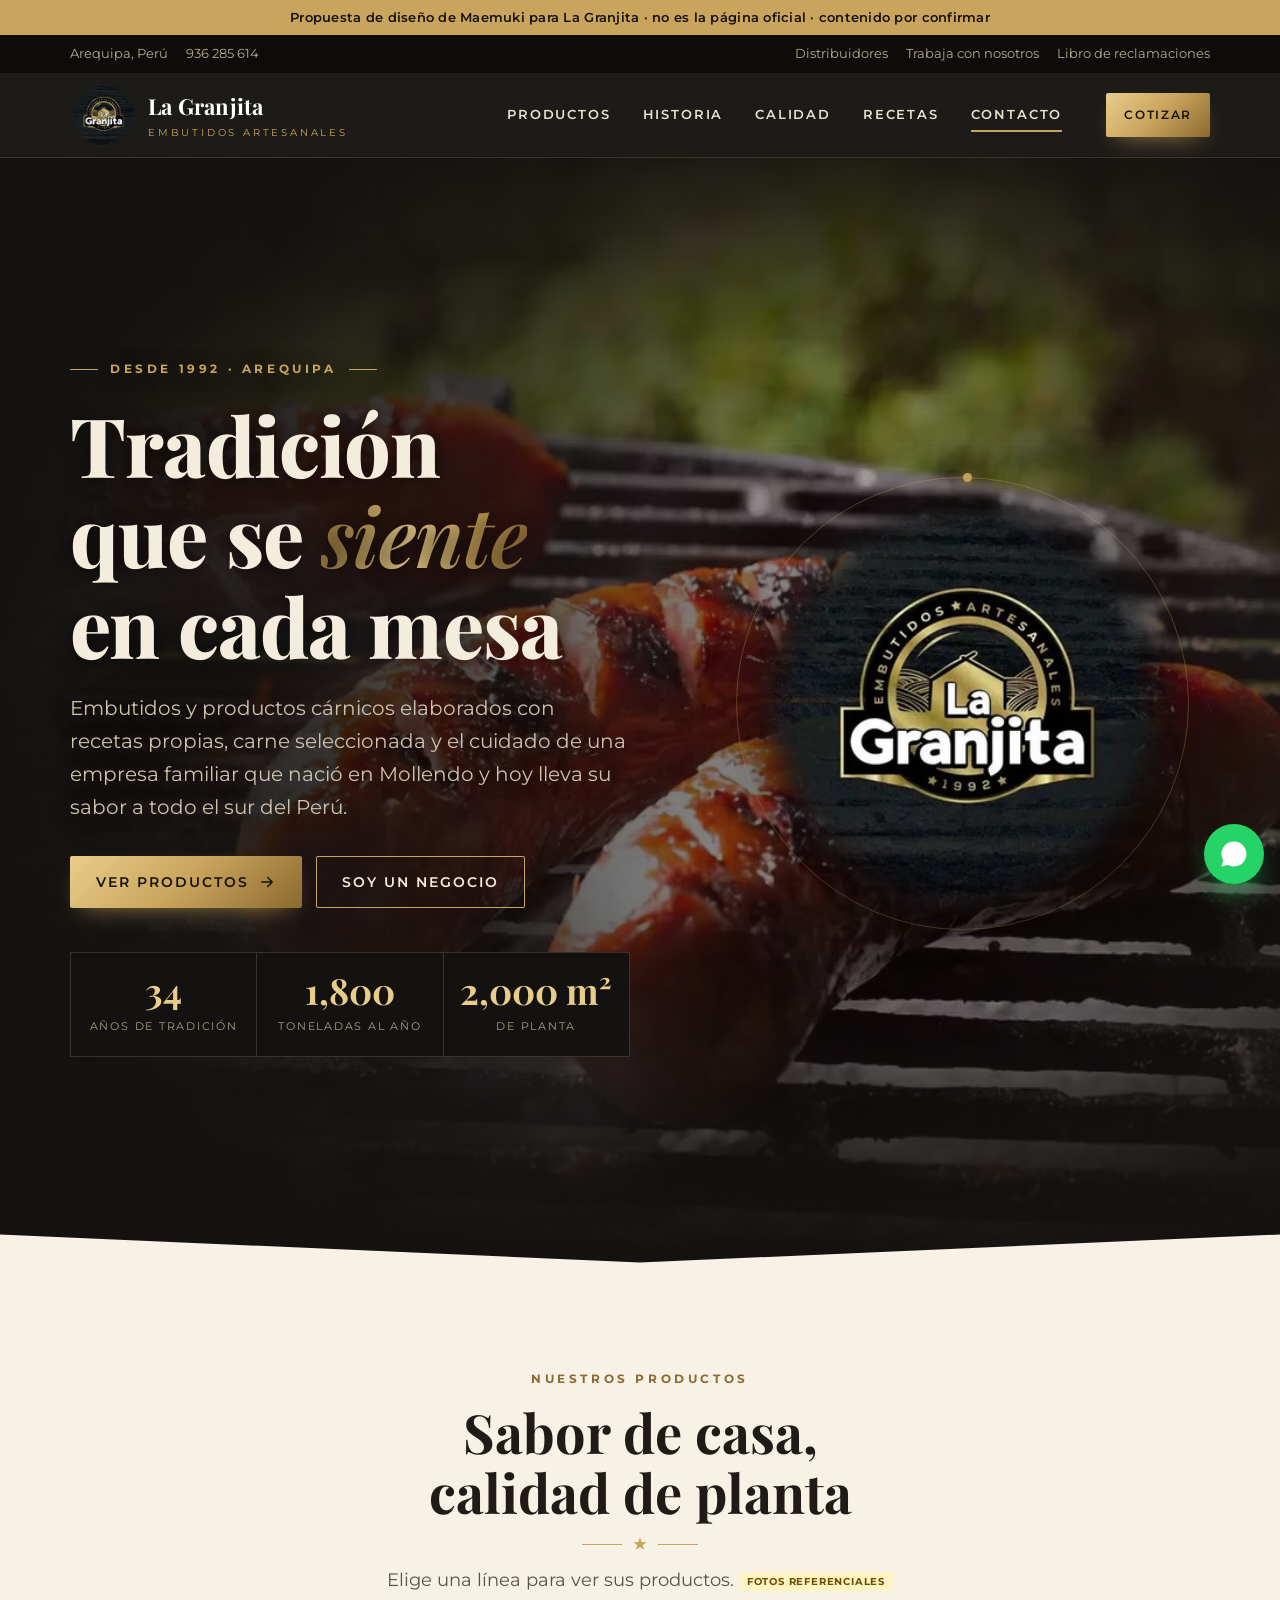
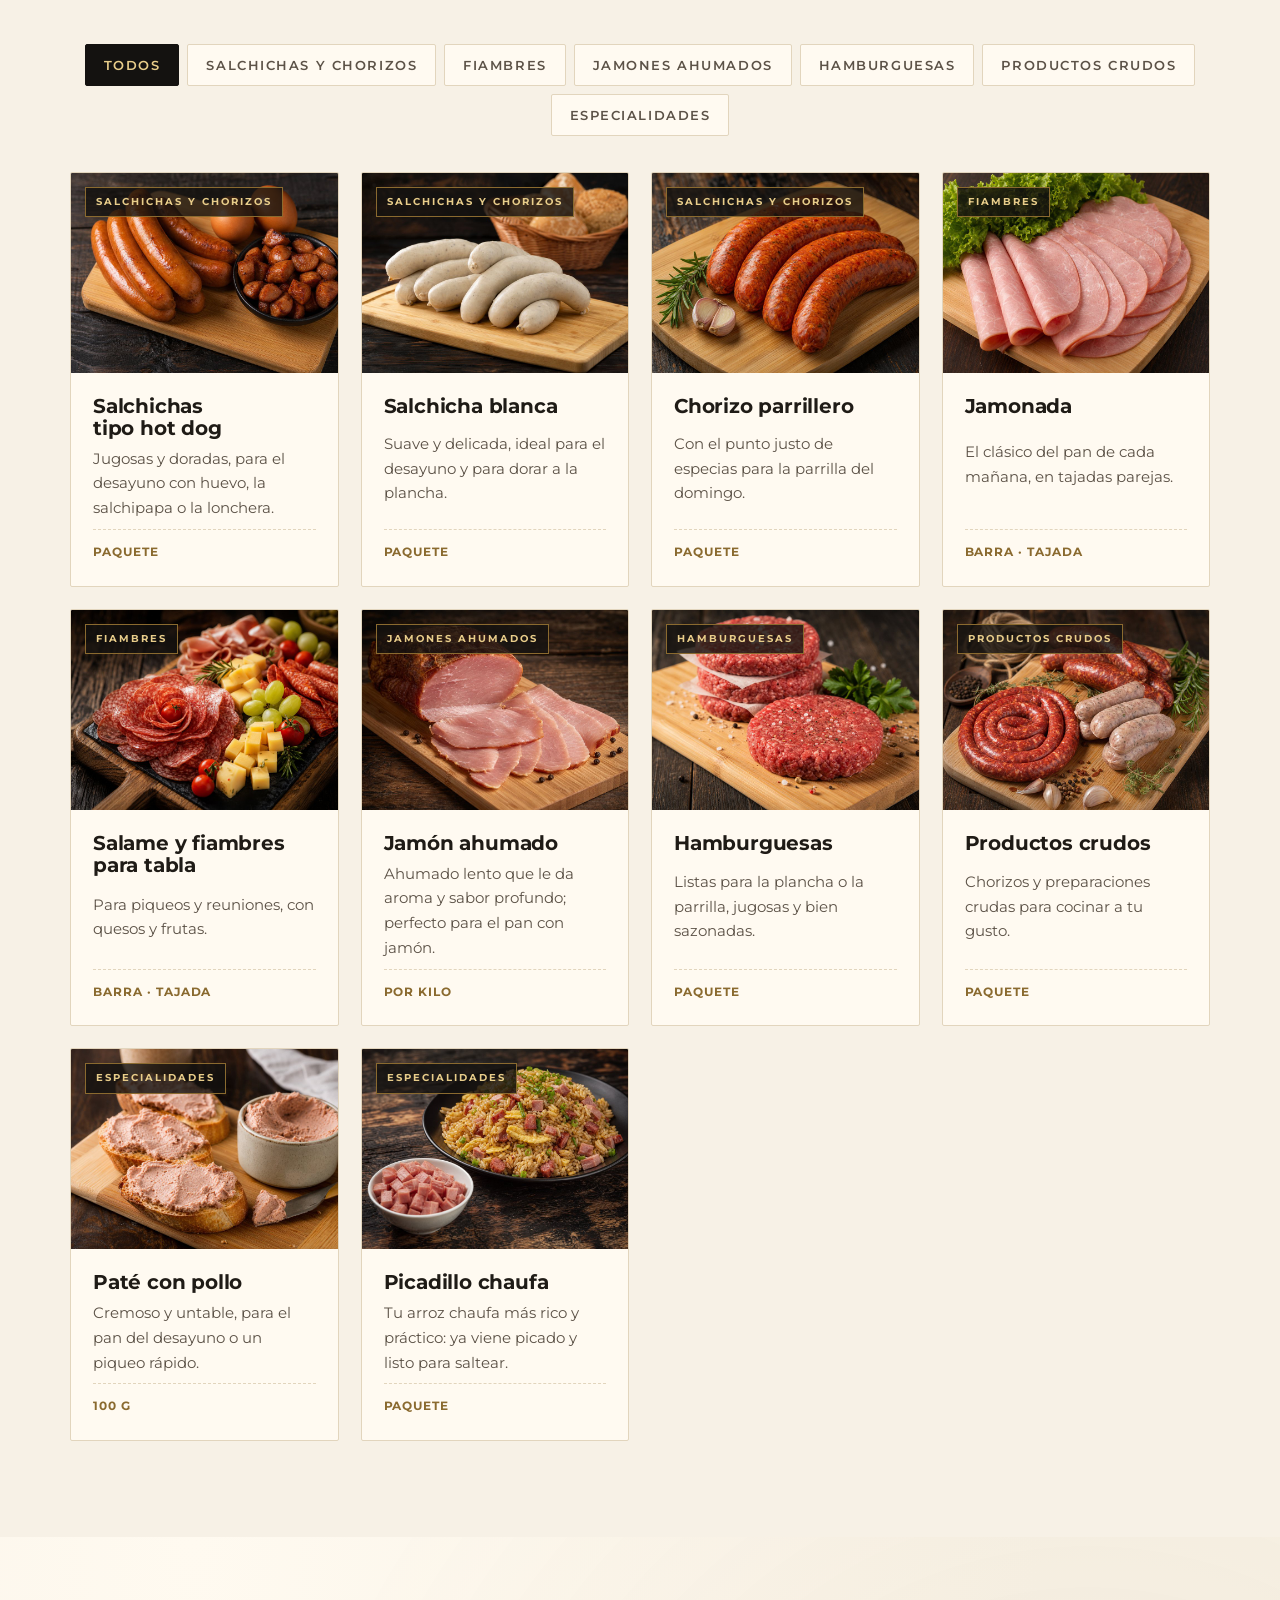
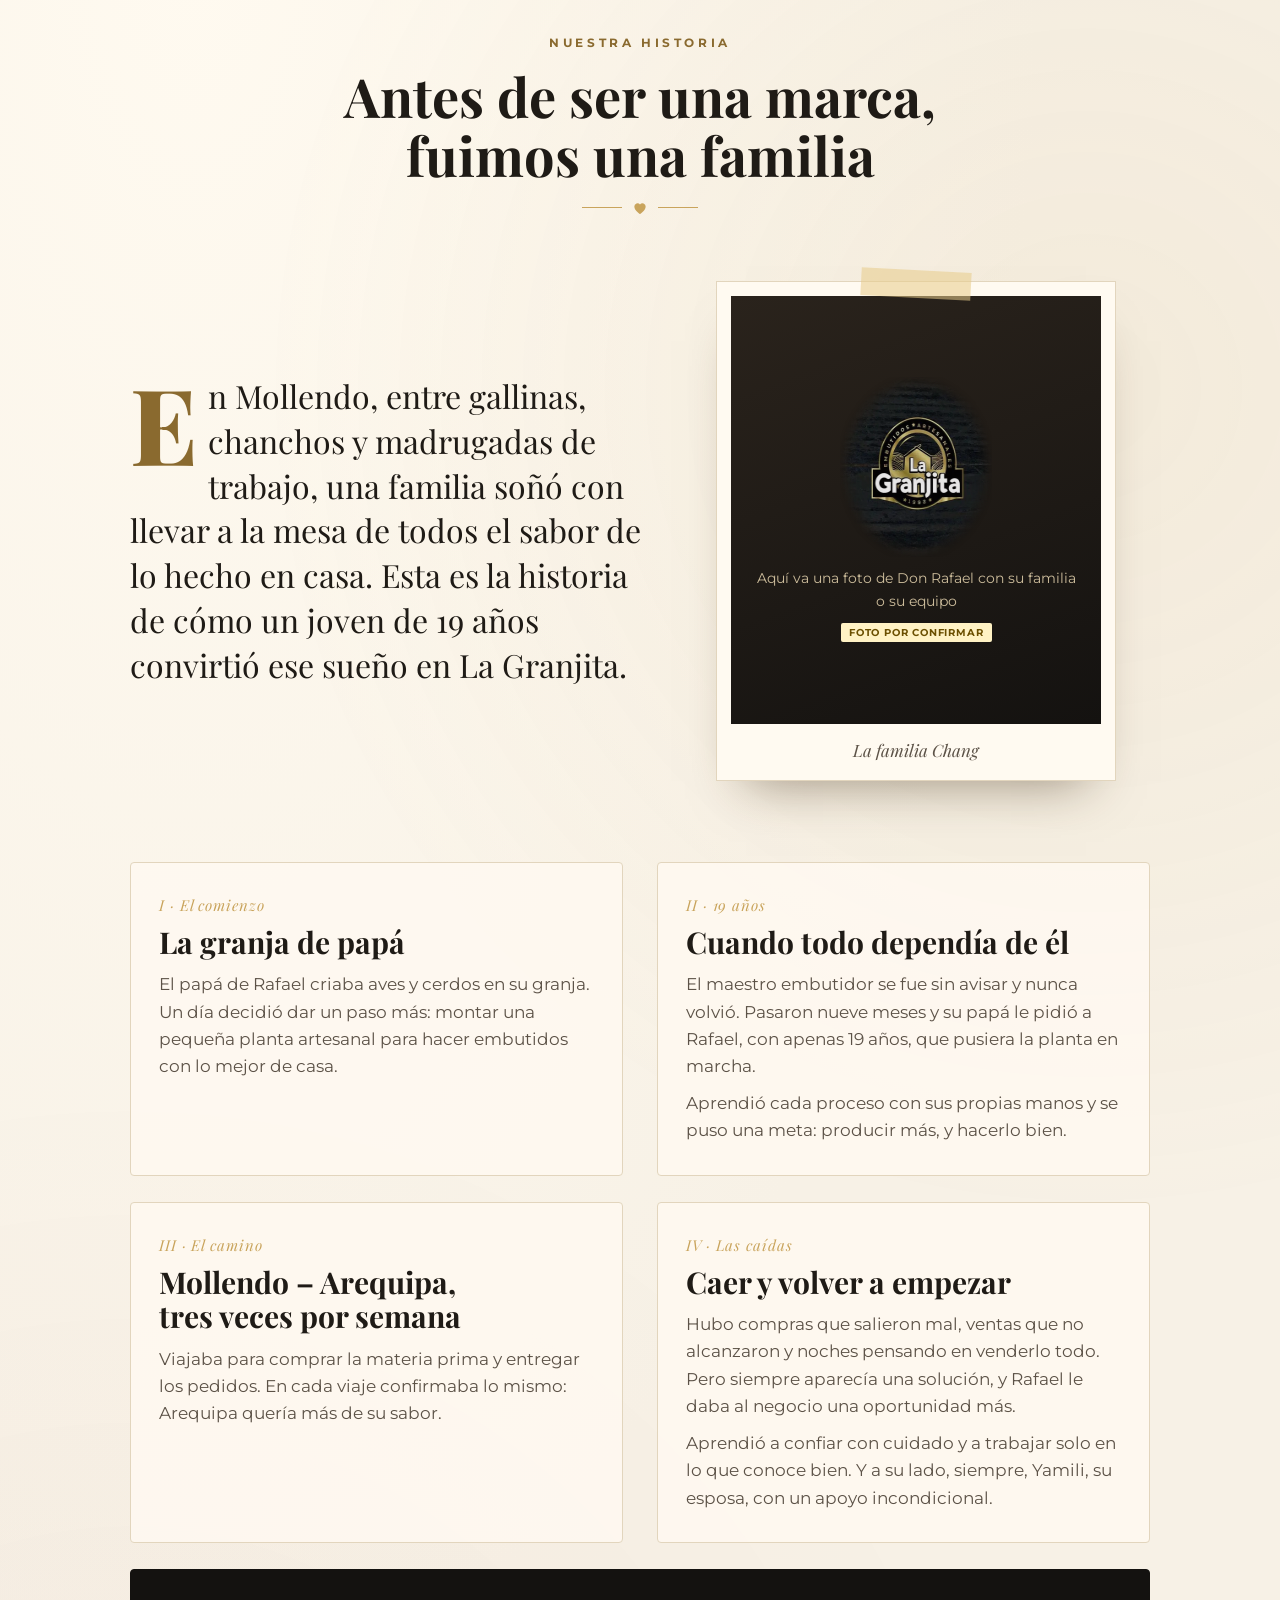
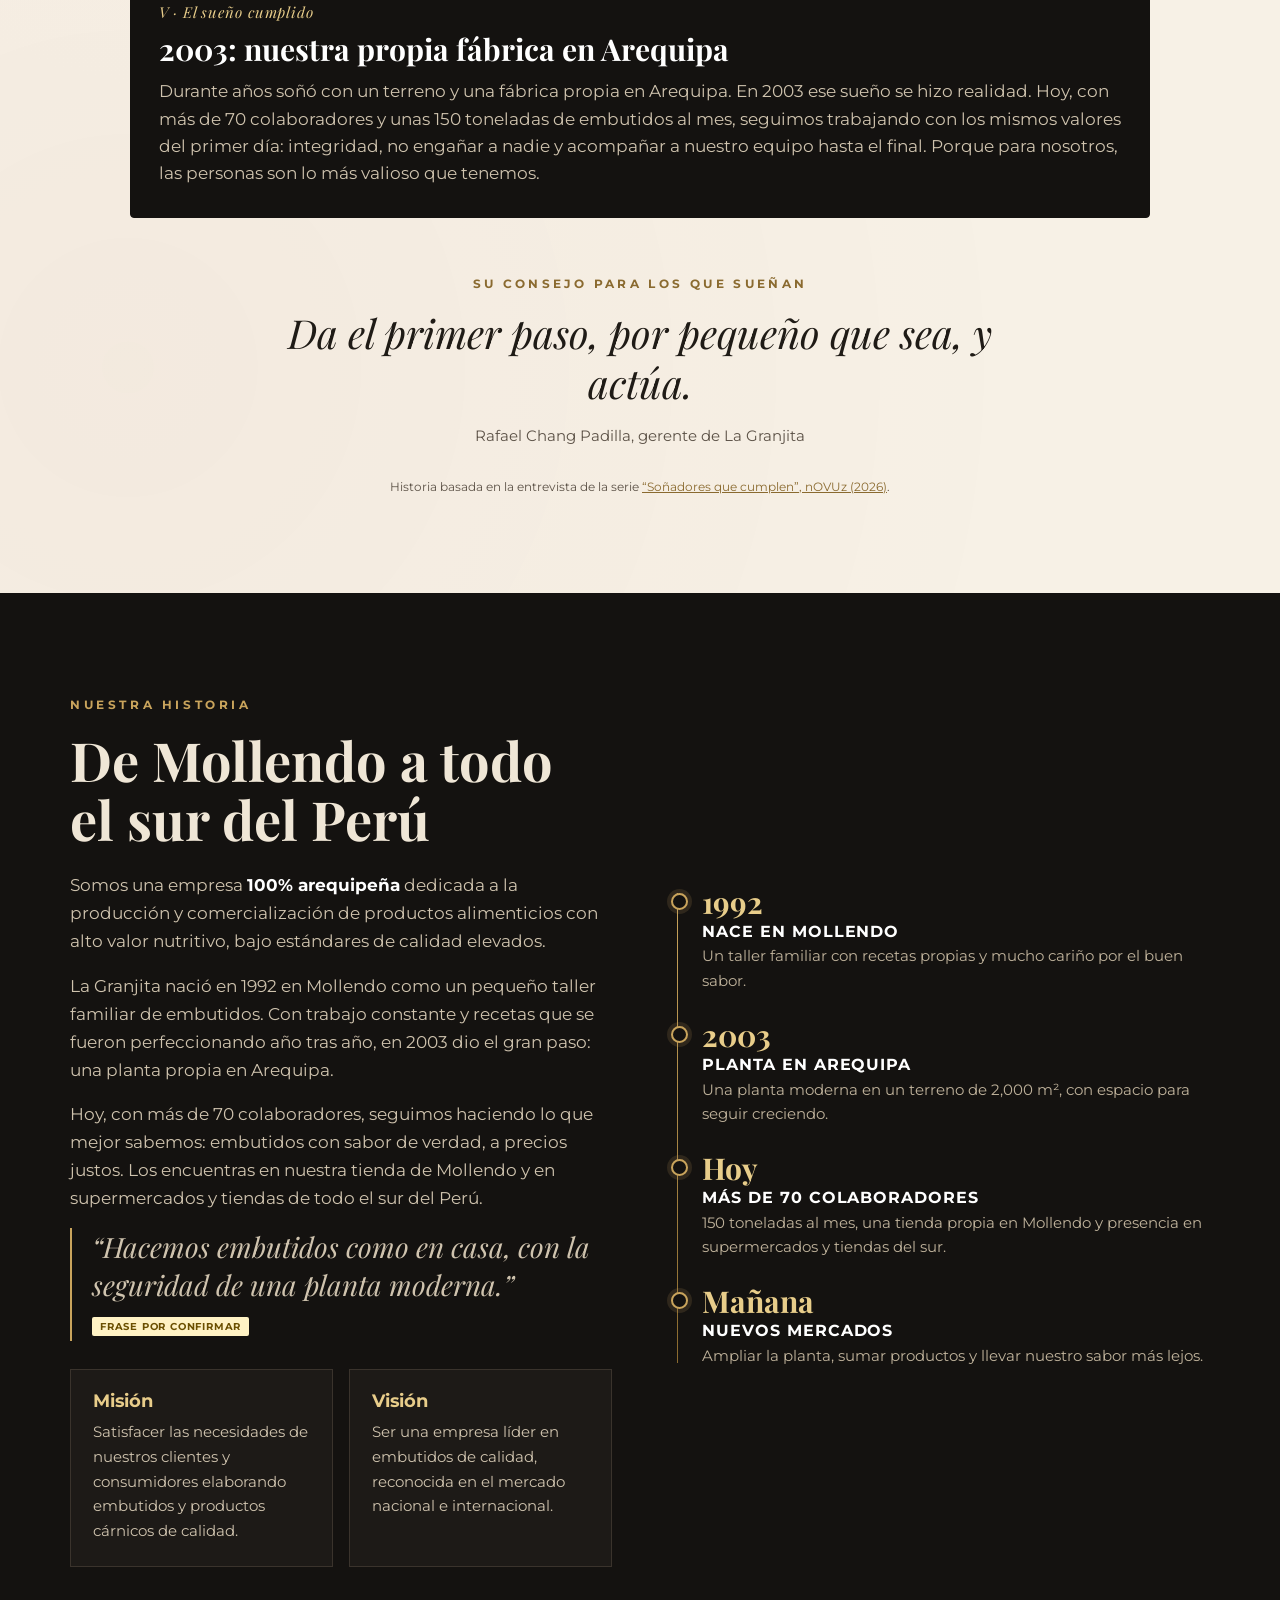
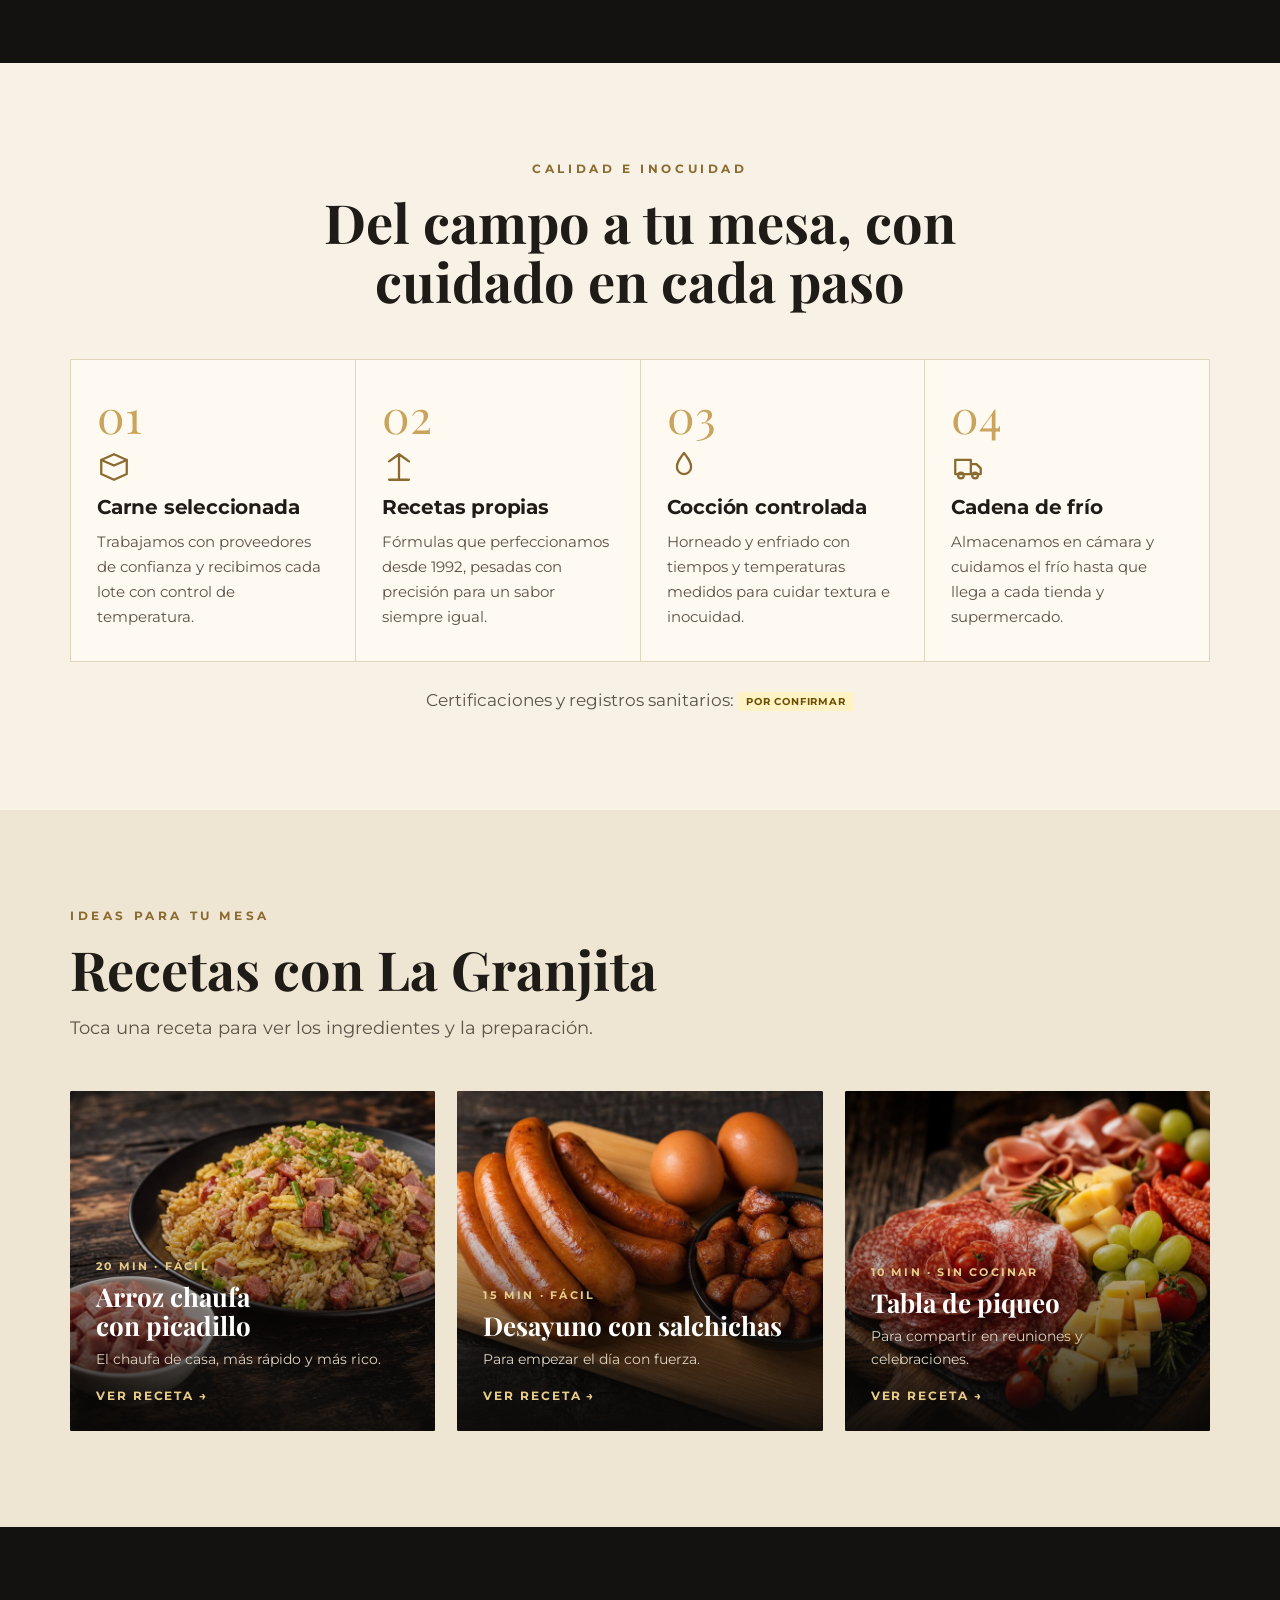
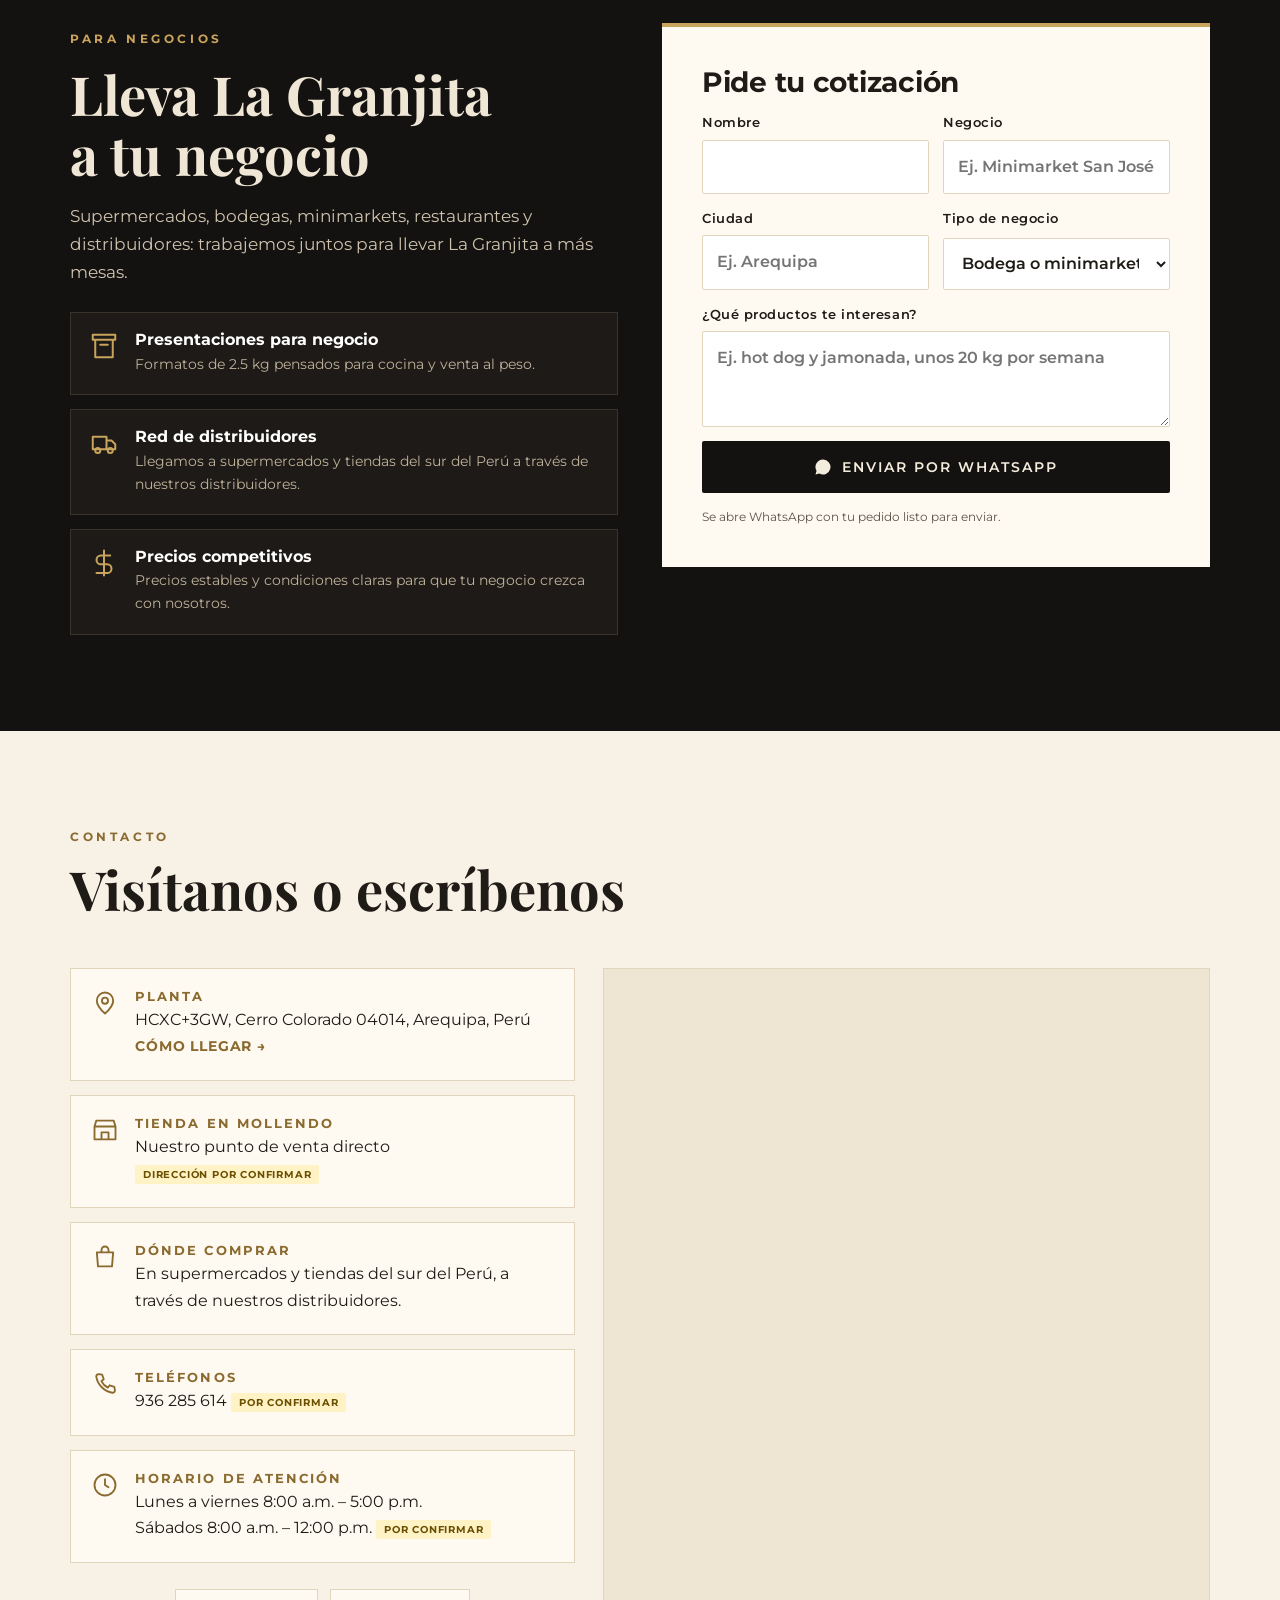
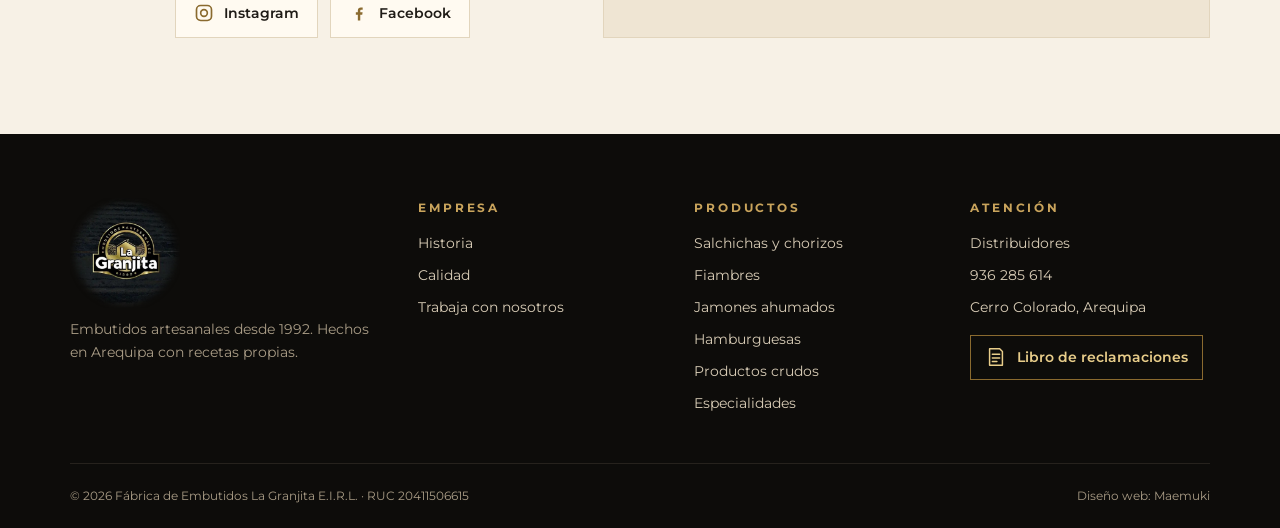
==== lagranjita/index.html @ afb83d69 "La Granjita: mapa y dirección con el código HCXC+3GW Co-Authored-By: Claude Opus 5.5 <noreply@anthro" ====
<!doctype html>
<html lang="es">
<head>
<meta charset="utf-8">
<meta name="viewport" content="width=device-width,initial-scale=1,viewport-fit=cover">
<title>La Granjita · Embutidos artesanales desde 1992</title>
<meta name="description" content="La Granjita: embutidos y productos cárnicos artesanales elaborados en Arequipa desde 1992. Calidad, tradición y sabor para tu mesa y tu negocio.">
<meta name="robots" content="noindex">
<meta name="theme-color" content="#141210">
<link rel="icon" href="logo-sm.png">
<link rel="preconnect" href="https://fonts.googleapis.com">
<link rel="preconnect" href="https://fonts.gstatic.com" crossorigin>
<link rel="stylesheet" href="https://fonts.googleapis.com/css2?family=Playfair+Display:ital,wght@0,600;0,700;0,800;1,600&family=Montserrat:wght@400;500;600;700&display=swap">
<style>
/* La Granjita — negro carbón + dorado del logo, secciones crema; estética artesanal premium */
:root{
  --coal:#141210; --coal2:#1d1a17; --coal3:#272320;
  --gold:#c9a45c; --gold-hi:#e8cd8a; --gold-lo:#8a6a2f;
  --cream:#f7f1e6; --cream2:#efe5d3; --paper:#fffaf1;
  --ink:#1f1b16; --ink-soft:#5c5247; --line:#e2d5bd; --line-dark:#3a332c;
  --red:#8e2b22;
  --display:"Playfair Display",Georgia,serif; --body:"Montserrat",system-ui,sans-serif;
  --wrap:1180px;
}
*{box-sizing:border-box}
html{scroll-behavior:smooth;scroll-padding-top:96px}
body{margin:0;background:var(--cream);color:var(--ink);font-family:var(--body);font-size:17px;line-height:1.65;-webkit-font-smoothing:antialiased;overflow-x:hidden}
img{display:block;max-width:100%}
a{color:inherit}
h1,h2,h3{font-family:var(--display);line-height:1.1;margin:0;text-wrap:balance}
p{margin:0}
.wrap{width:100%;max-width:var(--wrap);margin:0 auto;padding-inline:max(20px,env(safe-area-inset-left,0px))}
:focus-visible{outline:3px solid var(--gold);outline-offset:3px}
.gold{background:linear-gradient(100deg,var(--gold-lo),var(--gold-hi) 45%,var(--gold) 70%,var(--gold-lo));-webkit-background-clip:text;background-clip:text;color:transparent}

/* franja de borrador */
.demo{background:var(--gold);color:var(--coal);text-align:center;font-size:13px;font-weight:600;padding:7px 16px;letter-spacing:.02em}

/* barra superior */
.topbar{background:#0d0c0a;color:#b7aa93;font-size:13px}
.topbar .wrap{display:flex;justify-content:space-between;gap:16px;padding-block:8px;flex-wrap:wrap}
.topbar a{text-decoration:none}
.topbar a:hover{color:var(--gold-hi)}
.topbar .tb-l,.topbar .tb-r{display:flex;gap:18px;flex-wrap:wrap}
@media(max-width:720px){.topbar .tb-r{display:none}}

/* cabecera */
.head{position:sticky;top:0;z-index:40;background:rgba(20,18,16,.96);backdrop-filter:blur(10px);-webkit-backdrop-filter:blur(10px);border-bottom:1px solid var(--line-dark)}
.head .wrap{display:flex;align-items:center;gap:20px;height:84px}
.brand{display:flex;align-items:center;gap:12px;text-decoration:none;color:#fff}
.brand img{width:66px;height:66px}
.brand b{font-family:var(--display);font-size:22px;letter-spacing:.01em}
.brand small{display:block;font-size:10px;letter-spacing:.28em;text-transform:uppercase;color:var(--gold)}
.nav{display:none;margin-left:auto;gap:4px}
.nav a{color:#e9e1d2;text-decoration:none;font-size:13px;font-weight:600;letter-spacing:.14em;text-transform:uppercase;padding:10px 14px;border-radius:2px;position:relative}
.nav a::after{content:"";position:absolute;left:14px;right:14px;bottom:4px;height:2px;background:var(--gold);transform:scaleX(0);transition:transform .25s}
.nav a:hover::after,.nav a[aria-current="true"]::after{transform:scaleX(1)}
.head .cta{margin-left:auto}
@media(min-width:1040px){.nav{display:flex}.head .cta{margin-left:10px}}
.menu-btn{margin-left:10px;width:46px;height:46px;border:1px solid var(--line-dark);background:transparent;color:#fff;border-radius:2px;display:grid;place-items:center;cursor:pointer}
.menu-btn svg{width:22px;height:22px}
@media(min-width:1040px){.menu-btn{display:none}}
.drawer{position:fixed;inset:0;z-index:60;background:rgba(10,9,8,.6);display:none}
.drawer.open{display:block}
.drawer nav{position:absolute;right:0;top:0;bottom:0;width:min(320px,86vw);background:var(--coal);padding:28px 24px;display:grid;align-content:start;gap:4px;border-left:1px solid var(--gold-lo)}
.drawer nav a{color:#f1e9da;text-decoration:none;font-family:var(--display);font-size:24px;padding:12px 0;border-bottom:1px solid var(--line-dark)}
.drawer .x{justify-self:end;background:none;border:0;color:var(--gold);font-size:32px;cursor:pointer;line-height:1}

.btn{display:inline-flex;align-items:center;justify-content:center;gap:10px;min-height:52px;padding:0 26px;font:600 14px/1 var(--body);letter-spacing:.14em;text-transform:uppercase;text-decoration:none;border:0;border-radius:2px;cursor:pointer;transition:transform .15s,background .2s,color .2s,box-shadow .2s;white-space:nowrap}
.btn svg{width:18px;height:18px}
.btn-gold{background:linear-gradient(135deg,var(--gold-hi),var(--gold) 50%,var(--gold-lo));color:#17130d;box-shadow:0 10px 24px -12px rgba(201,164,92,.8)}
.btn-gold:hover{transform:translateY(-2px)}
.btn-line{background:transparent;color:#f4ecdc;box-shadow:inset 0 0 0 1px var(--gold)}
.btn-line:hover{background:rgba(201,164,92,.12)}
.btn-dark{background:var(--coal);color:#f4ecdc}
.btn-dark:hover{background:var(--coal3)}
.head .btn{min-height:44px;padding:0 18px;font-size:12px}

/* héroe */
.hero{position:relative;background:radial-gradient(ellipse at 70% 40%,#2b241c 0%,var(--coal) 62%);color:#f4ecdc;overflow:hidden;isolation:isolate}
.hero::before{content:"";position:absolute;inset:0;z-index:-1;opacity:.12;background:repeating-linear-gradient(90deg,rgba(255,255,255,.018) 0 2px,transparent 2px 9px),repeating-linear-gradient(0deg,rgba(0,0,0,.25) 0 1px,transparent 1px 26px)}
.hero .wrap{display:grid;gap:40px;align-items:center;padding-block:72px 96px}
@media(min-width:980px){.hero .wrap{grid-template-columns:1.1fr .9fr;padding-block:96px 120px}}
.kicker{display:inline-flex;align-items:center;gap:12px;font-size:12px;font-weight:700;letter-spacing:.3em;text-transform:uppercase;color:var(--gold)}
.kicker::before,.kicker::after{content:"";width:28px;height:1px;background:var(--gold)}
.hero h1{font-size:clamp(42px,7vw,82px);font-weight:800;margin:20px 0 22px;letter-spacing:-.01em}
.hero h1 em{font-style:italic;font-weight:600}
.hero p.lead{font-size:clamp(17px,2vw,20px);color:#cfc3ae;max-width:560px}
.hero .btns{display:flex;flex-wrap:wrap;gap:14px;margin-top:32px}
.badge-wrap{position:relative;justify-self:center;width:min(420px,82vw);aspect-ratio:1}
.badge-wrap::before{content:"";position:absolute;inset:6%;border-radius:50%;background:radial-gradient(circle,rgba(201,164,92,.28),transparent 65%);filter:blur(20px)}
.badge-wrap img{position:relative;width:100%;height:100%;object-fit:contain;filter:drop-shadow(0 30px 40px rgba(0,0,0,.6))}
.ring{position:absolute;inset:-4%;border:1px solid rgba(201,164,92,.35);border-radius:50%;animation:spin 60s linear infinite}
.ring::after{content:"";position:absolute;top:-5px;left:50%;width:9px;height:9px;border-radius:50%;background:var(--gold);box-shadow:0 0 14px var(--gold)}
@keyframes spin{to{transform:rotate(360deg)}}
.stats{display:grid;grid-template-columns:repeat(3,1fr);gap:1px;background:var(--line-dark);border:1px solid var(--line-dark);margin-top:44px;max-width:560px}
.stats div{background:var(--coal);padding:18px 16px;text-align:center}
.stats b{display:block;font-family:var(--display);font-size:clamp(26px,3.4vw,36px);color:var(--gold-hi);line-height:1.1}
.stats span{font-size:11px;letter-spacing:.16em;text-transform:uppercase;color:#a99c86}
.hero .edge{position:absolute;left:0;right:0;bottom:-1px;height:40px;background:var(--cream);clip-path:polygon(0 100%,100% 100%,100% 0,50% 70%,0 0)}

/* títulos de sección */
section{padding-block:96px}
.sh{display:grid;gap:14px;margin-bottom:48px;max-width:720px}
.sh.c{margin-inline:auto;text-align:center;justify-items:center}
.sh h2{font-size:clamp(34px,4.8vw,54px);font-weight:700}
.sh p{color:var(--ink-soft);font-size:18px}
.k2{font-size:12px;font-weight:700;letter-spacing:.3em;text-transform:uppercase;color:var(--gold-lo)}
.dark .k2{color:var(--gold)}
.orn{display:flex;align-items:center;gap:10px;color:var(--gold)}
.orn::before,.orn::after{content:"";width:40px;height:1px;background:currentColor}
.orn svg{width:16px;height:16px}

/* productos */
.lines{display:flex;flex-wrap:wrap;gap:8px;justify-content:center;margin-bottom:36px}
.lines button{font:600 13px var(--body);letter-spacing:.12em;text-transform:uppercase;padding:12px 18px;border:1px solid var(--line);background:var(--paper);color:var(--ink-soft);border-radius:2px;cursor:pointer;transition:all .2s}
.lines button[aria-pressed="true"]{background:var(--coal);border-color:var(--coal);color:var(--gold-hi)}
.grid{display:grid;gap:22px;grid-template-columns:repeat(auto-fill,minmax(250px,1fr))}
.prod{background:var(--paper);border:1px solid var(--line);border-radius:2px;overflow:hidden;display:flex;flex-direction:column;transition:transform .25s,box-shadow .25s}
.prod:hover{transform:translateY(-6px);box-shadow:0 26px 40px -26px rgba(40,25,10,.45)}
.prod .ph{position:relative;aspect-ratio:4/3;background:radial-gradient(circle at 50% 40%,#3a3026,var(--coal) 75%);display:grid;place-items:center;overflow:hidden}
.prod .ph img{width:100%;height:100%;object-fit:cover}
.prod .ph svg{width:46%;height:auto;color:var(--gold);opacity:.9;transition:transform .5s}
.prod:hover .ph svg{transform:scale(1.08) rotate(-4deg)}
.prod .tag{position:absolute;top:14px;left:14px;font-size:10px;font-weight:700;letter-spacing:.2em;text-transform:uppercase;background:rgba(20,18,16,.8);color:var(--gold-hi);padding:6px 10px;border:1px solid var(--gold-lo)}
.prod .bd{padding:22px 22px 24px;display:grid;gap:8px;flex:1}
.prod h3{font-size:23px}
.prod p{color:var(--ink-soft);font-size:15px}
.prod .pres{margin-top:auto;padding-top:12px;border-top:1px dashed var(--line);font-size:12px;letter-spacing:.08em;text-transform:uppercase;color:var(--gold-lo);font-weight:700}
.prod[hidden]{display:none}
.pend{display:inline-block;font:700 10px var(--body);letter-spacing:.08em;text-transform:uppercase;background:#fff2c4;color:#6b4f00;padding:3px 8px;border-radius:2px;vertical-align:middle}

/* nosotros */
.dark{background:var(--coal);color:#efe6d6}
.about{display:grid;gap:56px;align-items:center}
@media(min-width:980px){.about{grid-template-columns:1fr 1fr}}
.about .txt p+p{margin-top:16px}
.about .txt p{color:#cfc3ae}
.quote{font-family:var(--display);font-style:italic;font-size:clamp(22px,2.6vw,28px);line-height:1.35;color:var(--gold-hi);border-left:2px solid var(--gold);padding-left:20px;margin:28px 0}
.mv{display:grid;gap:16px;margin-top:28px}
@media(min-width:640px){.mv{grid-template-columns:1fr 1fr}}
.mv div{border:1px solid var(--line-dark);padding:22px;background:var(--coal2)}
.mv h3{font-size:20px;color:var(--gold-hi);margin-bottom:8px}
.mv p{font-size:15px}
.timeline{position:relative;display:grid;gap:26px;padding-left:34px}
.timeline::before{content:"";position:absolute;left:9px;top:6px;bottom:6px;width:1px;background:linear-gradient(var(--gold),var(--gold-lo))}
.tl{position:relative}
.tl::before{content:"";position:absolute;left:-31px;top:6px;width:13px;height:13px;border-radius:50%;background:var(--coal);border:2px solid var(--gold);box-shadow:0 0 0 4px rgba(201,164,92,.15)}
.tl b{font-family:var(--display);font-size:30px;color:var(--gold-hi);display:block;line-height:1}
.tl h3{font-family:var(--body);font-size:16px;font-weight:700;letter-spacing:.06em;text-transform:uppercase;margin:6px 0 4px;color:#fff}
.tl p{font-size:15px;color:#bfb29b}

/* calidad */
.steps{display:grid;gap:1px;background:var(--line);border:1px solid var(--line);grid-template-columns:repeat(auto-fit,minmax(230px,1fr))}
.step{background:var(--paper);padding:32px 26px;display:grid;gap:12px;align-content:start}
.step .n{font-family:var(--display);font-size:46px;line-height:1;color:var(--gold)}
.step h3{font-size:22px}
.step p{color:var(--ink-soft);font-size:15px}
.step svg{width:34px;height:34px;color:var(--gold-lo)}

/* recetas */
.recipes{display:grid;gap:22px;grid-template-columns:repeat(auto-fit,minmax(280px,1fr))}
.rec{position:relative;min-height:340px;border-radius:2px;overflow:hidden;display:flex;align-items:flex-end;color:#fff;text-decoration:none;background:var(--coal);isolation:isolate}
.rec .bg{position:absolute;inset:0;z-index:-2;transition:transform .6s}
.rec:hover .bg{transform:scale(1.06)}
.rec::after{content:"";position:absolute;inset:0;z-index:-1;background:linear-gradient(180deg,transparent 30%,rgba(10,9,8,.92))}
.rec .bd{padding:26px;display:grid;gap:8px}
.rec .meta{font-size:11px;letter-spacing:.2em;text-transform:uppercase;color:var(--gold-hi);font-weight:700}
.rec h3{font-size:26px}
.rec p{font-size:14px;color:#ddd2c0}
.rec .more{font-size:12px;letter-spacing:.16em;text-transform:uppercase;font-weight:700;color:var(--gold-hi);margin-top:6px}
.rec .more::after{content:" →"}
dialog.recipe{border:0;padding:0;max-width:min(640px,92vw);width:100%;border-radius:2px;background:var(--paper);color:var(--ink)}
dialog.recipe::backdrop{background:rgba(10,9,8,.7)}
dialog.recipe .dh{background:var(--coal);color:#fff;padding:26px}
dialog.recipe .dh h3{font-size:28px}
dialog.recipe .db{padding:26px;display:grid;gap:14px;max-height:65vh;overflow:auto}
dialog.recipe h4{margin:0;font-size:13px;letter-spacing:.16em;text-transform:uppercase;color:var(--gold-lo)}
dialog.recipe ul,dialog.recipe ol{margin:0;padding-left:20px;color:var(--ink-soft)}
dialog.recipe .close{float:right;background:none;border:0;color:var(--gold);font-size:30px;cursor:pointer;line-height:1}

/* negocios / distribuidores */
.b2b{display:grid;gap:44px;align-items:start}
@media(min-width:980px){.b2b{grid-template-columns:1fr 1fr}}
.perks{display:grid;gap:14px;margin-top:26px}
.perk{display:flex;gap:16px;align-items:flex-start;padding:18px;border:1px solid var(--line-dark);background:var(--coal2)}
.perk svg{flex:none;width:30px;height:30px;color:var(--gold)}
.perk h3{font-family:var(--body);font-size:16px;font-weight:700;color:#fff;margin-bottom:4px}
.perk p{font-size:14px;color:#bfb29b}
.form{background:var(--paper);color:var(--ink);padding:clamp(24px,4vw,40px);border-top:4px solid var(--gold);display:grid;gap:14px}
.form h3{font-size:28px}
.form label{display:grid;gap:6px;font-size:13px;font-weight:600;letter-spacing:.04em}
.form input,.form select,.form textarea{font:inherit;font-size:16px;color:var(--ink);background:#fff;border:1px solid var(--line);border-radius:2px;padding:13px 14px;width:100%}
.form textarea{min-height:96px;resize:vertical}
.two{display:grid;gap:14px}
@media(min-width:560px){.two{grid-template-columns:1fr 1fr}}
.form .note{font-size:12px;color:var(--ink-soft)}

/* dónde comprar / contacto */
.contact{display:grid;gap:28px}
@media(min-width:900px){.contact{grid-template-columns:1fr 1.2fr}}
.cards{display:grid;gap:14px}
.ccard{display:flex;gap:16px;align-items:flex-start;background:var(--paper);border:1px solid var(--line);padding:20px}
.ccard svg{flex:none;width:28px;height:28px;color:var(--gold-lo)}
.ccard h3{font-family:var(--body);font-size:13px;letter-spacing:.16em;text-transform:uppercase;color:var(--gold-lo);margin-bottom:4px}
.ccard p,.ccard a{font-size:16px;text-decoration:none}
.map{border:1px solid var(--line);min-height:360px;width:100%;height:100%;background:var(--cream2)}

/* redes */
.social{display:flex;flex-wrap:wrap;gap:12px;justify-content:center;margin-top:12px}
.social a{display:inline-flex;align-items:center;gap:10px;text-decoration:none;border:1px solid var(--line);background:var(--paper);padding:12px 18px;font-weight:600;font-size:14px}
.social svg{width:20px;height:20px;color:var(--gold-lo)}

/* pie */
footer{background:#0d0c0a;color:#a99c86;font-size:14px;padding-top:64px}
.ft{display:grid;gap:36px}
@media(min-width:900px){.ft{grid-template-columns:1.3fr 1fr 1fr 1fr}}
footer h4{font-family:var(--body);font-size:12px;letter-spacing:.24em;text-transform:uppercase;color:var(--gold);margin:0 0 14px}
footer a{text-decoration:none;color:#d8ccb6}
footer a:hover{color:var(--gold-hi)}
footer ul{list-style:none;margin:0;padding:0;display:grid;gap:9px}
.ft-brand img{width:110px;height:110px}
.ft-brand p{margin-top:10px;max-width:320px}
.reclamo{display:inline-flex;align-items:center;gap:10px;margin-top:16px;border:1px solid var(--gold-lo);padding:10px 14px;color:var(--gold-hi)!important;font-weight:600}
.reclamo svg{width:22px;height:22px}
.fb{border-top:1px solid #26221d;margin-top:48px;padding-block:22px calc(22px + env(safe-area-inset-bottom,0px));display:flex;flex-wrap:wrap;gap:10px 24px;justify-content:space-between;font-size:12px}

/* whatsapp flotante */
.wa{position:fixed;right:max(16px,env(safe-area-inset-right,0px));bottom:calc(16px + env(safe-area-inset-bottom,0px));z-index:50;width:60px;height:60px;border-radius:50%;background:#25d366;color:#fff;display:grid;place-items:center;box-shadow:0 14px 28px -10px rgba(37,211,102,.8)}
.wa svg{width:30px;height:30px}
.wa[hidden]{display:none}

.rv{opacity:0;transform:translateY(26px);transition:opacity .8s ease,transform .8s ease}
.rv.in{opacity:1;transform:none}
@media(prefers-reduced-motion:reduce){*,*::before,*::after{animation:none!important;transition:none!important}.rv{opacity:1;transform:none}html{scroll-behavior:auto}}
@media(max-width:560px){.brand small{display:none}.brand b{font-size:19px;white-space:nowrap}.brand img{width:50px;height:50px}.head .btn{padding:0 14px}.stats b{font-size:22px}}
/* títulos pequeños en Montserrat: Playfair en tamaño chico hace que la "e" parezca "c" */
.step h3,.prod h3,.mv h3,.form h3,dialog.recipe .dh h3{font-family:var(--body);font-weight:700;letter-spacing:-.01em}
.step h3{font-size:20px}.prod h3{font-size:20px}.mv h3{font-size:18px}
/* video de portada: fondo tipo nube que se funde con la pantalla */
.hero-vid{position:absolute;inset:0;z-index:-2;pointer-events:none}
.hero-vid video{position:absolute;inset:0;width:100%;height:100%;object-fit:cover;object-position:60% 50%;filter:brightness(.78) saturate(1.08);
  -webkit-mask-image:radial-gradient(ellipse 78% 72% at 62% 48%,#000 30%,rgba(0,0,0,.55) 58%,transparent 82%);mask-image:radial-gradient(ellipse 78% 72% at 62% 48%,#000 30%,rgba(0,0,0,.55) 58%,transparent 82%)}
.hero-vid::after{content:"";position:absolute;inset:0;background:linear-gradient(90deg,rgba(20,18,16,.88) 0%,rgba(20,18,16,.62) 38%,rgba(20,18,16,.2) 68%,rgba(20,18,16,.45) 100%),linear-gradient(0deg,var(--coal) 0%,transparent 22%,transparent 82%,rgba(20,18,16,.7) 100%)}
.hero-vid video::-webkit-media-controls,.hero-vid video::-webkit-media-controls-start-playback-button{display:none!important;-webkit-appearance:none}
@media(max-width:979px){.hero-vid video{object-position:50% 50%;-webkit-mask-image:radial-gradient(ellipse 95% 70% at 50% 45%,#000 30%,rgba(0,0,0,.5) 60%,transparent 88%);mask-image:radial-gradient(ellipse 95% 70% at 50% 45%,#000 30%,rgba(0,0,0,.5) 60%,transparent 88%)}
  .hero-vid::after{background:linear-gradient(0deg,var(--coal) 0%,rgba(20,18,16,.55) 30%,rgba(20,18,16,.6) 70%,rgba(20,18,16,.8) 100%)}}
.hero h1,.hero p.lead,.hero .kicker{text-shadow:0 2px 18px rgba(0,0,0,.55)}
/* historia */
.story{background:radial-gradient(ellipse at 15% 0%,#fffaf0 0%,var(--cream) 55%),var(--cream);position:relative;overflow:hidden}
.story::before{content:"";position:absolute;inset:0;opacity:.5;pointer-events:none;background:radial-gradient(circle at 85% 20%,rgba(201,164,92,.16),transparent 40%),radial-gradient(circle at 10% 90%,rgba(142,43,34,.07),transparent 40%)}
.story .wrap{position:relative;max-width:1060px}
.story-intro{display:grid;gap:36px;align-items:center;margin-bottom:64px}
@media(min-width:900px){.story-intro{grid-template-columns:1.05fr .95fr}}
.story-intro .big{font-family:var(--display);font-size:clamp(24px,3vw,32px);line-height:1.4;color:var(--ink)}
.story-intro .big::first-letter{float:left;font-size:3.3em;line-height:.82;padding:6px 10px 0 0;color:var(--gold-lo);font-weight:800}
.photo-frame{position:relative;aspect-ratio:4/5;max-width:400px;justify-self:center;width:100%;background:var(--paper);padding:14px 14px 56px;box-shadow:0 30px 50px -30px rgba(60,40,15,.5);transform:rotate(-2deg);border:1px solid var(--line)}
.photo-frame .ph-in{width:100%;height:100%;display:grid;place-items:center;text-align:center;background:linear-gradient(160deg,#2a231c,#141210);color:#cdbd9c;font-size:14px;padding:20px;gap:10px;align-content:center}
.photo-frame .ph-in img{width:46%;opacity:.9}
.photo-frame figcaption{position:absolute;left:0;right:0;bottom:16px;text-align:center;font-family:var(--display);font-style:italic;color:var(--ink-soft);font-size:17px}
.photo-frame::after{content:"";position:absolute;top:-12px;left:50%;width:110px;height:28px;transform:translateX(-50%) rotate(3deg);background:rgba(232,205,138,.55)}
.chapters{position:relative;display:grid;gap:22px}
@media(min-width:900px){.chapters{grid-template-columns:1fr 1fr;gap:26px 34px}}
.chap{background:rgba(255,250,241,.85);border:1px solid var(--line);border-radius:4px;padding:28px 28px 30px;position:relative}
.chap .num{font-family:var(--display);font-style:italic;color:var(--gold);font-size:15px;letter-spacing:.06em}
.chap h3{font-family:var(--display);font-size:clamp(24px,2.6vw,30px);margin:6px 0 12px;line-height:1.15}
.chap p{color:var(--ink-soft);font-size:16.5px}
.chap p+p{margin-top:10px}
.chap.wide{grid-column:1/-1;background:var(--coal);color:#efe6d6;border-color:var(--coal)}
.chap.wide h3{color:#fff}.chap.wide p{color:#cfc3ae}.chap.wide .num{color:var(--gold-hi)}
.advice{margin:56px auto 0;max-width:760px;text-align:center}
.advice small{display:block;font-size:12px;letter-spacing:.28em;text-transform:uppercase;color:var(--gold-lo);font-weight:700;margin-bottom:14px}
.advice p{font-family:var(--display);font-style:italic;font-size:clamp(26px,3.6vw,40px);line-height:1.25;color:var(--ink)}
.advice .sig{margin-top:16px;font-family:var(--body);font-style:normal;font-size:15px;color:var(--ink-soft)}
.src{display:block;text-align:center;margin-top:28px;font-size:12px;color:var(--ink-soft)}
.src a{color:var(--gold-lo)}
</style>
</head>
<body>
<div class="demo">Propuesta de diseño de Maemuki para La Granjita · no es la página oficial · contenido por confirmar</div>

<div class="topbar"><div class="wrap">
  <div class="tb-l"><span>Arequipa, Perú</span><a href="#contacto" id="tbPhone">936 285 614</a></div>
  <div class="tb-r"><a href="#negocios">Distribuidores</a><a href="#contacto">Trabaja con nosotros</a><a href="#reclamaciones">Libro de reclamaciones</a></div>
</div></div>

<header class="head"><div class="wrap">
  <a class="brand" href="#inicio" aria-label="La Granjita, inicio"><img src="logo-sm.png" alt="" width="66" height="66"><span><b>La Granjita</b><small>Embutidos artesanales</small></span></a>
  <nav class="nav" aria-label="Principal">
    <a href="#productos">Productos</a><a href="#historia">Historia</a><a href="#calidad">Calidad</a><a href="#recetas">Recetas</a><a href="#contacto">Contacto</a>
  </nav>
  <a class="btn btn-gold cta" href="#negocios">Cotizar</a>
  <button class="menu-btn" type="button" id="menuBtn" aria-label="Abrir menú" aria-expanded="false"><svg viewBox="0 0 24 24" fill="none" stroke="currentColor" stroke-width="2" stroke-linecap="round"><path d="M4 7h16M4 12h16M4 17h16"/></svg></button>
</div></header>

<div class="drawer" id="drawer" aria-hidden="true">
  <nav aria-label="Menú">
    <button class="x" type="button" id="drawerX" aria-label="Cerrar menú">×</button>
    <a href="#productos">Productos</a><a href="#historia">Historia</a><a href="#calidad">Calidad</a><a href="#recetas">Recetas</a><a href="#negocios">Para negocios</a><a href="#contacto">Contacto</a>
  </nav>
</div>

<main id="inicio">
  <!-- HÉROE -->
  <section class="hero"><div class="hero-vid" aria-hidden="true"><video id="heroVideo" src="portada.mp4?v=1" poster="portada.jpg" autoplay muted loop playsinline webkit-playsinline preload="auto" disablepictureinpicture disableremoteplayback></video></div><div class="wrap">
    <div>
      <span class="kicker">Desde 1992 · Arequipa</span>
      <h1>Tradición que se <em class="gold">siente</em> en cada mesa</h1>
      <p class="lead">Embutidos y productos cárnicos elaborados con recetas propias, carne seleccionada y el cuidado de una empresa familiar que nació en Mollendo y hoy lleva su sabor a todo el sur del Perú.</p>
      <div class="btns">
        <a class="btn btn-gold" href="#productos">Ver productos <svg viewBox="0 0 24 24" fill="none" stroke="currentColor" stroke-width="2" stroke-linecap="round" stroke-linejoin="round"><path d="M5 12h14M13 6l6 6-6 6"/></svg></a>
        <a class="btn btn-line" href="#negocios">Soy un negocio</a>
      </div>
      <div class="stats">
        <div><b data-count="34">34</b><span>años de tradición</span></div>
        <div><b data-count="1800">1800</b><span>toneladas al año</span></div>
        <div><b data-count="2000" data-suffix=" m²">2000 m²</b><span>de planta</span></div>
      </div>
    </div>
    <div class="badge-wrap"><span class="ring" aria-hidden="true"></span><img src="logo-badge.png" alt="Logo de La Granjita, embutidos artesanales desde 1992" width="360" height="360"></div>
  </div><div class="edge" aria-hidden="true"></div></section>

  <!-- PRODUCTOS -->
  <section id="productos"><div class="wrap">
    <div class="sh c rv"><span class="k2">Nuestros productos</span><h2>Sabor de casa, calidad de planta</h2><div class="orn" aria-hidden="true"><svg viewBox="0 0 24 24" fill="currentColor"><path d="M12 2l2.4 7.2H22l-6.2 4.5 2.4 7.3L12 16.5 5.8 21l2.4-7.3L2 9.2h7.6z"/></svg></div><p>Elige una línea para ver sus productos. <span class="pend">Fotos referenciales</span></p></div>
    <div class="lines rv" id="lines" role="group" aria-label="Líneas de producto"></div>
    <div class="grid" id="grid"></div>
  </div></section>

  <!-- NOSOTROS -->
  <!-- HISTORIA -->
  <section class="story" id="historia"><div class="wrap">
    <div class="sh c rv"><span class="k2">Nuestra historia</span><h2>Antes de ser una marca, fuimos una familia</h2><div class="orn" aria-hidden="true"><svg viewBox="0 0 24 24" fill="currentColor"><path d="M12 21s-8.5-5.2-8.5-11.3A4.8 4.8 0 0 1 12 6.6a4.8 4.8 0 0 1 8.5 3.1C20.5 15.8 12 21 12 21z"/></svg></div></div>
    <div class="story-intro">
      <p class="big rv">En Mollendo, entre gallinas, chanchos y madrugadas de trabajo, una familia soñó con llevar a la mesa de todos el sabor de lo hecho en casa. Esta es la historia de cómo un joven de 19 años convirtió ese sueño en La Granjita.</p>
      <figure class="photo-frame rv"><div class="ph-in"><img src="logo-badge.png" alt="" width="180" height="180"><span>Aquí va una foto de Don Rafael con su familia o su equipo</span><span class="pend">foto por confirmar</span></div><figcaption>La familia Chang</figcaption></figure>
    </div>
    <div class="chapters">
      <article class="chap rv"><span class="num">I · El comienzo</span><h3>La granja de papá</h3><p>El papá de Rafael criaba aves y cerdos en su granja. Un día decidió dar un paso más: montar una pequeña planta artesanal para hacer embutidos con lo mejor de casa.</p></article>
      <article class="chap rv"><span class="num">II · 19 años</span><h3>Cuando todo dependía de él</h3><p>El maestro embutidor se fue sin avisar y nunca volvió. Pasaron nueve meses y su papá le pidió a Rafael, con apenas 19 años, que pusiera la planta en marcha.</p><p>Aprendió cada proceso con sus propias manos y se puso una meta: producir más, y hacerlo bien.</p></article>
      <article class="chap rv"><span class="num">III · El camino</span><h3>Mollendo – Arequipa, tres veces por semana</h3><p>Viajaba para comprar la materia prima y entregar los pedidos. En cada viaje confirmaba lo mismo: Arequipa quería más de su sabor.</p></article>
      <article class="chap rv"><span class="num">IV · Las caídas</span><h3>Caer y volver a empezar</h3><p>Hubo compras que salieron mal, ventas que no alcanzaron y noches pensando en venderlo todo. Pero siempre aparecía una solución, y Rafael le daba al negocio una oportunidad más.</p><p>Aprendió a confiar con cuidado y a trabajar solo en lo que conoce bien. Y a su lado, siempre, Yamili, su esposa, con un apoyo incondicional.</p></article>
      <article class="chap wide rv"><span class="num">V · El sueño cumplido</span><h3>2003: nuestra propia fábrica en Arequipa</h3><p>Durante años soñó con un terreno y una fábrica propia en Arequipa. En 2003 ese sueño se hizo realidad. Hoy, con más de 70 colaboradores y unas 150 toneladas de embutidos al mes, seguimos trabajando con los mismos valores del primer día: integridad, no engañar a nadie y acompañar a nuestro equipo hasta el final. Porque para nosotros, las personas son lo más valioso que tenemos.</p></article>
    </div>
    <div class="advice rv"><small>Su consejo para los que sueñan</small><p>Da el primer paso, por pequeño que sea, y actúa.</p><div class="sig">Rafael Chang Padilla, gerente de La Granjita</div></div>
    <span class="src">Historia basada en la entrevista de la serie <a href="https://novuz.blog/2026/04/03/serie-sonadores-que-cumplen-rafael-chang-padilla/" target="_blank" rel="noopener">“Soñadores que cumplen”, nOVUz (2026)</a>.</span>
  </div></section>

  <section class="dark" id="nosotros"><div class="wrap about">
    <div class="txt rv">
      <span class="k2">Nuestra historia</span>
      <h2 style="font-size:clamp(34px,4.8vw,54px);margin:14px 0 22px">De Mollendo a todo el sur del Perú</h2>
      <p>Somos una empresa <b style="color:#fff">100% arequipeña</b> dedicada a la producción y comercialización de productos alimenticios con alto valor nutritivo, bajo estándares de calidad elevados.</p>
      <p>La Granjita nació en 1992 en Mollendo como un pequeño taller familiar de embutidos. Con trabajo constante y recetas que se fueron perfeccionando año tras año, en 2003 dio el gran paso: una planta propia en Arequipa.</p>
      <p>Hoy, con más de 70 colaboradores, seguimos haciendo lo que mejor sabemos: embutidos con sabor de verdad, a precios justos. Los encuentras en nuestra tienda de Mollendo y en supermercados y tiendas de todo el sur del Perú.</p>
      <p class="quote">“Hacemos embutidos como en casa, con la seguridad de una planta moderna.” <span class="pend" style="font-style:normal">frase por confirmar</span></p>
      <div class="mv">
        <div><h3>Misión</h3><p>Satisfacer las necesidades de nuestros clientes y consumidores elaborando embutidos y productos cárnicos de calidad.</p></div>
        <div><h3>Visión</h3><p>Ser una empresa líder en embutidos de calidad, reconocida en el mercado nacional e internacional.</p></div>
      </div>
    </div>
    <div class="timeline rv">
      <div class="tl"><b>1992</b><h3>Nace en Mollendo</h3><p>Un taller familiar con recetas propias y mucho cariño por el buen sabor.</p></div>
      <div class="tl"><b>2003</b><h3>Planta en Arequipa</h3><p>Una planta moderna en un terreno de 2,000 m², con espacio para seguir creciendo.</p></div>
      <div class="tl"><b>Hoy</b><h3>Más de 70 colaboradores</h3><p>150 toneladas al mes, una tienda propia en Mollendo y presencia en supermercados y tiendas del sur.</p></div>
      <div class="tl"><b>Mañana</b><h3>Nuevos mercados</h3><p>Ampliar la planta, sumar productos y llevar nuestro sabor más lejos.</p></div>
    </div>
  </div></section>

  <!-- CALIDAD -->
  <section id="calidad"><div class="wrap">
    <div class="sh c rv"><span class="k2">Calidad e inocuidad</span><h2>Del campo a tu mesa, con cuidado en cada paso</h2></div>
    <div class="steps rv">
      <div class="step"><span class="n">01</span><svg viewBox="0 0 24 24" fill="none" stroke="currentColor" stroke-width="1.6" stroke-linecap="round" stroke-linejoin="round"><path d="M3 7l9-4 9 4-9 4-9-4z"/><path d="M3 7v10l9 4 9-4V7"/></svg><h3>Carne seleccionada</h3><p>Trabajamos con proveedores de confianza y recibimos cada lote con control de temperatura.</p></div>
      <div class="step"><span class="n">02</span><svg viewBox="0 0 24 24" fill="none" stroke="currentColor" stroke-width="1.6" stroke-linecap="round" stroke-linejoin="round"><path d="M12 3v18M5 8l7-5 7 5"/><path d="M5 21h14"/></svg><h3>Recetas propias</h3><p>Fórmulas que perfeccionamos desde 1992, pesadas con precisión para un sabor siempre igual.</p></div>
      <div class="step"><span class="n">03</span><svg viewBox="0 0 24 24" fill="none" stroke="currentColor" stroke-width="1.6" stroke-linecap="round" stroke-linejoin="round"><path d="M12 2c3 4 5 6.5 5 10a5 5 0 0 1-10 0c0-3.5 2-6 5-10z"/></svg><h3>Cocción controlada</h3><p>Horneado y enfriado con tiempos y temperaturas medidos para cuidar textura e inocuidad.</p></div>
      <div class="step"><span class="n">04</span><svg viewBox="0 0 24 24" fill="none" stroke="currentColor" stroke-width="1.6" stroke-linecap="round" stroke-linejoin="round"><path d="M3 7h11v10H3zM14 10h4l3 3v4h-7"/><circle cx="7" cy="18" r="2"/><circle cx="17" cy="18" r="2"/></svg><h3>Cadena de frío</h3><p>Almacenamos en cámara y cuidamos el frío hasta que llega a cada tienda y supermercado.</p></div>
    </div>
    <p class="rv" style="text-align:center;margin-top:24px;color:var(--ink-soft)">Certificaciones y registros sanitarios: <span class="pend">por confirmar</span></p>
  </div></section>

  <!-- RECETAS -->
  <section style="background:var(--cream2)" id="recetas"><div class="wrap">
    <div class="sh rv"><span class="k2">Ideas para tu mesa</span><h2>Recetas con La Granjita</h2><p>Toca una receta para ver los ingredientes y la preparación.</p></div>
    <div class="recipes" id="recipes"></div>
  </div></section>

  <!-- NEGOCIOS -->
  <section class="dark" id="negocios"><div class="wrap b2b">
    <div class="rv">
      <span class="k2">Para negocios</span>
      <h2 style="font-size:clamp(34px,4.8vw,54px);margin:14px 0 18px">Lleva La Granjita a tu negocio</h2>
      <p style="color:#cfc3ae">Supermercados, bodegas, minimarkets, restaurantes y distribuidores: trabajemos juntos para llevar La Granjita a más mesas.</p>
      <div class="perks">
        <div class="perk"><svg viewBox="0 0 24 24" fill="none" stroke="currentColor" stroke-width="1.6" stroke-linecap="round" stroke-linejoin="round"><path d="M3 3h18v4H3zM5 7v14h14V7"/><path d="M9 11h6"/></svg><div><h3>Presentaciones para negocio</h3><p>Formatos de 2.5 kg pensados para cocina y venta al peso.</p></div></div>
        <div class="perk"><svg viewBox="0 0 24 24" fill="none" stroke="currentColor" stroke-width="1.6" stroke-linecap="round" stroke-linejoin="round"><path d="M3 7h11v10H3zM14 10h4l3 3v4h-7"/><circle cx="7" cy="18" r="2"/><circle cx="17" cy="18" r="2"/></svg><div><h3>Red de distribuidores</h3><p>Llegamos a supermercados y tiendas del sur del Perú a través de nuestros distribuidores.</p></div></div>
        <div class="perk"><svg viewBox="0 0 24 24" fill="none" stroke="currentColor" stroke-width="1.6" stroke-linecap="round" stroke-linejoin="round"><path d="M12 2v20M17 6H9.5a3.5 3.5 0 0 0 0 7h5a3.5 3.5 0 0 1 0 7H6"/></svg><div><h3>Precios competitivos</h3><p>Precios estables y condiciones claras para que tu negocio crezca con nosotros.</p></div></div>
      </div>
    </div>
    <form class="form rv" id="quote">
      <h3>Pide tu cotización</h3>
      <div class="two">
        <label>Nombre<input name="n" required autocomplete="name"></label>
        <label>Negocio<input name="b" required placeholder="Ej. Minimarket San José"></label>
      </div>
      <div class="two">
        <label>Ciudad<input name="c" required placeholder="Ej. Arequipa"></label>
        <label>Tipo de negocio
          <select name="t"><option>Bodega o minimarket</option><option>Restaurante o sanguchería</option><option>Hotel o catering</option><option>Distribuidor</option><option>Otro</option></select>
        </label>
      </div>
      <label>¿Qué productos te interesan?<textarea name="p" placeholder="Ej. hot dog y jamonada, unos 20 kg por semana"></textarea></label>
      <button class="btn btn-dark" type="submit"><svg viewBox="0 0 24 24" fill="currentColor"><path d="M12 2a10 10 0 0 0-8.6 15.1L2 22l5-1.3A10 10 0 1 0 12 2z"/></svg>Enviar por WhatsApp</button>
      <p class="note" id="quoteNote">Se abre WhatsApp con tu pedido listo para enviar.</p>
    </form>
  </div></section>

  <!-- CONTACTO -->
  <section id="contacto"><div class="wrap">
    <div class="sh rv"><span class="k2">Contacto</span><h2>Visítanos o escríbenos</h2></div>
    <div class="contact">
      <div class="cards rv">
        <div class="ccard"><svg viewBox="0 0 24 24" fill="none" stroke="currentColor" stroke-width="1.6" stroke-linecap="round" stroke-linejoin="round"><path d="M12 21s7-6.2 7-11a7 7 0 0 0-14 0c0 4.8 7 11 7 11z"/><circle cx="12" cy="10" r="2.6"/></svg><div><h3>Planta</h3><p>HCXC+3GW, Cerro Colorado 04014, Arequipa, Perú</p><p><a href="https://www.google.com/maps/search/?api=1&amp;query=HCXC%2B3GW%2C%20Cerro%20Colorado%2004014%2C%20Peru" target="_blank" rel="noopener" style="color:var(--gold-lo);font-weight:700;font-size:14px;letter-spacing:.06em;text-transform:uppercase">Cómo llegar →</a></p></div></div>
        <div class="ccard"><svg viewBox="0 0 24 24" fill="none" stroke="currentColor" stroke-width="1.6" stroke-linecap="round" stroke-linejoin="round"><path d="M3 9l1.5-5h15L21 9M3 9v11h18V9M3 9h18M9 20v-6h6v6"/></svg><div><h3>Tienda en Mollendo</h3><p>Nuestro punto de venta directo <span class="pend">dirección por confirmar</span></p></div></div>
        <div class="ccard"><svg viewBox="0 0 24 24" fill="none" stroke="currentColor" stroke-width="1.6" stroke-linecap="round" stroke-linejoin="round"><path d="M5 8h14l-1 12H6zM9 8V6a3 3 0 0 1 6 0v2"/></svg><div><h3>Dónde comprar</h3><p>En supermercados y tiendas del sur del Perú, a través de nuestros distribuidores.</p></div></div>
        <div class="ccard"><svg viewBox="0 0 24 24" fill="none" stroke="currentColor" stroke-width="1.6" stroke-linecap="round" stroke-linejoin="round"><path d="M6.6 3.5l3 .5 1.3 4-2 1.6a12 12 0 0 0 5.5 5.5l1.6-2 4 1.3.5 3a2 2 0 0 1-2.1 2.1A17 17 0 0 1 4.5 5.6 2 2 0 0 1 6.6 3.5z"/></svg><div><h3>Teléfonos</h3><p><a href="tel:+51936285614">936 285 614</a> <span class="pend">por confirmar</span></p></div></div>
        <div class="ccard"><svg viewBox="0 0 24 24" fill="none" stroke="currentColor" stroke-width="1.6" stroke-linecap="round" stroke-linejoin="round"><circle cx="12" cy="12" r="9"/><path d="M12 7v5l3 2"/></svg><div><h3>Horario de atención</h3><p>Lunes a viernes 8:00 a.m. – 5:00 p.m.<br>Sábados 8:00 a.m. – 12:00 p.m. <span class="pend">por confirmar</span></p></div></div>
        <div class="social">
          <a href="https://www.instagram.com/lagranjita.peru/" target="_blank" rel="noopener"><svg viewBox="0 0 24 24" fill="none" stroke="currentColor" stroke-width="2"><rect x="3" y="3" width="18" height="18" rx="5"/><circle cx="12" cy="12" r="4"/></svg>Instagram</a>
          <a href="https://www.facebook.com/LaGranjitaEmbutidos" target="_blank" rel="noopener"><svg viewBox="0 0 24 24" fill="currentColor"><path d="M13.5 21v-7h2.4l.4-2.8h-2.8V9.4c0-.8.3-1.4 1.4-1.4h1.5V5.5a19 19 0 0 0-2.2-.1c-2.2 0-3.6 1.3-3.6 3.7v2.1H8.2V14h2.4v7z"/></svg>Facebook</a>
        </div>
      </div>
      <iframe class="map rv" title="Mapa de la planta de La Granjita" loading="lazy" referrerpolicy="no-referrer-when-downgrade" src="https://www.google.com/maps?q=HCXC%2B3GW%2C%20Cerro%20Colorado%2004014%2C%20Peru&z=17&output=embed"></iframe>
    </div>
  </div></section>
</main>

<footer><div class="wrap">
  <div class="ft">
    <div class="ft-brand"><img src="logo-badge.png" alt="La Granjita" width="110" height="110"><p>Embutidos artesanales desde 1992. Hechos en Arequipa con recetas propias.</p></div>
    <div><h4>Empresa</h4><ul><li><a href="#historia">Historia</a></li><li><a href="#calidad">Calidad</a></li><li><a href="#contacto">Trabaja con nosotros</a></li></ul></div>
    <div><h4>Productos</h4><ul id="ftLines"></ul></div>
    <div><h4>Atención</h4><ul><li><a href="#negocios">Distribuidores</a></li><li><a href="tel:+51936285614">936 285 614</a></li><li><a href="#contacto">Cerro Colorado, Arequipa</a></li></ul>
      <a class="reclamo" id="reclamaciones" href="#" title="Enlace por configurar"><svg viewBox="0 0 24 24" fill="none" stroke="currentColor" stroke-width="1.6" stroke-linecap="round" stroke-linejoin="round"><path d="M5 3h11l3 3v15H5z"/><path d="M8 9h8M8 13h8M8 17h5"/></svg>Libro de reclamaciones</a></div>
  </div>
  <div class="fb"><span>© <span id="yr"></span> Fábrica de Embutidos La Granjita E.I.R.L. · RUC 20411506615</span><span>Diseño web: Maemuki</span></div>
</div></footer>

<a class="wa" id="waFloat" href="#negocios" aria-label="Escríbenos por WhatsApp" hidden><svg viewBox="0 0 24 24" fill="currentColor"><path d="M12 2a10 10 0 0 0-8.6 15.1L2 22l5-1.3A10 10 0 1 0 12 2zm4.5 12.1c-.2-.1-1.5-.7-1.7-.8-.2-.1-.4-.1-.6.1l-.8 1c-.1.2-.3.2-.5.1a6.7 6.7 0 0 1-3.3-2.9c-.2-.4.2-.4.7-1.3.1-.2 0-.3 0-.4l-.8-1.8c-.2-.5-.4-.4-.6-.4h-.5a1 1 0 0 0-.7.3 3 3 0 0 0-.9 2.2c0 1.3.9 2.5 1 2.7.1.2 1.8 2.8 4.4 3.9 1.6.7 2.3.8 3.1.6.5-.1 1.5-.6 1.7-1.2.2-.6.2-1.1.2-1.2-.1-.1-.3-.2-.5-.3z"/></svg></a>

<script>
/* ===== CAMBIA AQUÍ =====
   whatsapp: número con código de país, solo dígitos (Perú: 51 + número). Vacío = el formulario no abre WhatsApp.
   PRODUCTOS y RECETAS: lista de ejemplo; reemplázala con la real. "foto" puede ser el nombre de un archivo en esta carpeta. */
const CONFIG = { whatsapp: '51936285614' };  // número que publican en Instagram (2022) — confirmar

const LINES = [['todos','Todos'],['salchichas','Salchichas y chorizos'],['fiambres','Fiambres'],['jamones','Jamones ahumados'],['hamburguesas','Hamburguesas'],['crudos','Productos crudos'],['especiales','Especialidades']];
const ICON = {
  salchicha:'<svg viewBox="0 0 120 80" fill="none" stroke="currentColor" stroke-width="3" stroke-linecap="round"><path d="M14 46c10-22 82-22 92 0 4 10-6 16-14 10-14-10-50-10-64 0-8 6-18 0-14-10z"/><path d="M10 50l-6 4M110 50l6 4"/><path d="M36 38c8-3 18-4 28-4" opacity=".6"/></svg>',
  fiambre:'<svg viewBox="0 0 120 80" fill="none" stroke="currentColor" stroke-width="3"><circle cx="48" cy="42" r="26"/><circle cx="48" cy="42" r="17" opacity=".6"/><path d="M78 20a26 26 0 0 1 0 44" /><path d="M90 24a26 26 0 0 1 0 36" opacity=".6"/><circle cx="42" cy="36" r="2.5" fill="currentColor"/><circle cx="54" cy="47" r="2" fill="currentColor"/><circle cx="46" cy="50" r="1.6" fill="currentColor"/></svg>',
  chorizo:'<svg viewBox="0 0 120 80" fill="none" stroke="currentColor" stroke-width="3" stroke-linecap="round"><path d="M10 40c0-10 10-14 22-12s16 10 16 12-4 10-16 12S10 50 10 40z"/><path d="M48 40c0-10 10-14 22-12s16 10 16 12-4 10-16 12-22-2-22-12z"/><path d="M86 40c0-8 8-12 16-10s10 8 10 10-2 8-10 10-16-2-16-10z"/><path d="M48 40h0M86 40h0" stroke-width="6"/></svg>',
  jamon:'<svg viewBox="0 0 120 80" fill="none" stroke="currentColor" stroke-width="3" stroke-linecap="round" stroke-linejoin="round"><path d="M22 54c-10-20 6-40 30-40 20 0 40 10 48 22l12 6-6 6-10-4c-10 14-30 22-48 18-12-2-22-4-26-8z"/><path d="M40 30c8-4 18-4 26 0" opacity=".6"/></svg>',
  burger:'<svg viewBox="0 0 120 80" fill="none" stroke="currentColor" stroke-width="3" stroke-linecap="round"><path d="M24 34c0-14 16-22 36-22s36 8 36 22z"/><path d="M20 44c8 4 16-4 24 0s16-4 24 0 16-4 24 0 8 0 8 0"/><path d="M22 54h76"/><path d="M24 62h72a6 6 0 0 1-6 8H30a6 6 0 0 1-6-8z"/></svg>',
  queso:'<svg viewBox="0 0 120 80" fill="none" stroke="currentColor" stroke-width="3" stroke-linejoin="round"><path d="M18 30h84v32H18z"/><path d="M18 30l14-12h84l-14 12M102 62l14-12V18"/><circle cx="40" cy="44" r="3" fill="currentColor"/><circle cx="62" cy="50" r="2.4" fill="currentColor"/><circle cx="80" cy="42" r="3" fill="currentColor"/></svg>'
};
const PRODUCTS = [
  {l:'salchichas', i:'salchicha', foto:'fotos/salchichas.jpg?v=2', t:'Salchichas tipo hot dog', d:'Jugosas y doradas, para el desayuno con huevo, la salchipapa o la lonchera.', p:'Paquete'},
  {l:'salchichas', i:'salchicha', foto:'fotos/salchicha-blanca.jpg?v=2', t:'Salchicha blanca', d:'Suave y delicada, ideal para el desayuno y para dorar a la plancha.', p:'Paquete'},
  {l:'salchichas', i:'chorizo', foto:'fotos/chorizo-parrillero.jpg?v=2', t:'Chorizo parrillero', d:'Con el punto justo de especias para la parrilla del domingo.', p:'Paquete'},
  {l:'fiambres', i:'fiambre', foto:'fotos/jamonada.jpg?v=2', t:'Jamonada', d:'El clásico del pan de cada mañana, en tajadas parejas.', p:'Barra · tajada'},
  {l:'fiambres', i:'fiambre', foto:'fotos/tabla-fiambres.jpg?v=2', t:'Salame y fiambres para tabla', d:'Para piqueos y reuniones, con quesos y frutas.', p:'Barra · tajada'},
  {l:'jamones', i:'jamon', foto:'fotos/jamon-ahumado.jpg?v=2', t:'Jamón ahumado', d:'Ahumado lento que le da aroma y sabor profundo; perfecto para el pan con jamón.', p:'Por kilo'},
  {l:'hamburguesas', i:'burger', foto:'fotos/hamburguesas.jpg?v=2', t:'Hamburguesas', d:'Listas para la plancha o la parrilla, jugosas y bien sazonadas.', p:'Paquete'},
  {l:'crudos', i:'chorizo', foto:'fotos/productos-crudos.jpg?v=2', t:'Productos crudos', d:'Chorizos y preparaciones crudas para cocinar a tu gusto.', p:'Paquete'},
  {l:'especiales', i:'fiambre', foto:'fotos/pate-pollo.jpg?v=2', t:'Paté con pollo', d:'Cremoso y untable, para el pan del desayuno o un piqueo rápido.', p:'100 g'},
  {l:'especiales', i:'fiambre', foto:'fotos/picadillo-chaufa.jpg?v=2', t:'Picadillo chaufa', d:'Tu arroz chaufa más rico y práctico: ya viene picado y listo para saltear.', p:'Paquete'}
];
const RECIPES = [
  {t:'Arroz chaufa con picadillo', m:'20 min · fácil', foto:'fotos/picadillo-chaufa.jpg?v=2', d:'El chaufa de casa, más rápido y más rico.',
   ing:['Picadillo chaufa La Granjita','Arroz cocido del día anterior','2 huevos','Cebolla china, sillao y aceite'],
   pre:['Haz una tortilla delgada con los huevos y córtala en tiras.','Saltea el picadillo a fuego alto hasta que dore.','Agrega el arroz, el sillao y la tortilla; termina con cebolla china.']},
  {t:'Desayuno con salchichas', m:'15 min · fácil', foto:'fotos/salchichas.jpg?v=2', d:'Para empezar el día con fuerza.',
   ing:['Salchichas La Granjita','2 huevos','Pan francés','Sarsa criolla (cebolla, limón, ají)'],
   pre:['Dora las salchichas en una sartén.','Fríe los huevos en la misma sartén.','Sirve con pan caliente y sarsa criolla.']},
  {t:'Tabla de piqueo', m:'10 min · sin cocinar', foto:'fotos/tabla-fiambres.jpg?v=2', d:'Para compartir en reuniones y celebraciones.',
   ing:['Salame y jamonada en tajadas','Paté con pollo','Queso en cubos','Uvas, tomates cherry y galletas'],
   pre:['Enrolla las tajadas y córtalas en porciones.','Unta el paté en tostadas pequeñas.','Ordena todo en una tabla y sirve.']}
];

const $ = id => document.getElementById(id);
const esc = s => String(s).replace(/[&<>"']/g, c => ({'&':'&amp;','<':'&lt;','>':'&gt;','"':'&quot;',"'":'&#39;'}[c]));
const reduce = matchMedia('(prefers-reduced-motion: reduce)').matches;
const wa = msg => CONFIG.whatsapp ? 'https://wa.me/' + CONFIG.whatsapp.replace(/\D/g,'') + '?text=' + encodeURIComponent(msg) : null;

/* productos */
(() => {
  const lines = $('lines'), grid = $('grid');
  lines.innerHTML = LINES.map(([k,t],i) => `<button type="button" data-l="${k}" aria-pressed="${i===0}">${esc(t)}</button>`).join('');
  grid.innerHTML = PRODUCTS.map(p => `<article class="prod rv" data-l="${p.l}">
      <div class="ph">${p.foto ? `<img src="${esc(p.foto)}" alt="${esc(p.t)}" loading="lazy">` : ICON[p.i]}<span class="tag">${esc(LINES.find(x=>x[0]===p.l)[1])}</span></div>
      <div class="bd"><h3>${esc(p.t)}</h3><p>${esc(p.d)}</p><span class="pres">${esc(p.p)}</span></div></article>`).join('');
  lines.addEventListener('click', e => {
    const b = e.target.closest('button'); if (!b) return;
    lines.querySelectorAll('button').forEach(x => x.setAttribute('aria-pressed', x === b));
    grid.querySelectorAll('.prod').forEach(p => { p.hidden = !(b.dataset.l === 'todos' || p.dataset.l === b.dataset.l); p.classList.add('in'); });
  });
  $('ftLines').innerHTML = LINES.slice(1).map(([k,t]) => `<li><a href="#productos" data-go="${k}">${esc(t)}</a></li>`).join('');
  $('ftLines').addEventListener('click', e => { const a = e.target.closest('[data-go]'); if (a) { const b = lines.querySelector(`[data-l="${a.dataset.go}"]`); b && b.click(); } });
})();

/* recetas */
(() => {
  const box = $('recipes');
  box.innerHTML = RECIPES.map((r,i) => `<a class="rec rv" href="#recetas" data-i="${i}"><span class="bg" style="background:#2a241d url('${r.foto}') center/cover"></span>
      <div class="bd"><span class="meta">${esc(r.m)}</span><h3>${esc(r.t)}</h3><p>${esc(r.d)}</p><span class="more">Ver receta</span></div></a>`).join('');
  const dlg = document.createElement('dialog'); dlg.className = 'recipe'; document.body.appendChild(dlg);
  box.addEventListener('click', e => {
    const a = e.target.closest('.rec'); if (!a) return; e.preventDefault();
    const r = RECIPES[a.dataset.i];
    dlg.innerHTML = `<div class="dh"><button class="close" type="button" aria-label="Cerrar">×</button><span class="k2" style="color:var(--gold-hi)">${esc(r.m)}</span><h3>${esc(r.t)}</h3></div>
      <div class="db"><h4>Ingredientes</h4><ul>${r.ing.map(x=>`<li>${esc(x)}</li>`).join('')}</ul><h4>Preparación</h4><ol>${r.pre.map(x=>`<li>${esc(x)}</li>`).join('')}</ol></div>`;
    dlg.querySelector('.close').onclick = () => dlg.close();
    dlg.showModal();
  });
  dlg.addEventListener('click', e => { if (e.target === dlg) dlg.close(); });
})();

/* menú celular */
(() => {
  const d = $('drawer'), b = $('menuBtn');
  const set = open => { d.classList.toggle('open', open); d.setAttribute('aria-hidden', !open); b.setAttribute('aria-expanded', open); };
  b.onclick = () => set(true); $('drawerX').onclick = () => set(false);
  d.addEventListener('click', e => { if (e.target === d || e.target.closest('a')) set(false); });
  document.addEventListener('keydown', e => { if (e.key === 'Escape') set(false); });
})();

/* cotización */
(() => {
  const f = $('quote'), fl = $('waFloat');
  if (CONFIG.whatsapp) { fl.hidden = false; fl.href = wa('Hola La Granjita, quiero información.'); fl.target = '_blank'; fl.rel = 'noopener'; }
  f.addEventListener('submit', e => {
    e.preventDefault(); const d = new FormData(f);
    const msg = `Hola La Granjita, soy ${d.get('n')} de ${d.get('b')} (${d.get('t')}, ${d.get('c')}). Quisiera una cotización: ${d.get('p') || 'por favor envíenme su lista de precios'}.`;
    const l = wa(msg); if (l) window.open(l, '_blank', 'noopener');
    else $('quoteNote').textContent = 'Gracias. En la versión final este formulario envía tu pedido directo al WhatsApp de ventas.';
  });
})();

/* contadores y aparición */
(() => {
  const els = document.querySelectorAll('.rv');
  const count = el => { const end = +el.dataset.count, suf = el.dataset.suffix || '', t0 = performance.now(), dur = 1400;
    const fmt = n => n.toLocaleString('es-PE') + suf;
    const step = t => { const k = Math.min(1, (t - t0) / dur), e = 1 - Math.pow(1 - k, 3); el.textContent = fmt(Math.round(end * e)); if (k < 1) requestAnimationFrame(step); };
    requestAnimationFrame(step); };
  const nums = document.querySelectorAll('[data-count]');
  nums.forEach(n => n.textContent = (+n.dataset.count).toLocaleString('es-PE') + (n.dataset.suffix || ''));
  if (reduce || !('IntersectionObserver' in window)) { els.forEach(e => e.classList.add('in')); return; }
  const io = new IntersectionObserver(es => es.forEach(x => { if (x.isIntersecting) { x.target.classList.add('in'); io.unobserve(x.target); } }), {threshold:.12});
  els.forEach(e => io.observe(e));
  const io2 = new IntersectionObserver(es => es.forEach(x => { if (x.isIntersecting) { count(x.target); io2.unobserve(x.target); } }), {threshold:.6});
  nums.forEach(n => io2.observe(n));
})();

/* sección activa en el menú */
(() => {
  const links = [...document.querySelectorAll('.nav a')];
  const secs = links.map(a => document.querySelector(a.getAttribute('href')));
  const io = new IntersectionObserver(es => es.forEach(x => { if (x.isIntersecting) { const i = secs.indexOf(x.target); links.forEach((a,j) => a.setAttribute('aria-current', i === j)); } }), {rootMargin:'-45% 0px -50% 0px'});
  secs.forEach(s => s && io.observe(s));
})();
$('yr').textContent = new Date().getFullYear();

/* video de portada: forzar reproducción en iPhone */
(() => {
  const v = $('heroVideo'); if (!v) return;
  if (reduce) { v.removeAttribute('autoplay'); v.pause(); return; }
  const go = () => { v.muted = true; v.playsInline = true; const p = v.play(); if (p && p.catch) p.catch(() => {}); };
  go();
  ['touchstart','click','scroll'].forEach(e => addEventListener(e, () => { if (v.paused) go(); }, {once:true, passive:true}));
  document.addEventListener('visibilitychange', () => { if (!document.hidden && v.paused) go(); });
})();
</script>
</body>
</html>
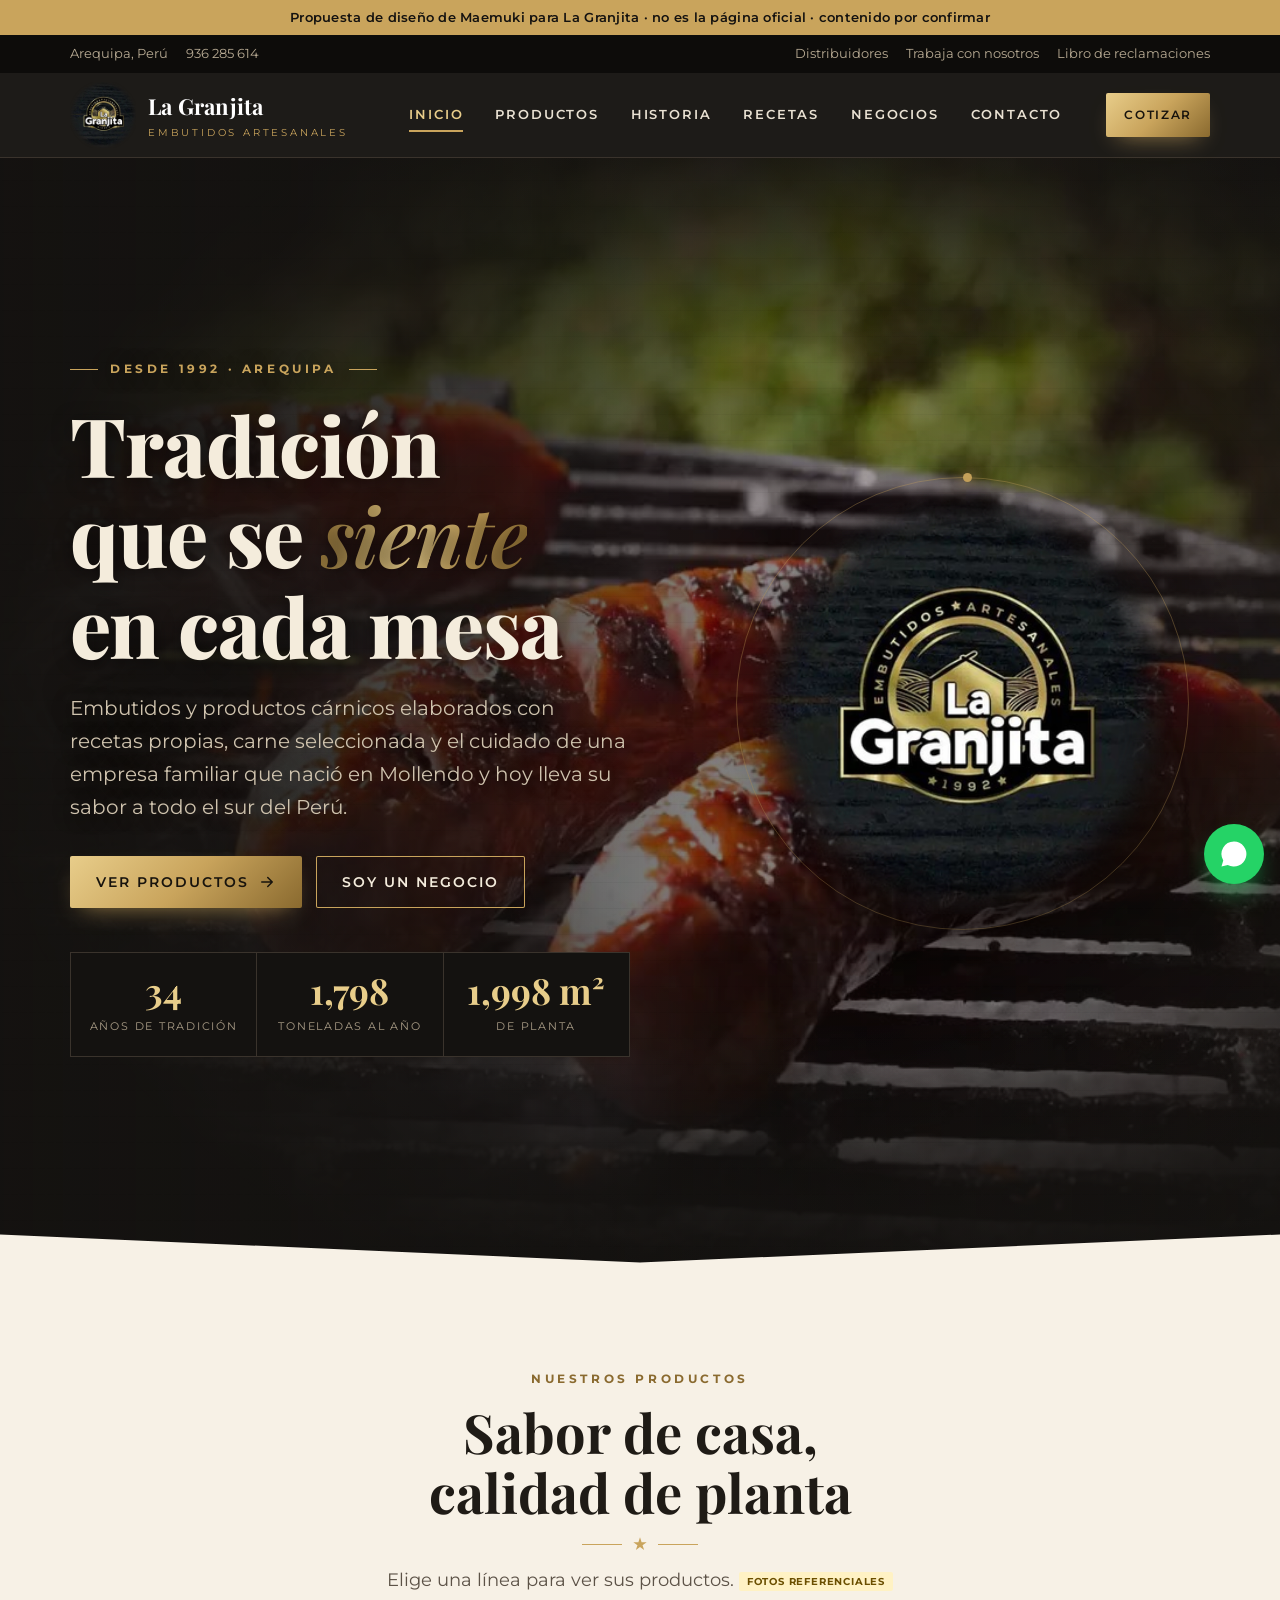
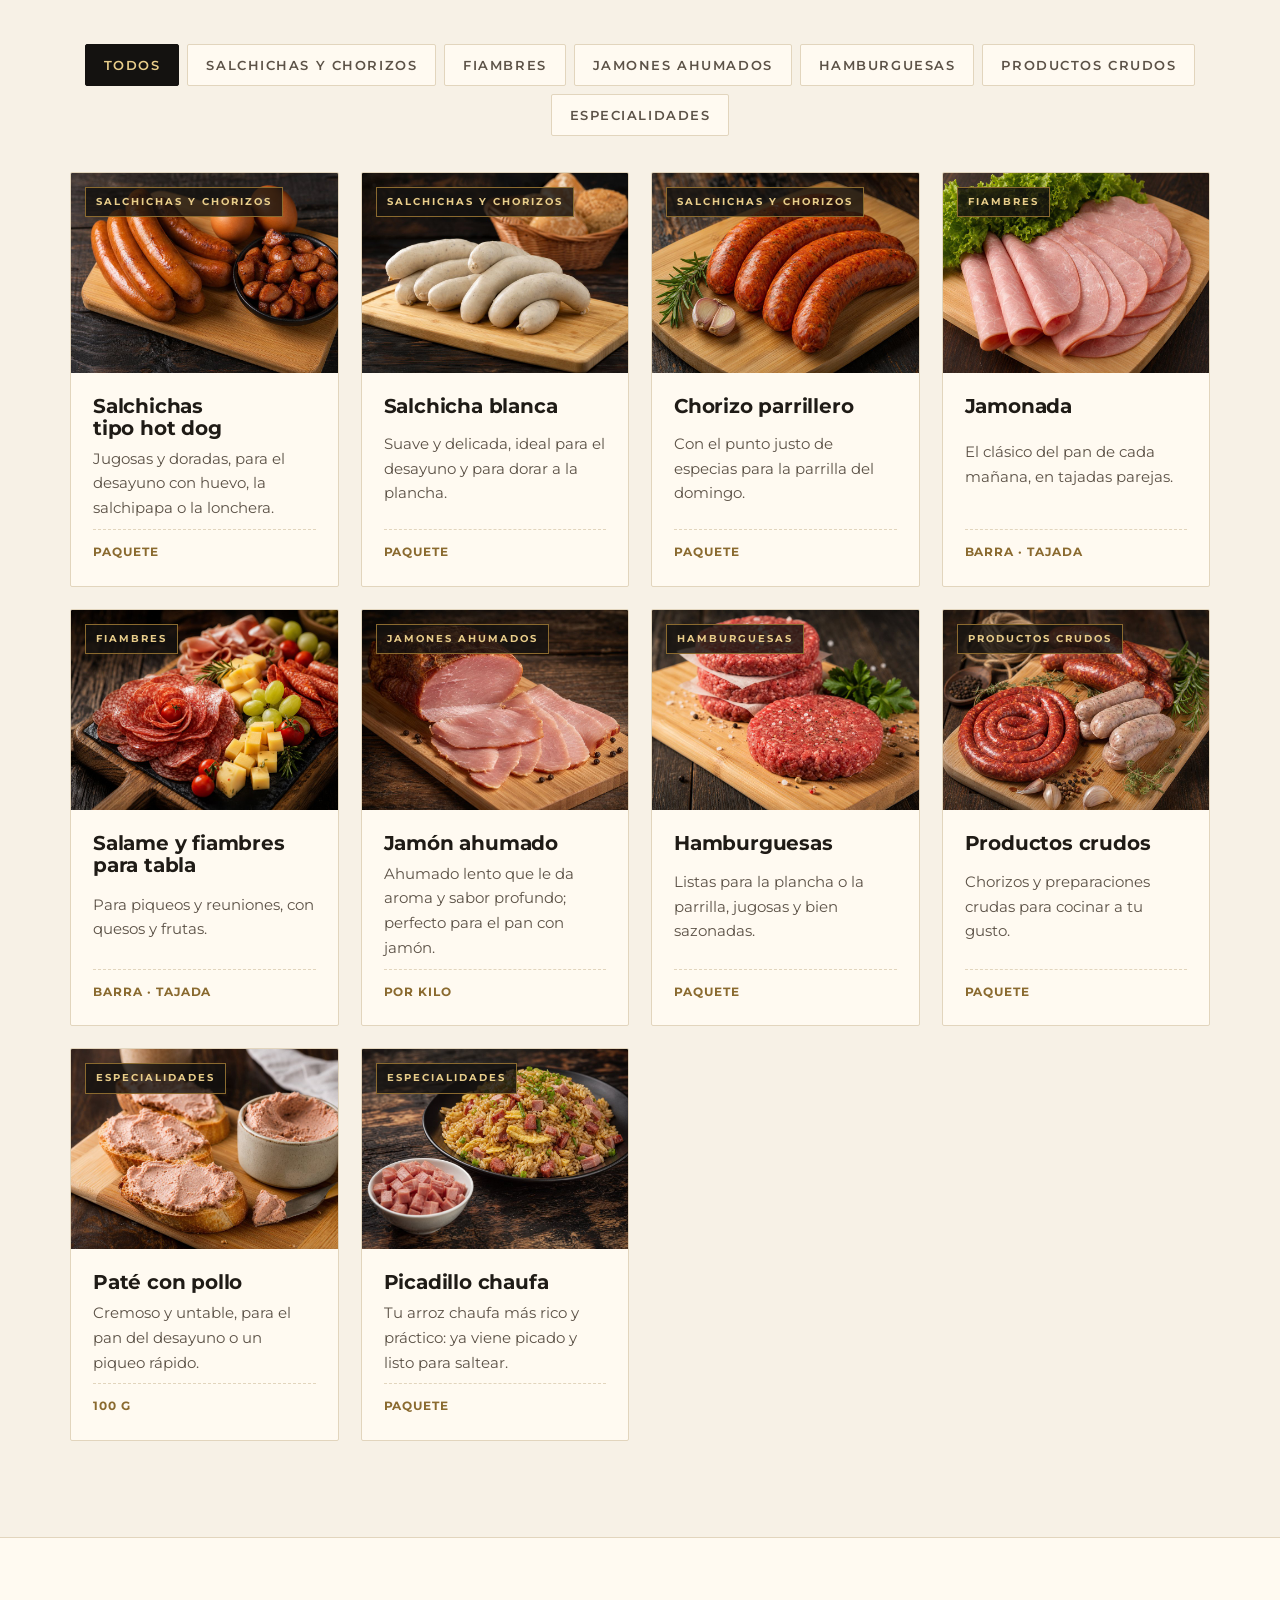
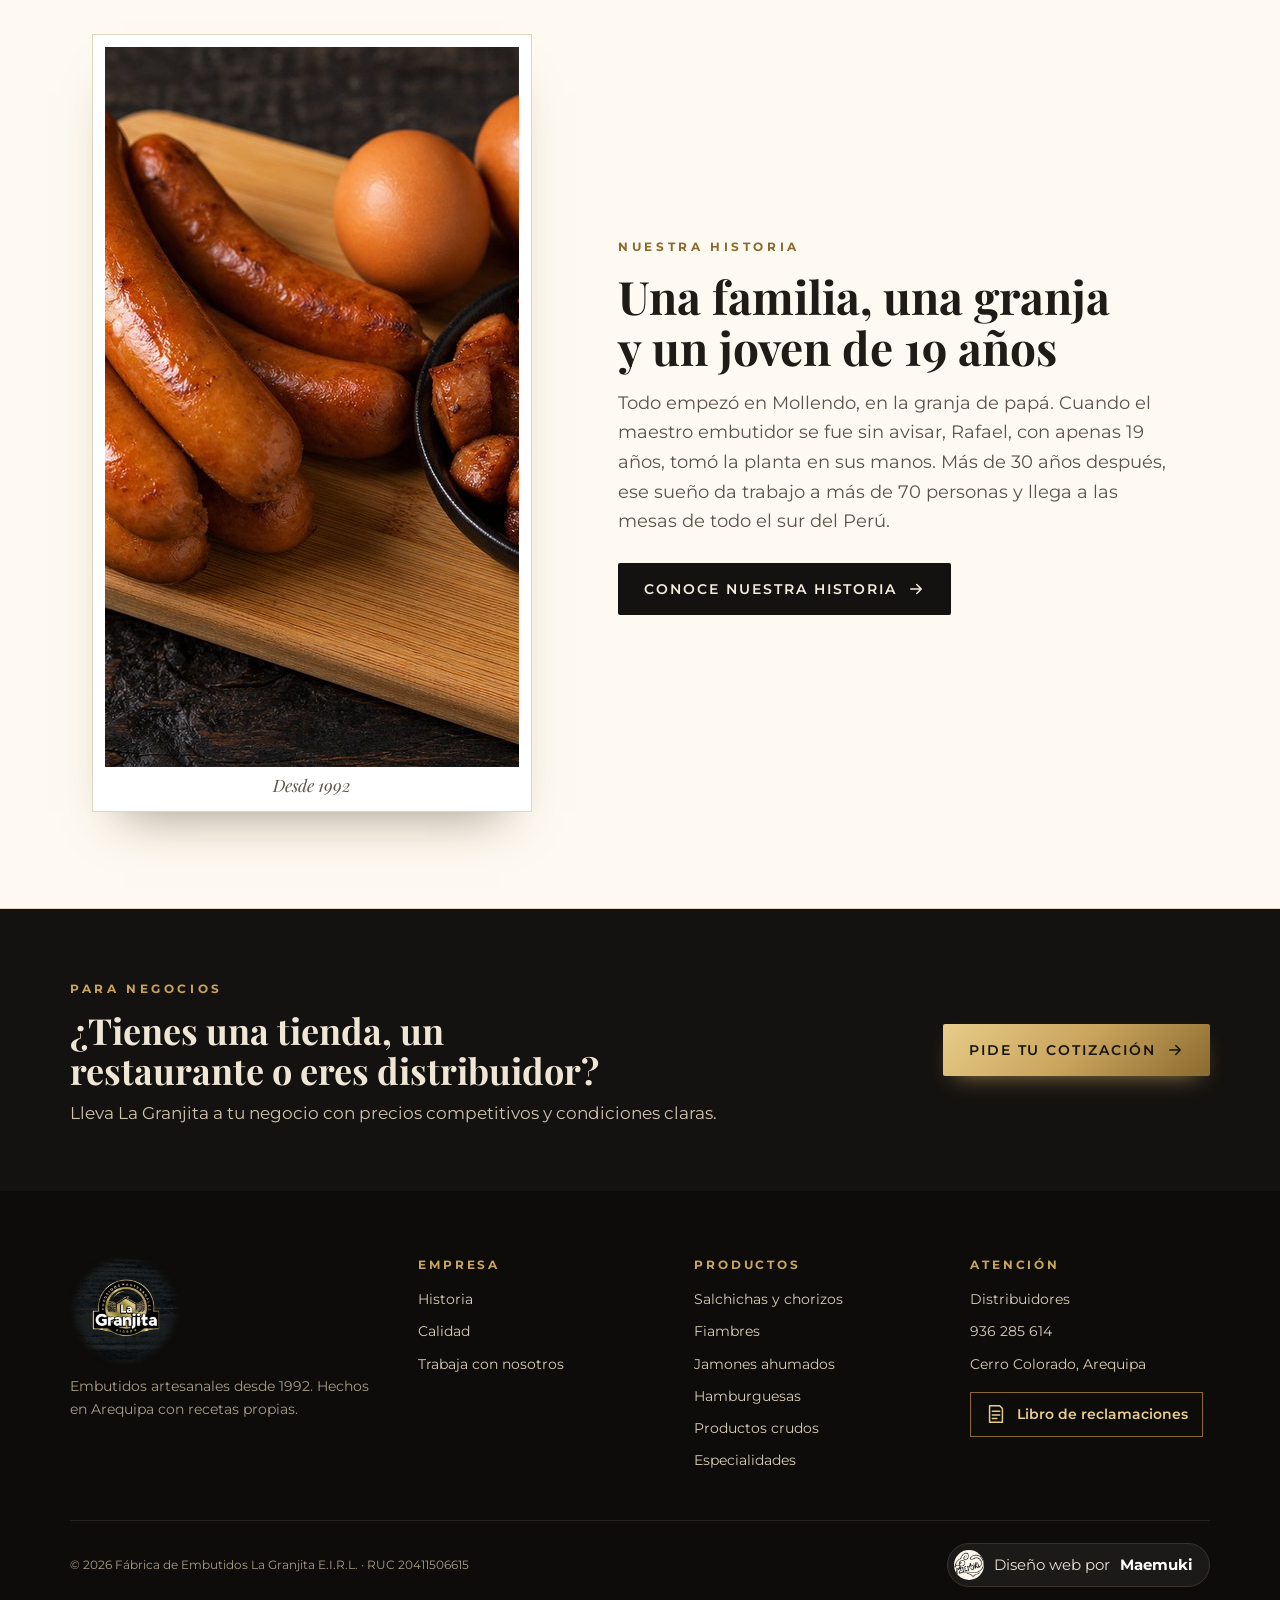
==== commit 7f8048b6: "La Granjita en pestañas (inicio, productos, historia, recetas, negocios, contacto); crédito 'Diseño " ====
--- a/lagranjita/index.html
+++ b/lagranjita/index.html
@@ -274,6 +274,53 @@
 .advice .sig{margin-top:16px;font-family:var(--body);font-style:normal;font-size:15px;color:var(--ink-soft)}
 .src{display:block;text-align:center;margin-top:28px;font-size:12px;color:var(--ink-soft)}
 .src a{color:var(--gold-lo)}
+/* ajustes celular: video sin estirarse, productos en 2 columnas */
+@media(max-width:979px){
+  .hero .wrap{padding-block:calc(52vw + 8px) 72px;gap:28px}
+  .hero-vid{bottom:auto;height:calc(75vw + 120px)}
+  .hero-vid video{object-position:50% 50%;-webkit-mask-image:linear-gradient(180deg,#000 0%,#000 55%,transparent 100%);mask-image:linear-gradient(180deg,#000 0%,#000 55%,transparent 100%)}
+  .hero-vid::after{background:linear-gradient(180deg,rgba(20,18,16,.15) 0%,rgba(20,18,16,.1) 35%,rgba(20,18,16,.75) 70%,var(--coal) 100%)}
+  .badge-wrap{width:min(230px,58vw)}
+}
+@media(max-width:600px){
+  section{padding-block:68px}
+  .sh{margin-bottom:32px}
+  .lines{flex-wrap:nowrap;overflow-x:auto;justify-content:flex-start;margin-inline:-20px;padding:2px 20px 8px;scrollbar-width:none}
+  .lines::-webkit-scrollbar{display:none}
+  .lines button{flex:none;padding:10px 14px;font-size:11px}
+  .grid{grid-template-columns:1fr 1fr;gap:12px}
+  .prod .bd{padding:14px 14px 16px;gap:6px}
+  .prod h3{font-size:16px;line-height:1.2}
+  .prod p{font-size:13px;line-height:1.45;display:-webkit-box;-webkit-line-clamp:3;-webkit-box-orient:vertical;overflow:hidden;max-height:calc(1.45em * 3)}
+  .prod .tag{top:8px;left:8px;font-size:8px;letter-spacing:.12em;padding:4px 6px}
+  .prod .pres{font-size:10px;padding-top:8px}
+  .recipes .rec{min-height:280px}
+  .chap{padding:22px 20px 24px}
+}
+/* pestañas */
+[data-views][hidden]{display:none!important}
+.nav a[aria-current="page"]::after{transform:scaleX(1)}
+.nav a[aria-current="page"]{color:var(--gold-hi)}
+.drawer nav a[aria-current="page"]{color:var(--gold-hi)}
+.view-top{padding-top:8px}
+.teaser{background:var(--paper);border-top:1px solid var(--line);border-bottom:1px solid var(--line)}
+.tz{display:grid;gap:36px;align-items:center}
+@media(min-width:900px){.tz{grid-template-columns:.9fr 1.1fr;gap:64px}}
+.tz-ph{margin:0;position:relative;background:#fff;padding:12px 12px 44px;border:1px solid var(--line);box-shadow:0 30px 50px -30px rgba(60,40,15,.5);transform:rotate(-2deg);max-width:440px;justify-self:center}
+.tz-ph img{width:100%;aspect-ratio:4/3;object-fit:cover}
+.tz-ph::after{content:"Desde 1992";position:absolute;left:0;right:0;bottom:12px;text-align:center;font-family:var(--display);font-style:italic;color:var(--ink-soft)}
+.tz h2{font-size:clamp(30px,4vw,46px);margin:12px 0 16px}
+.tz p{color:var(--ink-soft);font-size:18px;margin-bottom:26px;max-width:560px}
+.tz-b2b{background:var(--coal);color:#efe6d6;padding-block:64px}
+.tz-b2b .wrap{display:flex;flex-wrap:wrap;gap:24px 40px;align-items:center;justify-content:space-between}
+.tz-b2b h2{font-size:clamp(26px,3.2vw,36px);margin:10px 0 8px;max-width:640px}
+.tz-b2b p{color:#cfc3ae}
+.tz-b2b .k2{color:var(--gold)}
+.fb{align-items:center}
+.mk-credit{display:inline-flex;align-items:center;gap:10px;padding:6px 16px 6px 6px;border-radius:999px;background:rgba(255,255,255,.06);border:1px solid #3a332c;color:#e9e1d2!important;text-decoration:none;font-size:15px;transition:background .2s,border-color .2s}
+.mk-credit:hover{background:rgba(201,164,92,.12);border-color:var(--gold-lo)}
+.mk-credit img{width:30px;height:30px;border-radius:50%;background:#fdf8eb;object-fit:cover}
+.mk-credit b{color:#fff}
 </style>
 </head>
 <body>
@@ -287,7 +334,7 @@
 <header class="head"><div class="wrap">
   <a class="brand" href="#inicio" aria-label="La Granjita, inicio"><img src="logo-sm.png" alt="" width="66" height="66"><span><b>La Granjita</b><small>Embutidos artesanales</small></span></a>
   <nav class="nav" aria-label="Principal">
-    <a href="#productos">Productos</a><a href="#historia">Historia</a><a href="#calidad">Calidad</a><a href="#recetas">Recetas</a><a href="#contacto">Contacto</a>
+    <a href="#inicio">Inicio</a><a href="#productos">Productos</a><a href="#historia">Historia</a><a href="#recetas">Recetas</a><a href="#negocios">Negocios</a><a href="#contacto">Contacto</a>
   </nav>
   <a class="btn btn-gold cta" href="#negocios">Cotizar</a>
   <button class="menu-btn" type="button" id="menuBtn" aria-label="Abrir menú" aria-expanded="false"><svg viewBox="0 0 24 24" fill="none" stroke="currentColor" stroke-width="2" stroke-linecap="round"><path d="M4 7h16M4 12h16M4 17h16"/></svg></button>
@@ -296,13 +343,13 @@
 <div class="drawer" id="drawer" aria-hidden="true">
   <nav aria-label="Menú">
     <button class="x" type="button" id="drawerX" aria-label="Cerrar menú">×</button>
-    <a href="#productos">Productos</a><a href="#historia">Historia</a><a href="#calidad">Calidad</a><a href="#recetas">Recetas</a><a href="#negocios">Para negocios</a><a href="#contacto">Contacto</a>
+    <a href="#inicio">Inicio</a><a href="#productos">Productos</a><a href="#historia">Historia</a><a href="#recetas">Recetas</a><a href="#negocios">Para negocios</a><a href="#contacto">Contacto</a>
   </nav>
 </div>
 
 <main id="inicio">
   <!-- HÉROE -->
-  <section class="hero"><div class="hero-vid" aria-hidden="true"><video id="heroVideo" src="portada.mp4?v=1" poster="portada.jpg" autoplay muted loop playsinline webkit-playsinline preload="auto" disablepictureinpicture disableremoteplayback></video></div><div class="wrap">
+  <section class="hero" data-views="inicio"><div class="hero-vid" aria-hidden="true"><video id="heroVideo" src="portada.mp4?v=1" poster="portada.jpg" autoplay muted loop playsinline webkit-playsinline preload="auto" disablepictureinpicture disableremoteplayback></video></div><div class="wrap">
     <div>
       <span class="kicker">Desde 1992 · Arequipa</span>
       <h1>Tradición que se <em class="gold">siente</em> en cada mesa</h1>
@@ -321,15 +368,31 @@
   </div><div class="edge" aria-hidden="true"></div></section>
 
   <!-- PRODUCTOS -->
-  <section id="productos"><div class="wrap">
+  <section id="productos" data-views="inicio productos"><div class="wrap">
     <div class="sh c rv"><span class="k2">Nuestros productos</span><h2>Sabor de casa, calidad de planta</h2><div class="orn" aria-hidden="true"><svg viewBox="0 0 24 24" fill="currentColor"><path d="M12 2l2.4 7.2H22l-6.2 4.5 2.4 7.3L12 16.5 5.8 21l2.4-7.3L2 9.2h7.6z"/></svg></div><p>Elige una línea para ver sus productos. <span class="pend">Fotos referenciales</span></p></div>
     <div class="lines rv" id="lines" role="group" aria-label="Líneas de producto"></div>
     <div class="grid" id="grid"></div>
   </div></section>
 
-  <!-- NOSOTROS -->
+  <!-- AVANCE DE LA HISTORIA (solo en inicio) -->
+  <section class="teaser" data-views="inicio"><div class="wrap tz">
+    <figure class="tz-ph rv"><img src="fotos/salchichas.jpg?v=2" alt="Salchichas La Granjita sobre tabla de madera" loading="lazy" width="960" height="720"></figure>
+    <div class="rv">
+      <span class="k2">Nuestra historia</span>
+      <h2>Una familia, una granja y un joven de 19 años</h2>
+      <p>Todo empezó en Mollendo, en la granja de papá. Cuando el maestro embutidor se fue sin avisar, Rafael, con apenas 19 años, tomó la planta en sus manos. Más de 30 años después, ese sueño da trabajo a más de 70 personas y llega a las mesas de todo el sur del Perú.</p>
+      <a class="btn btn-dark" href="#historia">Conoce nuestra historia <svg viewBox="0 0 24 24" fill="none" stroke="currentColor" stroke-width="2" stroke-linecap="round" stroke-linejoin="round"><path d="M5 12h14M13 6l6 6-6 6"/></svg></a>
+    </div>
+  </div></section>
+
+  <!-- AVANCE NEGOCIOS (solo en inicio) -->
+  <section class="tz-b2b" data-views="inicio"><div class="wrap">
+    <div><span class="k2">Para negocios</span><h2>¿Tienes una tienda, un restaurante o eres distribuidor?</h2><p>Lleva La Granjita a tu negocio con precios competitivos y condiciones claras.</p></div>
+    <a class="btn btn-gold" href="#negocios">Pide tu cotización <svg viewBox="0 0 24 24" fill="none" stroke="currentColor" stroke-width="2" stroke-linecap="round" stroke-linejoin="round"><path d="M5 12h14M13 6l6 6-6 6"/></svg></a>
+  </div></section>
+
   <!-- HISTORIA -->
-  <section class="story" id="historia"><div class="wrap">
+  <section class="story" id="historia" data-views="historia"><div class="wrap">
     <div class="sh c rv"><span class="k2">Nuestra historia</span><h2>Antes de ser una marca, fuimos una familia</h2><div class="orn" aria-hidden="true"><svg viewBox="0 0 24 24" fill="currentColor"><path d="M12 21s-8.5-5.2-8.5-11.3A4.8 4.8 0 0 1 12 6.6a4.8 4.8 0 0 1 8.5 3.1C20.5 15.8 12 21 12 21z"/></svg></div></div>
     <div class="story-intro">
       <p class="big rv">En Mollendo, entre gallinas, chanchos y madrugadas de trabajo, una familia soñó con llevar a la mesa de todos el sabor de lo hecho en casa. Esta es la historia de cómo un joven de 19 años convirtió ese sueño en La Granjita.</p>
@@ -346,7 +409,7 @@
     <span class="src">Historia basada en la entrevista de la serie <a href="https://novuz.blog/2026/04/03/serie-sonadores-que-cumplen-rafael-chang-padilla/" target="_blank" rel="noopener">“Soñadores que cumplen”, nOVUz (2026)</a>.</span>
   </div></section>
 
-  <section class="dark" id="nosotros"><div class="wrap about">
+  <section class="dark" id="nosotros" data-views="historia"><div class="wrap about">
     <div class="txt rv">
       <span class="k2">Nuestra historia</span>
       <h2 style="font-size:clamp(34px,4.8vw,54px);margin:14px 0 22px">De Mollendo a todo el sur del Perú</h2>
@@ -368,7 +431,7 @@
   </div></section>
 
   <!-- CALIDAD -->
-  <section id="calidad"><div class="wrap">
+  <section id="calidad" data-views="historia"><div class="wrap">
     <div class="sh c rv"><span class="k2">Calidad e inocuidad</span><h2>Del campo a tu mesa, con cuidado en cada paso</h2></div>
     <div class="steps rv">
       <div class="step"><span class="n">01</span><svg viewBox="0 0 24 24" fill="none" stroke="currentColor" stroke-width="1.6" stroke-linecap="round" stroke-linejoin="round"><path d="M3 7l9-4 9 4-9 4-9-4z"/><path d="M3 7v10l9 4 9-4V7"/></svg><h3>Carne seleccionada</h3><p>Trabajamos con proveedores de confianza y recibimos cada lote con control de temperatura.</p></div>
@@ -380,13 +443,13 @@
   </div></section>
 
   <!-- RECETAS -->
-  <section style="background:var(--cream2)" id="recetas"><div class="wrap">
+  <section style="background:var(--cream2)" id="recetas" data-views="recetas"><div class="wrap">
     <div class="sh rv"><span class="k2">Ideas para tu mesa</span><h2>Recetas con La Granjita</h2><p>Toca una receta para ver los ingredientes y la preparación.</p></div>
     <div class="recipes" id="recipes"></div>
   </div></section>
 
   <!-- NEGOCIOS -->
-  <section class="dark" id="negocios"><div class="wrap b2b">
+  <section class="dark" id="negocios" data-views="negocios"><div class="wrap b2b">
     <div class="rv">
       <span class="k2">Para negocios</span>
       <h2 style="font-size:clamp(34px,4.8vw,54px);margin:14px 0 18px">Lleva La Granjita a tu negocio</h2>
@@ -416,7 +479,7 @@
   </div></section>
 
   <!-- CONTACTO -->
-  <section id="contacto"><div class="wrap">
+  <section id="contacto" data-views="contacto"><div class="wrap">
     <div class="sh rv"><span class="k2">Contacto</span><h2>Visítanos o escríbenos</h2></div>
     <div class="contact">
       <div class="cards rv">
@@ -441,9 +504,9 @@
     <div><h4>Empresa</h4><ul><li><a href="#historia">Historia</a></li><li><a href="#calidad">Calidad</a></li><li><a href="#contacto">Trabaja con nosotros</a></li></ul></div>
     <div><h4>Productos</h4><ul id="ftLines"></ul></div>
     <div><h4>Atención</h4><ul><li><a href="#negocios">Distribuidores</a></li><li><a href="tel:+51936285614">936 285 614</a></li><li><a href="#contacto">Cerro Colorado, Arequipa</a></li></ul>
-      <a class="reclamo" id="reclamaciones" href="#" title="Enlace por configurar"><svg viewBox="0 0 24 24" fill="none" stroke="currentColor" stroke-width="1.6" stroke-linecap="round" stroke-linejoin="round"><path d="M5 3h11l3 3v15H5z"/><path d="M8 9h8M8 13h8M8 17h5"/></svg>Libro de reclamaciones</a></div>
+      <a class="reclamo" id="reclamaciones" href="#reclamaciones" title="Enlace por configurar"><svg viewBox="0 0 24 24" fill="none" stroke="currentColor" stroke-width="1.6" stroke-linecap="round" stroke-linejoin="round"><path d="M5 3h11l3 3v15H5z"/><path d="M8 9h8M8 13h8M8 17h5"/></svg>Libro de reclamaciones</a></div>
   </div>
-  <div class="fb"><span>© <span id="yr"></span> Fábrica de Embutidos La Granjita E.I.R.L. · RUC 20411506615</span><span>Diseño web: Maemuki</span></div>
+  <div class="fb"><span>© <span id="yr"></span> Fábrica de Embutidos La Granjita E.I.R.L. · RUC 20411506615</span><a class="mk-credit" href="https://maemmuki.github.io/webs.b/maemuki/" target="_blank" rel="noopener"><img src="../maemuki/icon.png" alt="" width="30" height="30">Diseño web por <b>Maemuki</b></a></div>
 </div></footer>
 
 <a class="wa" id="waFloat" href="#negocios" aria-label="Escríbenos por WhatsApp" hidden><svg viewBox="0 0 24 24" fill="currentColor"><path d="M12 2a10 10 0 0 0-8.6 15.1L2 22l5-1.3A10 10 0 1 0 12 2zm4.5 12.1c-.2-.1-1.5-.7-1.7-.8-.2-.1-.4-.1-.6.1l-.8 1c-.1.2-.3.2-.5.1a6.7 6.7 0 0 1-3.3-2.9c-.2-.4.2-.4.7-1.3.1-.2 0-.3 0-.4l-.8-1.8c-.2-.5-.4-.4-.6-.4h-.5a1 1 0 0 0-.7.3 3 3 0 0 0-.9 2.2c0 1.3.9 2.5 1 2.7.1.2 1.8 2.8 4.4 3.9 1.6.7 2.3.8 3.1.6.5-.1 1.5-.6 1.7-1.2.2-.6.2-1.1.2-1.2-.1-.1-.3-.2-.5-.3z"/></svg></a>
@@ -562,12 +625,29 @@
   nums.forEach(n => io2.observe(n));
 })();
 
-/* sección activa en el menú */
+/* pestañas: cada botón del menú muestra su propia vista */
 (() => {
-  const links = [...document.querySelectorAll('.nav a')];
-  const secs = links.map(a => document.querySelector(a.getAttribute('href')));
-  const io = new IntersectionObserver(es => es.forEach(x => { if (x.isIntersecting) { const i = secs.indexOf(x.target); links.forEach((a,j) => a.setAttribute('aria-current', i === j)); } }), {rootMargin:'-45% 0px -50% 0px'});
-  secs.forEach(s => s && io.observe(s));
+  const VIEWS = ['inicio','productos','historia','recetas','negocios','contacto'];
+  const ALIAS = {calidad:'historia', nosotros:'historia'};
+  const secs = [...document.querySelectorAll('[data-views]')];
+  const links = [...document.querySelectorAll('.nav a, .drawer nav a')];
+  let current = null;
+  function route(){
+    const h = decodeURIComponent(location.hash.slice(1));
+    let v = h || 'inicio', target = null;
+    if (ALIAS[v]) { target = v; v = ALIAS[v]; }
+    if (!VIEWS.includes(v)) return; // anclas que no son pestañas (ej. libro de reclamaciones)
+    secs.forEach(sec => sec.hidden = !sec.dataset.views.split(' ').includes(v));
+    links.forEach(a => a.getAttribute('href') === '#' + v ? a.setAttribute('aria-current','page') : a.removeAttribute('aria-current'));
+    document.body.dataset.view = v;
+    const el = target && document.getElementById(target);
+    if (el) el.scrollIntoView({behavior:'instant', block:'start'});
+    else if (current !== null || h) window.scrollTo({top:0, behavior:'instant'});
+    current = v;
+    document.querySelectorAll('[data-views]:not([hidden]) .rv').forEach(e => { const r = e.getBoundingClientRect(); if (r.top < innerHeight) e.classList.add('in'); });
+  }
+  addEventListener('hashchange', route);
+  route();
 })();
 $('yr').textContent = new Date().getFullYear();
 
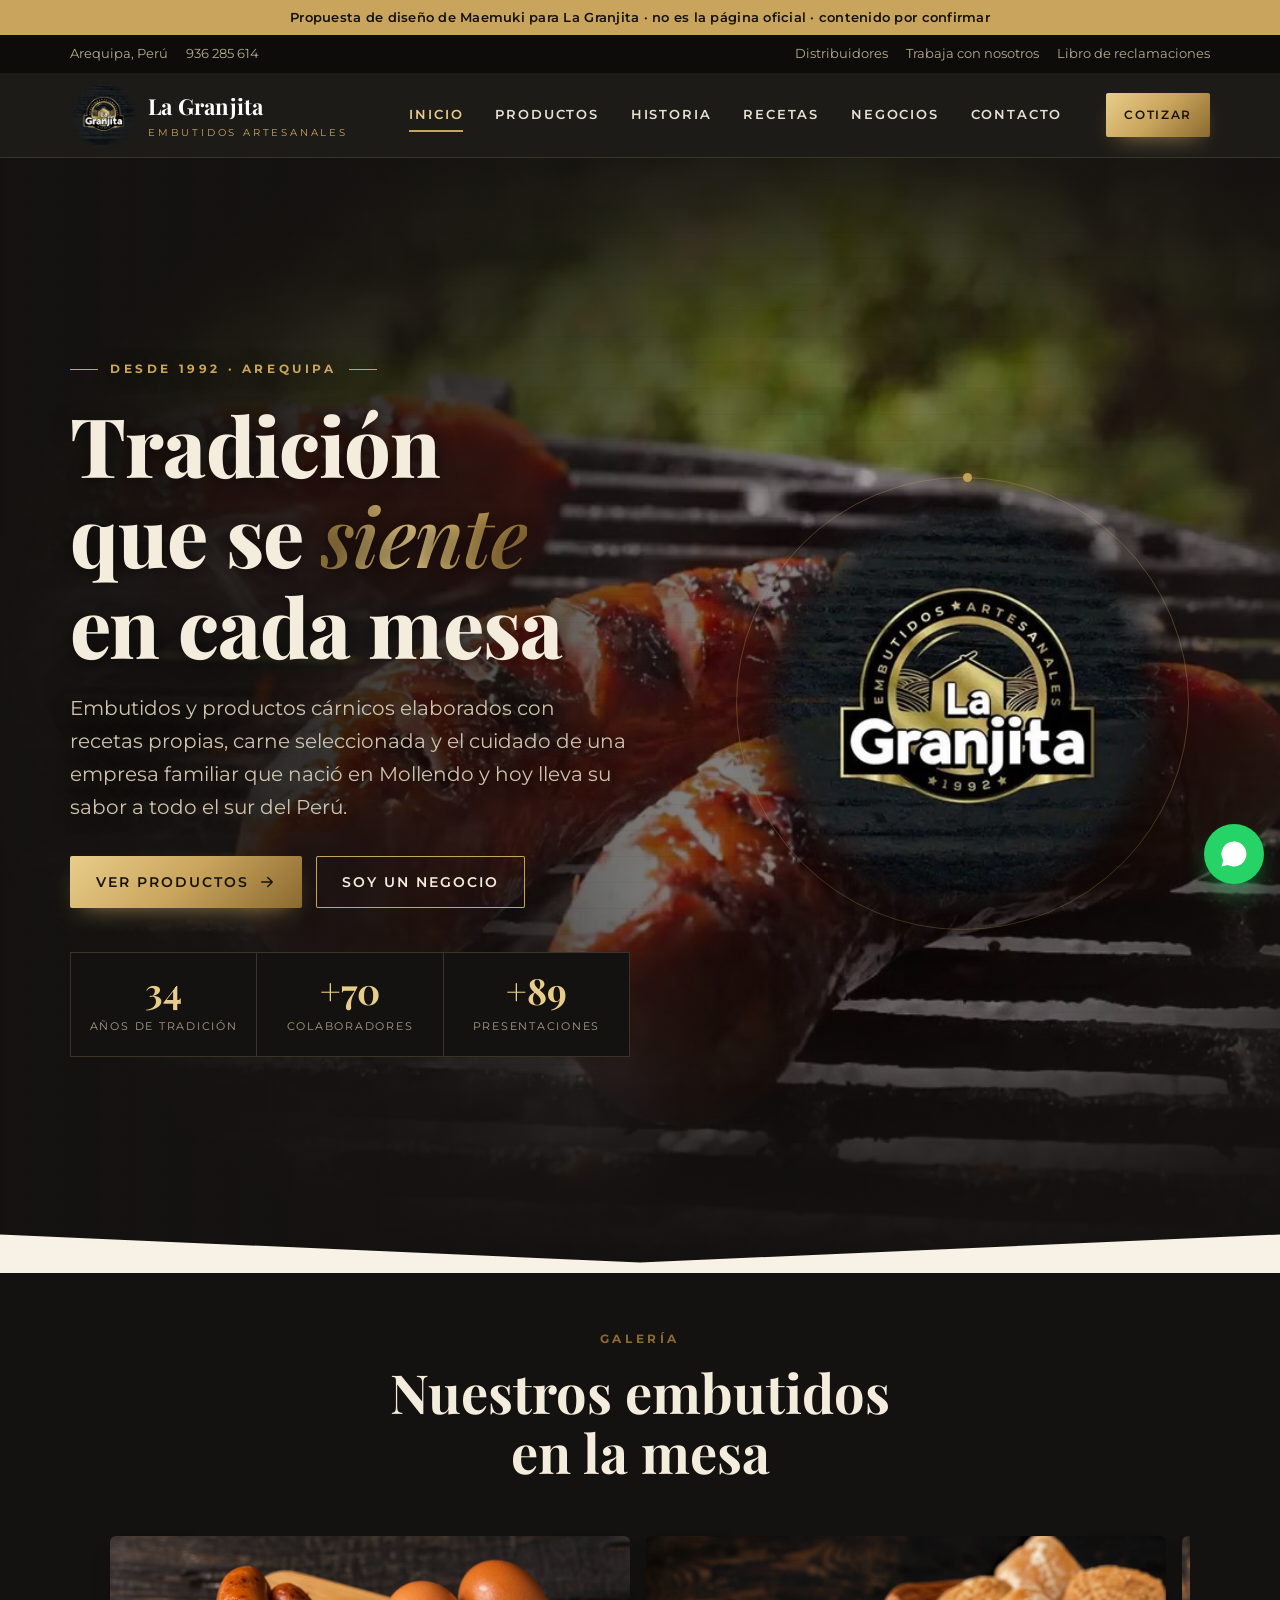
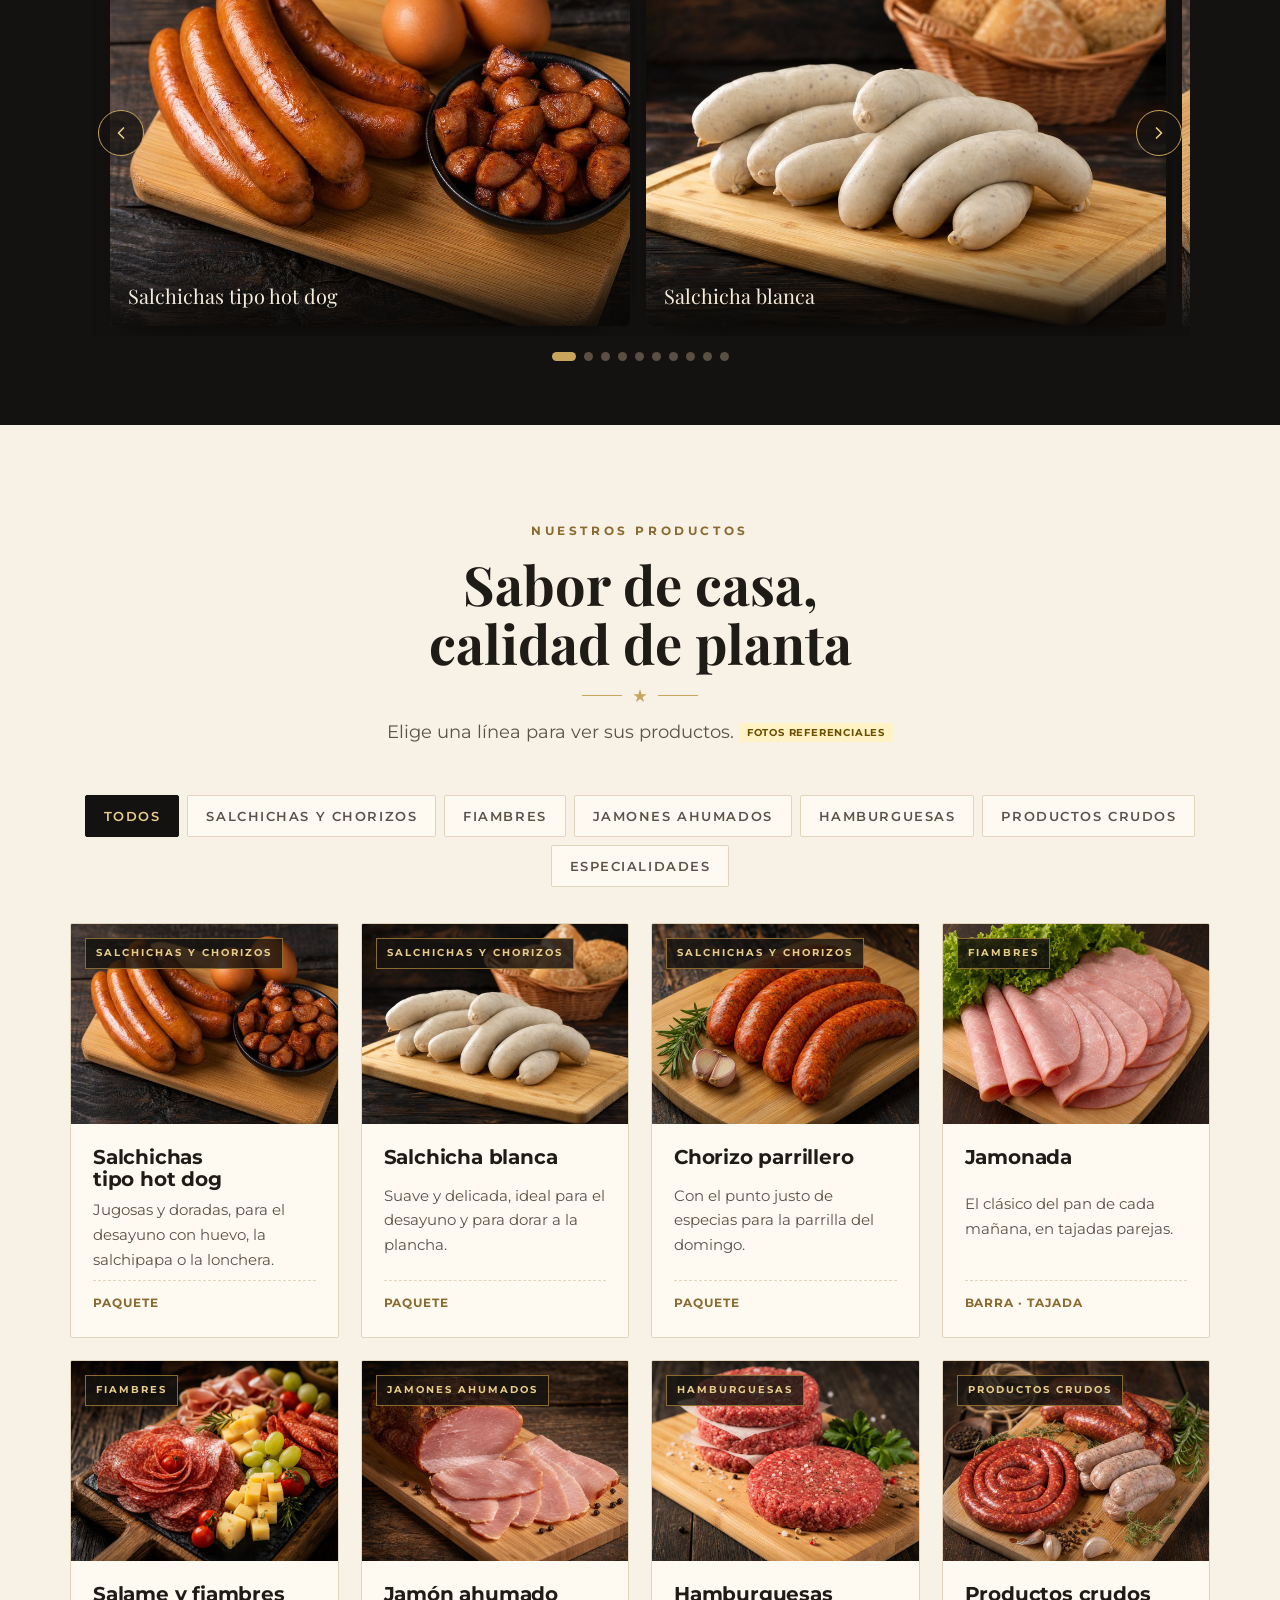
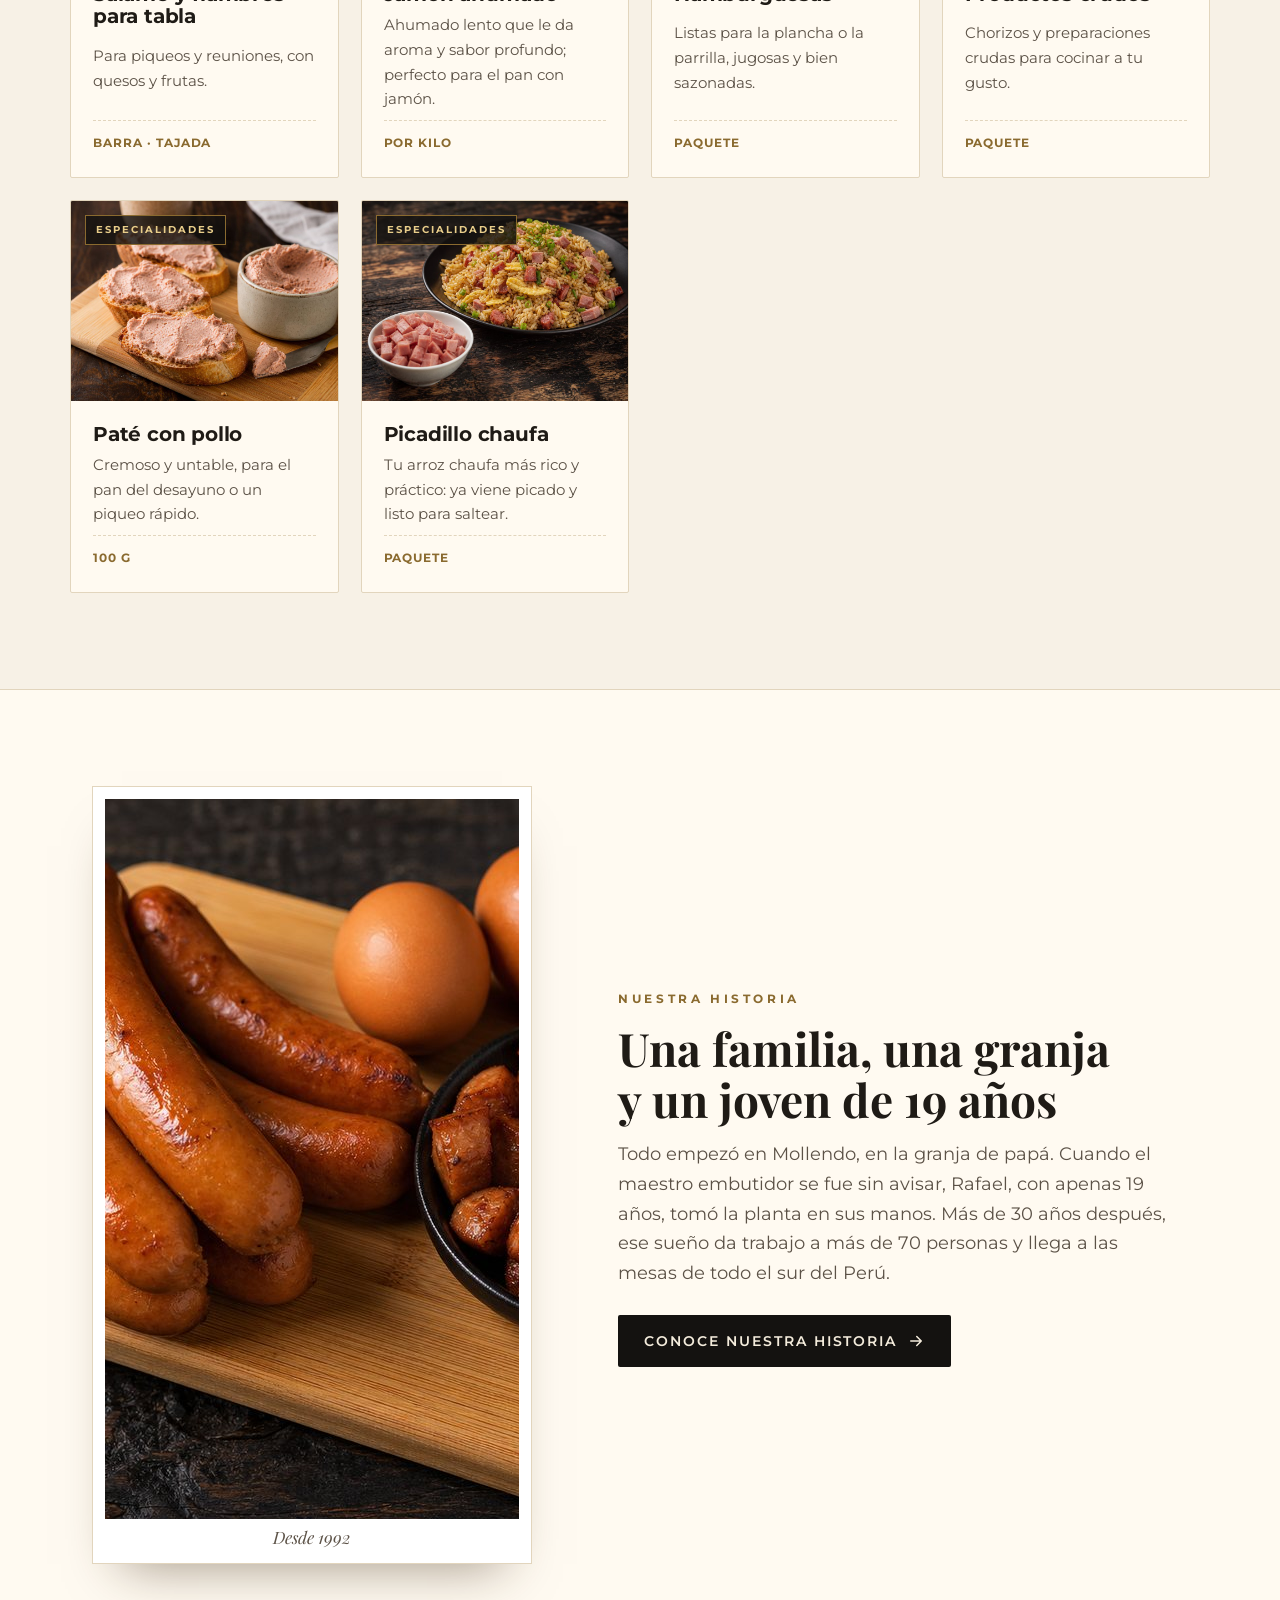
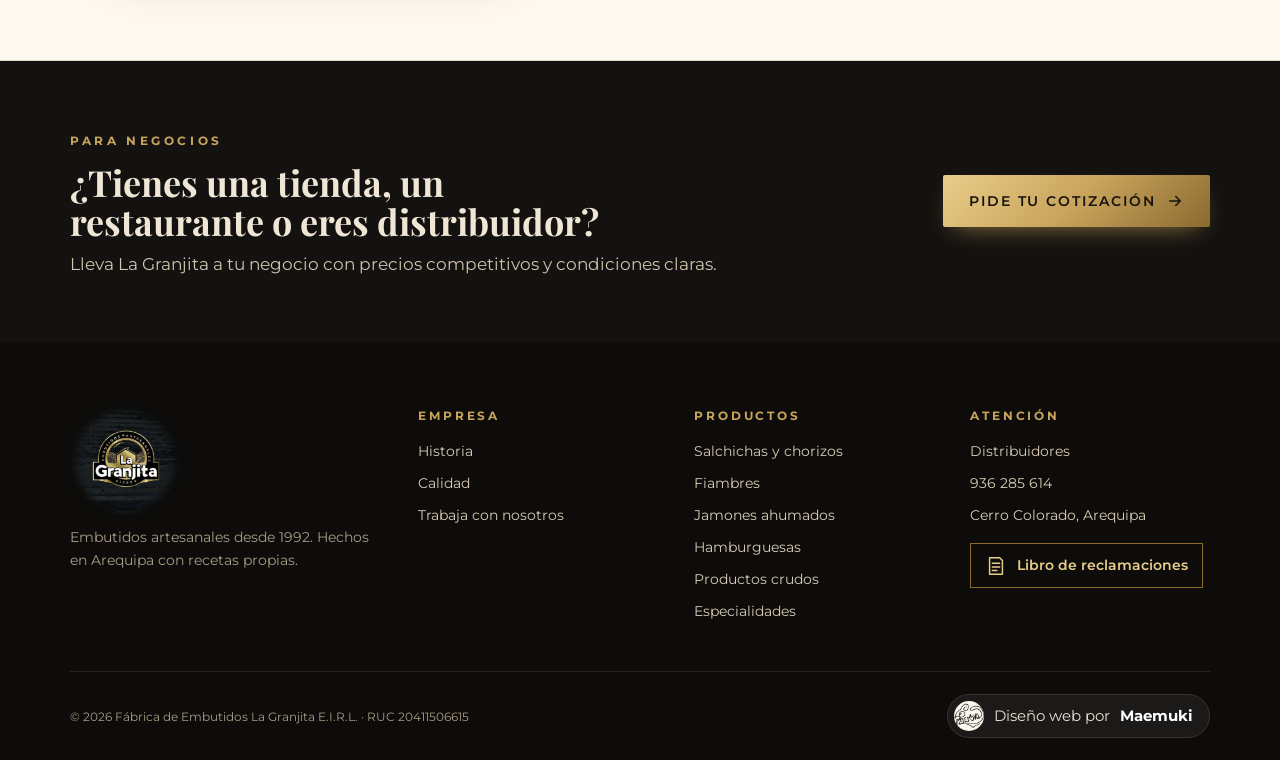
==== commit 063b3f88: "La Granjita: catálogo completo con buscador, carrusel de fotos, teléfono confirmado; sin toneladas n" ====
--- a/lagranjita/index.html
+++ b/lagranjita/index.html
@@ -225,6 +225,39 @@
 .reclamo svg{width:22px;height:22px}
 .fb{border-top:1px solid #26221d;margin-top:48px;padding-block:22px calc(22px + env(safe-area-inset-bottom,0px));display:flex;flex-wrap:wrap;gap:10px 24px;justify-content:space-between;font-size:12px}
 
+/* carrusel */
+.car{background:var(--coal);padding:56px 0 64px}
+.car .sh h2{color:#f4ecdc}.car .sh p{color:#b9ab93}
+.car-box{position:relative;max-width:1100px;margin:0 auto}
+.car-track{display:flex;overflow-x:auto;scroll-snap-type:x mandatory;scroll-behavior:smooth;gap:16px;padding:6px 20px 10px;scrollbar-width:none}
+.car-track::-webkit-scrollbar{display:none}
+.car-slide{flex:0 0 min(78%,520px);scroll-snap-align:center;position:relative;margin:0;border-radius:6px;overflow:hidden;aspect-ratio:4/3;background:var(--coal2);box-shadow:0 20px 40px -24px rgba(0,0,0,.8)}
+.car-slide img{width:100%;height:100%;object-fit:cover;display:block}
+.car-slide figcaption{position:absolute;left:0;right:0;bottom:0;padding:34px 18px 14px;background:linear-gradient(transparent,rgba(10,8,6,.85));color:#f4ecdc;font-family:var(--display);font-size:20px}
+.car-btn{position:absolute;top:50%;transform:translateY(-50%);width:46px;height:46px;border-radius:50%;border:1px solid var(--gold);background:rgba(20,18,16,.75);color:var(--gold-hi);display:grid;place-items:center;cursor:pointer;z-index:2}
+.car-btn svg{width:20px;height:20px}.car-prev{left:8px}.car-next{right:8px}
+.car-dots{display:flex;justify-content:center;gap:8px;margin-top:16px}
+.car-dots button{width:9px;height:9px;border-radius:50%;border:0;background:#5a4f42;padding:0;cursor:pointer}
+.car-dots button[aria-current=true]{background:var(--gold);width:24px;border-radius:5px}
+@media(max-width:640px){.car-btn{display:none}.car-slide{flex-basis:86%}}
+/* catálogo completo */
+.cat-tools{display:flex;flex-wrap:wrap;gap:12px;align-items:center;justify-content:space-between;margin:8px 0 18px}
+.cat-tools input{font:inherit;font-size:16px;flex:1;min-width:220px;max-width:420px;padding:12px 16px;border:1px solid var(--line);border-radius:999px;background:var(--paper)}
+.cat-note{font-size:13.5px;color:var(--ink-soft)}
+.cat-fam{border:1px solid var(--line);background:var(--paper);border-radius:6px;margin-bottom:10px}
+.cat-fam summary{cursor:pointer;list-style:none;display:flex;justify-content:space-between;align-items:center;padding:16px 20px;font-family:var(--display);font-size:21px}
+.cat-fam summary::-webkit-details-marker{display:none}
+.cat-fam summary span{font-family:var(--body);font-size:13px;color:var(--ink-soft)}
+.cat-fam[open] summary{border-bottom:1px solid var(--line)}
+.cat-row{display:grid;grid-template-columns:1fr auto;gap:8px 16px;align-items:center;padding:12px 20px;border-bottom:1px dashed var(--line)}
+.cat-row:last-child{border-bottom:0}
+.cat-row b{font-weight:600;font-size:15.5px}
+.sizes{display:flex;flex-wrap:wrap;gap:6px;margin-top:6px}
+.sizes span{font-size:12.5px;border:1px solid var(--line);border-radius:999px;padding:3px 10px;background:#fff}
+.sizes span.b2b{border-color:var(--gold);background:#fbf3e2}
+.cat-ask{font-size:13px;font-weight:600;color:var(--gold-lo);text-decoration:none;white-space:nowrap;border:1px solid var(--gold);border-radius:999px;padding:7px 12px}
+.cat-empty{padding:18px;color:var(--ink-soft)}
+@media(max-width:560px){.cat-row{padding:12px 14px}.cat-ask{padding:7px 10px}.cat-ask .lg-t{display:none}.stats span{letter-spacing:.06em;font-size:10px}}
 /* whatsapp flotante */
 .wa{position:fixed;right:max(16px,env(safe-area-inset-right,0px));bottom:calc(16px + env(safe-area-inset-bottom,0px));z-index:50;width:60px;height:60px;border-radius:50%;background:#25d366;color:#fff;display:grid;place-items:center;box-shadow:0 14px 28px -10px rgba(37,211,102,.8)}
 .wa svg{width:30px;height:30px}
@@ -360,18 +393,37 @@
       </div>
       <div class="stats">
         <div><b data-count="34">34</b><span>años de tradición</span></div>
-        <div><b data-count="1800">1800</b><span>toneladas al año</span></div>
-        <div><b data-count="2000" data-suffix=" m²">2000 m²</b><span>de planta</span></div>
+        <div><b data-count="70" data-prefix="+">+70</b><span>colaboradores</span></div>
+        <div><b data-count="90" data-prefix="+">+90</b><span>presentaciones</span></div>
       </div>
     </div>
     <div class="badge-wrap"><span class="ring" aria-hidden="true"></span><img src="logo-badge.png" alt="Logo de La Granjita, embutidos artesanales desde 1992" width="360" height="360"></div>
   </div><div class="edge" aria-hidden="true"></div></section>
+
+  <!-- CARRUSEL -->
+  <section class="car" data-views="inicio" aria-roledescription="carrusel" aria-label="Galería de productos"><div class="wrap">
+    <div class="sh c rv"><span class="k2">Galería</span><h2>Nuestros embutidos en la mesa</h2></div>
+  </div>
+    <div class="car-box">
+      <button class="car-btn car-prev" type="button" aria-label="Foto anterior"><svg viewBox="0 0 24 24" fill="none" stroke="currentColor" stroke-width="2" stroke-linecap="round" stroke-linejoin="round"><path d="M15 6l-6 6 6 6"/></svg></button>
+      <div class="car-track" id="carTrack" tabindex="0"></div>
+      <button class="car-btn car-next" type="button" aria-label="Foto siguiente"><svg viewBox="0 0 24 24" fill="none" stroke="currentColor" stroke-width="2" stroke-linecap="round" stroke-linejoin="round"><path d="M9 6l6 6-6 6"/></svg></button>
+    </div>
+    <div class="car-dots" id="carDots" role="group" aria-label="Elegir foto"></div>
+  </section>
 
   <!-- PRODUCTOS -->
   <section id="productos" data-views="inicio productos"><div class="wrap">
     <div class="sh c rv"><span class="k2">Nuestros productos</span><h2>Sabor de casa, calidad de planta</h2><div class="orn" aria-hidden="true"><svg viewBox="0 0 24 24" fill="currentColor"><path d="M12 2l2.4 7.2H22l-6.2 4.5 2.4 7.3L12 16.5 5.8 21l2.4-7.3L2 9.2h7.6z"/></svg></div><p>Elige una línea para ver sus productos. <span class="pend">Fotos referenciales</span></p></div>
     <div class="lines rv" id="lines" role="group" aria-label="Líneas de producto"></div>
     <div class="grid" id="grid"></div>
+  </div></section>
+
+  <!-- CATÁLOGO COMPLETO -->
+  <section id="catalogo" data-views="productos" style="padding-top:0"><div class="wrap">
+    <div class="sh c rv"><span class="k2">Catálogo completo</span><h2>Todas nuestras presentaciones</h2><p>Busca tu producto y pídelo por WhatsApp. Las presentaciones marcadas en dorado son para negocios, restaurantes y food service.</p></div>
+    <div class="cat-tools"><input type="search" id="catSearch" placeholder="Buscar: jamón, chorizo, hot dog…" aria-label="Buscar producto"><span class="cat-note" id="catCount"></span></div>
+    <div id="catList"></div>
   </div></section>
 
   <!-- AVANCE DE LA HISTORIA (solo en inicio) -->
@@ -403,7 +455,7 @@
       <article class="chap rv"><span class="num">II · 19 años</span><h3>Cuando todo dependía de él</h3><p>El maestro embutidor se fue sin avisar y nunca volvió. Pasaron nueve meses y su papá le pidió a Rafael, con apenas 19 años, que pusiera la planta en marcha.</p><p>Aprendió cada proceso con sus propias manos y se puso una meta: producir más, y hacerlo bien.</p></article>
       <article class="chap rv"><span class="num">III · El camino</span><h3>Mollendo – Arequipa, tres veces por semana</h3><p>Viajaba para comprar la materia prima y entregar los pedidos. En cada viaje confirmaba lo mismo: Arequipa quería más de su sabor.</p></article>
       <article class="chap rv"><span class="num">IV · Las caídas</span><h3>Caer y volver a empezar</h3><p>Hubo compras que salieron mal, ventas que no alcanzaron y noches pensando en venderlo todo. Pero siempre aparecía una solución, y Rafael le daba al negocio una oportunidad más.</p><p>Aprendió a confiar con cuidado y a trabajar solo en lo que conoce bien. Y a su lado, siempre, Yamili, su esposa, con un apoyo incondicional.</p></article>
-      <article class="chap wide rv"><span class="num">V · El sueño cumplido</span><h3>2003: nuestra propia fábrica en Arequipa</h3><p>Durante años soñó con un terreno y una fábrica propia en Arequipa. En 2003 ese sueño se hizo realidad. Hoy, con más de 70 colaboradores y unas 150 toneladas de embutidos al mes, seguimos trabajando con los mismos valores del primer día: integridad, no engañar a nadie y acompañar a nuestro equipo hasta el final. Porque para nosotros, las personas son lo más valioso que tenemos.</p></article>
+      <article class="chap wide rv"><span class="num">V · El sueño cumplido</span><h3>2003: nuestra propia fábrica en Arequipa</h3><p>Durante años soñó con un terreno y una fábrica propia en Arequipa. En 2003 ese sueño se hizo realidad. Hoy, con más de 70 colaboradores, seguimos trabajando con los mismos valores del primer día: integridad, no engañar a nadie y acompañar a nuestro equipo hasta el final. Porque para nosotros, las personas son lo más valioso que tenemos.</p></article>
     </div>
     <div class="advice rv"><small>Su consejo para los que sueñan</small><p>Da el primer paso, por pequeño que sea, y actúa.</p><div class="sig">Rafael Chang Padilla, gerente de La Granjita</div></div>
     <span class="src">Historia basada en la entrevista de la serie <a href="https://novuz.blog/2026/04/03/serie-sonadores-que-cumplen-rafael-chang-padilla/" target="_blank" rel="noopener">“Soñadores que cumplen”, nOVUz (2026)</a>.</span>
@@ -424,8 +476,8 @@
     </div>
     <div class="timeline rv">
       <div class="tl"><b>1992</b><h3>Nace en Mollendo</h3><p>Un taller familiar con recetas propias y mucho cariño por el buen sabor.</p></div>
-      <div class="tl"><b>2003</b><h3>Planta en Arequipa</h3><p>Una planta moderna en un terreno de 2,000 m², con espacio para seguir creciendo.</p></div>
-      <div class="tl"><b>Hoy</b><h3>Más de 70 colaboradores</h3><p>150 toneladas al mes, una tienda propia en Mollendo y presencia en supermercados y tiendas del sur.</p></div>
+      <div class="tl"><b>2003</b><h3>Planta en Arequipa</h3><p>Una planta moderna y propia en Arequipa, con espacio para seguir creciendo.</p></div>
+      <div class="tl"><b>Hoy</b><h3>Más de 70 colaboradores</h3><p>Más de 90 presentaciones, una tienda propia en Mollendo y presencia en supermercados y tiendas del sur.</p></div>
       <div class="tl"><b>Mañana</b><h3>Nuevos mercados</h3><p>Ampliar la planta, sumar productos y llevar nuestro sabor más lejos.</p></div>
     </div>
   </div></section>
@@ -486,7 +538,7 @@
         <div class="ccard"><svg viewBox="0 0 24 24" fill="none" stroke="currentColor" stroke-width="1.6" stroke-linecap="round" stroke-linejoin="round"><path d="M12 21s7-6.2 7-11a7 7 0 0 0-14 0c0 4.8 7 11 7 11z"/><circle cx="12" cy="10" r="2.6"/></svg><div><h3>Planta</h3><p>HCXC+3GW, Cerro Colorado 04014, Arequipa, Perú</p><p><a href="https://www.google.com/maps/search/?api=1&amp;query=HCXC%2B3GW%2C%20Cerro%20Colorado%2004014%2C%20Peru" target="_blank" rel="noopener" style="color:var(--gold-lo);font-weight:700;font-size:14px;letter-spacing:.06em;text-transform:uppercase">Cómo llegar →</a></p></div></div>
         <div class="ccard"><svg viewBox="0 0 24 24" fill="none" stroke="currentColor" stroke-width="1.6" stroke-linecap="round" stroke-linejoin="round"><path d="M3 9l1.5-5h15L21 9M3 9v11h18V9M3 9h18M9 20v-6h6v6"/></svg><div><h3>Tienda en Mollendo</h3><p>Nuestro punto de venta directo <span class="pend">dirección por confirmar</span></p></div></div>
         <div class="ccard"><svg viewBox="0 0 24 24" fill="none" stroke="currentColor" stroke-width="1.6" stroke-linecap="round" stroke-linejoin="round"><path d="M5 8h14l-1 12H6zM9 8V6a3 3 0 0 1 6 0v2"/></svg><div><h3>Dónde comprar</h3><p>En supermercados y tiendas del sur del Perú, a través de nuestros distribuidores.</p></div></div>
-        <div class="ccard"><svg viewBox="0 0 24 24" fill="none" stroke="currentColor" stroke-width="1.6" stroke-linecap="round" stroke-linejoin="round"><path d="M6.6 3.5l3 .5 1.3 4-2 1.6a12 12 0 0 0 5.5 5.5l1.6-2 4 1.3.5 3a2 2 0 0 1-2.1 2.1A17 17 0 0 1 4.5 5.6 2 2 0 0 1 6.6 3.5z"/></svg><div><h3>Teléfonos</h3><p><a href="tel:+51936285614">936 285 614</a> <span class="pend">por confirmar</span></p></div></div>
+        <div class="ccard"><svg viewBox="0 0 24 24" fill="none" stroke="currentColor" stroke-width="1.6" stroke-linecap="round" stroke-linejoin="round"><path d="M6.6 3.5l3 .5 1.3 4-2 1.6a12 12 0 0 0 5.5 5.5l1.6-2 4 1.3.5 3a2 2 0 0 1-2.1 2.1A17 17 0 0 1 4.5 5.6 2 2 0 0 1 6.6 3.5z"/></svg><div><h3>Teléfonos</h3><p><a href="tel:+51936285614">+51 936 285 614</a></p></div></div>
         <div class="ccard"><svg viewBox="0 0 24 24" fill="none" stroke="currentColor" stroke-width="1.6" stroke-linecap="round" stroke-linejoin="round"><circle cx="12" cy="12" r="9"/><path d="M12 7v5l3 2"/></svg><div><h3>Horario de atención</h3><p>Lunes a viernes 8:00 a.m. – 5:00 p.m.<br>Sábados 8:00 a.m. – 12:00 p.m. <span class="pend">por confirmar</span></p></div></div>
         <div class="social">
           <a href="https://www.instagram.com/lagranjita.peru/" target="_blank" rel="noopener"><svg viewBox="0 0 24 24" fill="none" stroke="currentColor" stroke-width="2"><rect x="3" y="3" width="18" height="18" rx="5"/><circle cx="12" cy="12" r="4"/></svg>Instagram</a>
@@ -515,7 +567,7 @@
 /* ===== CAMBIA AQUÍ =====
    whatsapp: número con código de país, solo dígitos (Perú: 51 + número). Vacío = el formulario no abre WhatsApp.
    PRODUCTOS y RECETAS: lista de ejemplo; reemplázala con la real. "foto" puede ser el nombre de un archivo en esta carpeta. */
-const CONFIG = { whatsapp: '51936285614' };  // número que publican en Instagram (2022) — confirmar
+const CONFIG = { whatsapp: '51936285614' };  // confirmado por el cliente (nov 2026)
 
 const LINES = [['todos','Todos'],['salchichas','Salchichas y chorizos'],['fiambres','Fiambres'],['jamones','Jamones ahumados'],['hamburguesas','Hamburguesas'],['crudos','Productos crudos'],['especiales','Especialidades']];
 const ICON = {
@@ -538,6 +590,76 @@
   {l:'especiales', i:'fiambre', foto:'fotos/pate-pollo.jpg?v=2', t:'Paté con pollo', d:'Cremoso y untable, para el pan del desayuno o un piqueo rápido.', p:'100 g'},
   {l:'especiales', i:'fiambre', foto:'fotos/picadillo-chaufa.jpg?v=2', t:'Picadillo chaufa', d:'Tu arroz chaufa más rico y práctico: ya viene picado y listo para saltear.', p:'Paquete'}
 ];
+const CATALOG = [
+  ['Salchichas y hot dogs', [
+    ['Hot dog de pollo', ['100 g (3 und)','200 g (6 und)']],
+    ['Hot dog salchipapero de pollo', ['1 kg (8 und)','1 kg (5 und · 25 cm)','3 kg (25 cm)','4 kg (32 und)']],
+    ['Hot dog ahumado', ['230 g (3 und)','950 g (12 und)']],
+    ['Hot dog salchipapero especial ahumado', ['3 kg']],
+    ['Perro caliente', ['250 g (6 und)','500 g (12 und)','1 kg (24 und)']],
+    ['Super perro', ['1 kg']],
+    ['Panchitos', ['1 kg']],
+    ['Salchicha de pollo', ['1 kg']],
+    ['Salchicha Frankfurt', ['250 g','500 g','1 kg']],
+    ['Salchicha Frankfurt culinaria', ['2 kg']],
+    ['Salchicha arequipeña', ['250 g','1 kg']],
+    ['Salchicha arequipeña New', ['250 g','1 kg']],
+    ['Salchicha arequipeña de mercado', ['250 g','1 kg']]
+  ]],
+  ['Chorizos', [
+    ['Chorizo precocido', ['85 g','500 g (7 und)','850 g']],
+    ['Chorizo argentino finas hierbas', ['850 g']],
+    ['Chorizo argentino', ['1 kg']],
+    ['Chorizo argentino especial', ['1 kg']],
+    ['Chorizo argentino especial precocido', ['1 kg (12 und)']],
+    ['Chorizo argentino de mercado', ['1 kg']],
+    ['Chorizo parrillero', ['1 kg']],
+    ['Chorizo parrillero de res', ['1 kg','Cóctel 1 kg']],
+    ['Chorizo parrillero de res picante', ['1 kg','Cóctel 1 kg']],
+    ['Chorizo ahumado', ['500 g']],
+    ['Chorizo ahumado precocido', ['170 g','420 g']],
+    ['Churro picante', ['70 g','250 g','500 g','1 kg']]
+  ]],
+  ['Jamonadas y fiambres', [
+    ['Jamonada de pollo', ['90 g','200 g']],
+    ['Jamonada especial de pollo', ['200 g','3 kg']],
+    ['Super jamonada de pollo', ['3 kg']],
+    ['Jamonada especial de cerdo', ['3 kg']],
+    ['Jamonada extra', ['3 kg']],
+    ['Jamonada extra / sándwich', ['250 g','3 kg']],
+    ['Mortadela super', ['100 g','200 g']],
+    ['Mortadela extra', ['Por kilo']],
+    ['Mortadela italiana', ['3 kg']],
+    ['Queso de chancho', ['90 g','100 g','200 g','3 kg']],
+    ['Chicharrón de prensa', ['250 g','3 kg']],
+    ['Paté de pollo', ['100 g']]
+  ]],
+  ['Jamones', [
+    ['Jamón inglés', ['500 g','3 kg']],
+    ['Jamón país', ['200 g','500 g','3 kg']],
+    ['Jamón York / pizza', ['250 g','500 g','3 kg']],
+    ['Jamón pizzero', ['3 kg']]
+  ]],
+  ['Tocinos y ahumados', [
+    ['Tocino ahumado', ['70 g','90 g','250 g','500 g','Pieza 3.5–4.5 kg']],
+    ['Tocino ahumado S/P', ['250 g','500 g','Por kilo']],
+    ['Tocino picado', ['70 g']],
+    ['Costilla ahumada', ['250 g','Por kilo (picada)']],
+    ['Salame', ['200 g','500 g','1.5 kg']],
+    ['Pepperoni', ['500 g','1.5 kg']]
+  ]],
+  ['Hamburguesas y milanesas', [
+    ['Hamburguesa casera de res', ['900 g (14 und)']],
+    ['Hamburguesa casera de pollo', ['900 g (14 und)']],
+    ['Hamburguesa premium de pollo', ['1 kg']],
+    ['Hamburguesa precocida de pollo', ['450 g']],
+    ['Hamburguesa precocida de res', ['500 g']],
+    ['Milanesa de filete de pollo', ['500 g','1 kg']]
+  ]],
+  ['Especiales', [
+    ['Picadillo de chaufa', ['200 g']]
+  ]]
+];
 const RECIPES = [
   {t:'Arroz chaufa con picadillo', m:'20 min · fácil', foto:'fotos/picadillo-chaufa.jpg?v=2', d:'El chaufa de casa, más rápido y más rico.',
    ing:['Picadillo chaufa La Granjita','Arroz cocido del día anterior','2 huevos','Cebolla china, sillao y aceite'],
@@ -569,6 +691,52 @@
   });
   $('ftLines').innerHTML = LINES.slice(1).map(([k,t]) => `<li><a href="#productos" data-go="${k}">${esc(t)}</a></li>`).join('');
   $('ftLines').addEventListener('click', e => { const a = e.target.closest('[data-go]'); if (a) { const b = lines.querySelector(`[data-l="${a.dataset.go}"]`); b && b.click(); } });
+})();
+
+/* carrusel de fotos */
+(() => {
+  const track = $('carTrack'), dots = $('carDots'); if (!track) return;
+  const slides = PRODUCTS.filter(p => p.foto).map(p => ({src:p.foto, t:p.t}));
+  track.innerHTML = slides.map((s,i) => `<figure class="car-slide" role="group" aria-roledescription="foto" aria-label="${i+1} de ${slides.length}: ${esc(s.t)}"><img src="${esc(s.src)}" alt="${esc(s.t)}" loading="${i<2?'eager':'lazy'}"><figcaption>${esc(s.t)}</figcaption></figure>`).join('');
+  dots.innerHTML = slides.map((s,i) => `<button type="button" aria-label="Foto ${i+1}: ${esc(s.t)}"${i===0?' aria-current="true"':''}></button>`).join('');
+  const items = [...track.children], dbs = [...dots.children];
+  let cur = 0, timer = 0, paused = false;
+  const go = i => { cur = (i + items.length) % items.length; const s = items[cur]; track.scrollTo({left: s.offsetLeft - (track.clientWidth - s.clientWidth)/2, behavior: reduce ? 'auto' : 'smooth'}); };
+  const mark = () => { const mid = track.scrollLeft + track.clientWidth/2; let best = 0, bd = 1e9;
+    items.forEach((s,i) => { const d = Math.abs(s.offsetLeft + s.clientWidth/2 - mid); if (d < bd) { bd = d; best = i; } });
+    cur = best; dbs.forEach((b,i) => b.setAttribute('aria-current', i===best ? 'true' : 'false')); };
+  let st = 0; track.addEventListener('scroll', () => { clearTimeout(st); st = setTimeout(mark, 80); }, {passive:true});
+  const restart = () => { clearInterval(timer); if (!reduce) timer = setInterval(() => { if (!paused && !document.hidden && box.offsetParent) go(cur+1); }, 4500); };
+  document.querySelector('.car-prev').onclick = () => { go(cur-1); restart(); };
+  document.querySelector('.car-next').onclick = () => { go(cur+1); restart(); };
+  dots.addEventListener('click', e => { const b = e.target.closest('button'); if (b) { go(dbs.indexOf(b)); restart(); } });
+  track.addEventListener('keydown', e => { if (e.key==='ArrowRight') { go(cur+1); restart(); } if (e.key==='ArrowLeft') { go(cur-1); restart(); } });
+  const box = track.closest('.car');
+  ['pointerenter','focusin','touchstart'].forEach(ev => box.addEventListener(ev, () => paused = true, {passive:true}));
+  ['pointerleave','focusout'].forEach(ev => box.addEventListener(ev, () => paused = false));
+  box.addEventListener('touchend', () => setTimeout(() => paused = false, 4000), {passive:true});
+  restart();
+})();
+
+/* catálogo completo */
+(() => {
+  const list = $('catList'), q = $('catSearch'); if (!list) return;
+  const big = s => /pieza|(^|\s)(1\.5|2|3|3\.5|4)\s?kg/i.test(s);
+  const norm = s => s.normalize('NFD').replace(/[\u0300-\u036f]/g,'').toLowerCase();
+  const total = CATALOG.reduce((a,[,ps]) => a + ps.reduce((b,[,s]) => b + s.length, 0), 0);
+  const draw = () => {
+    const f = norm(q.value.trim()); let shown = 0;
+    list.innerHTML = CATALOG.map(([fam, ps], fi) => {
+      let rows = ps.filter(([n]) => !f || norm(n).includes(f)); if (f && !rows.length && norm(fam).includes(f)) rows = ps;
+      if (!rows.length) return '';
+      shown += rows.length;
+      return `<details class="cat-fam"${f || fi===0 ? ' open' : ''}><summary>${esc(fam)}<span>${rows.length} producto${rows.length>1?'s':''}</span></summary>${rows.map(([n, s]) => {
+        const link = wa(`Hola La Granjita, quiero información y precio de: ${n}.`);
+        return `<div class="cat-row"><div><b>${esc(n)}</b><div class="sizes">${s.map(x => `<span${big(x)?' class="b2b" title="Presentación para negocios"':''}>${esc(x)}</span>`).join('')}</div></div>${link?`<a class="cat-ask" href="${esc(link)}" target="_blank" rel="noopener">Pedir<span class="lg-t"> por WhatsApp</span></a>`:''}</div>`; }).join('')}</details>`;
+    }).join('') || `<p class="cat-empty">No encontramos "${esc(q.value)}". Escríbenos y te ayudamos.</p>`;
+    $('catCount').textContent = f ? `${shown} resultado${shown===1?'':'s'}` : `${total} presentaciones`;
+  };
+  q.addEventListener('input', draw); draw();
 })();
 
 /* recetas */
@@ -612,12 +780,12 @@
 /* contadores y aparición */
 (() => {
   const els = document.querySelectorAll('.rv');
-  const count = el => { const end = +el.dataset.count, suf = el.dataset.suffix || '', t0 = performance.now(), dur = 1400;
-    const fmt = n => n.toLocaleString('es-PE') + suf;
+  const count = el => { const end = +el.dataset.count, suf = el.dataset.suffix || '', pre = el.dataset.prefix || '', t0 = performance.now(), dur = 1400;
+    const fmt = n => pre + n.toLocaleString('es-PE') + suf;
     const step = t => { const k = Math.min(1, (t - t0) / dur), e = 1 - Math.pow(1 - k, 3); el.textContent = fmt(Math.round(end * e)); if (k < 1) requestAnimationFrame(step); };
     requestAnimationFrame(step); };
   const nums = document.querySelectorAll('[data-count]');
-  nums.forEach(n => n.textContent = (+n.dataset.count).toLocaleString('es-PE') + (n.dataset.suffix || ''));
+  nums.forEach(n => n.textContent = (n.dataset.prefix || '') + (+n.dataset.count).toLocaleString('es-PE') + (n.dataset.suffix || ''));
   if (reduce || !('IntersectionObserver' in window)) { els.forEach(e => e.classList.add('in')); return; }
   const io = new IntersectionObserver(es => es.forEach(x => { if (x.isIntersecting) { x.target.classList.add('in'); io.unobserve(x.target); } }), {threshold:.12});
   els.forEach(e => io.observe(e));
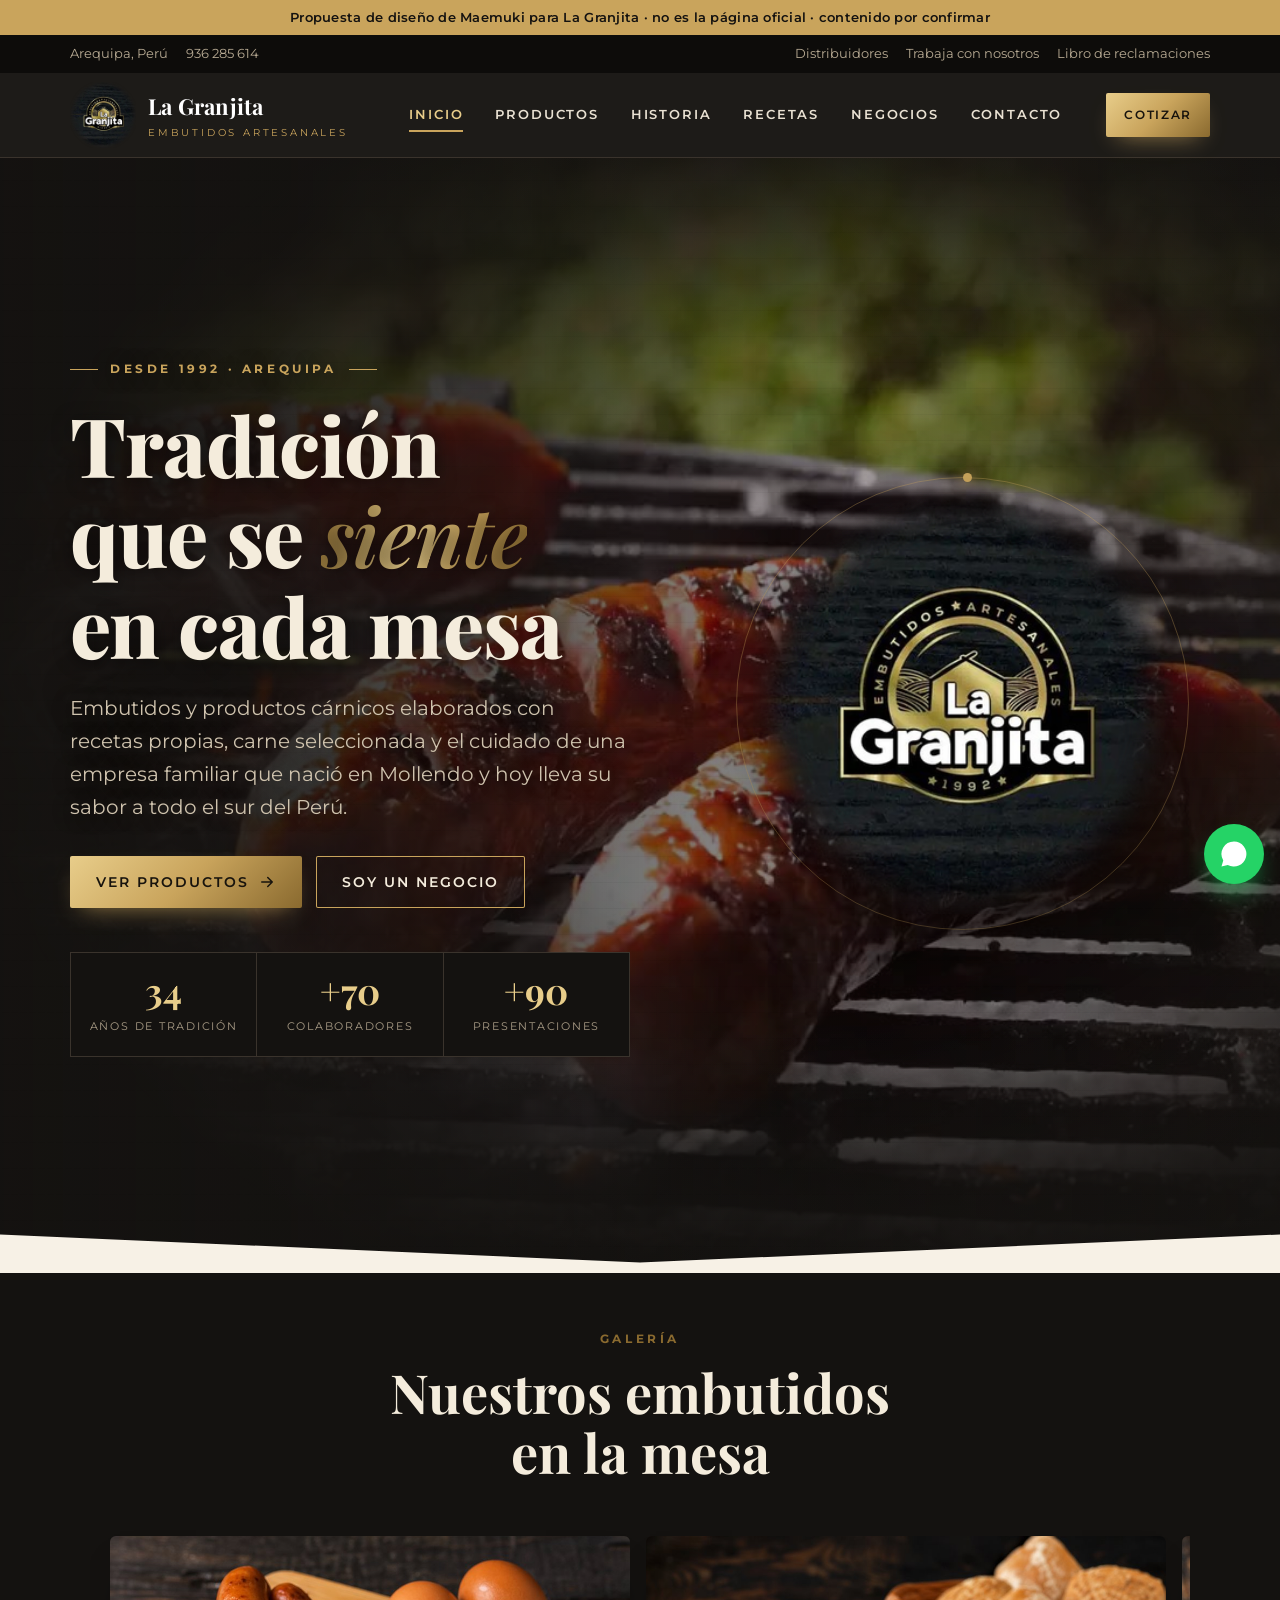
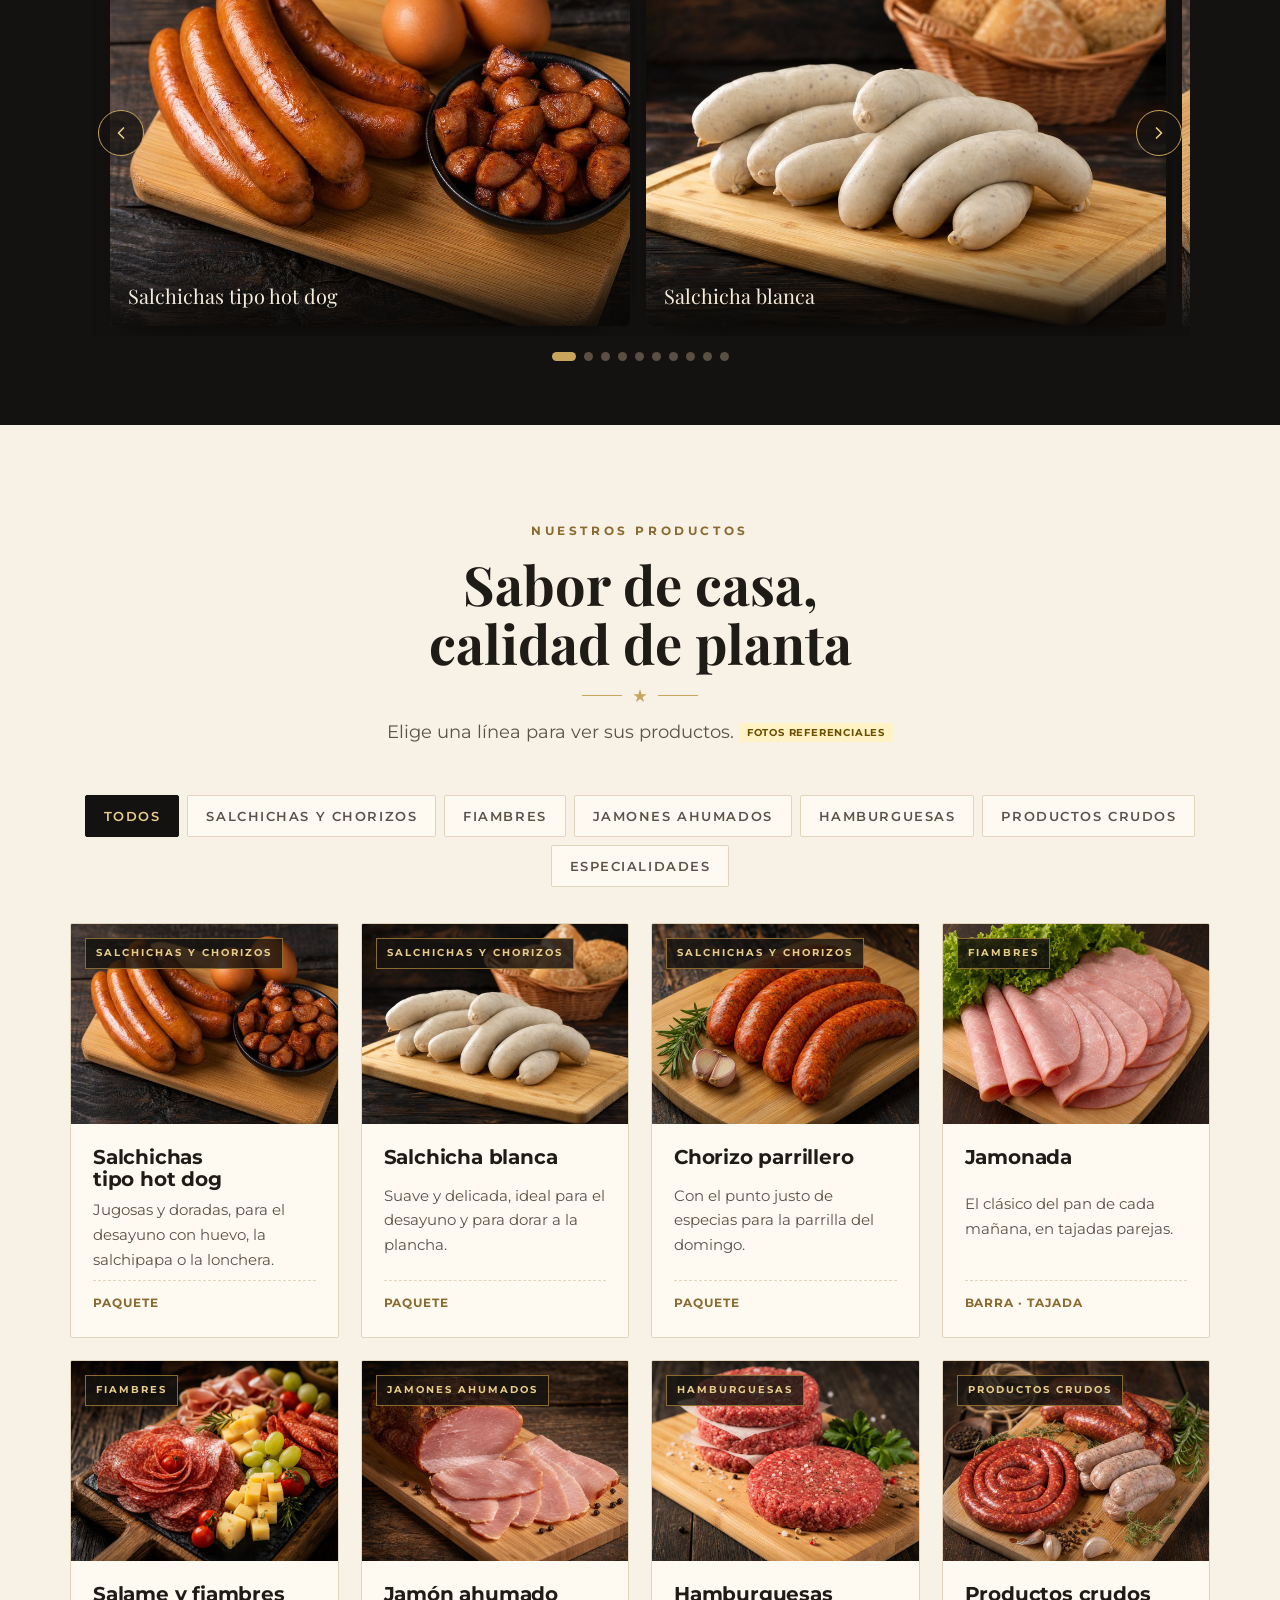
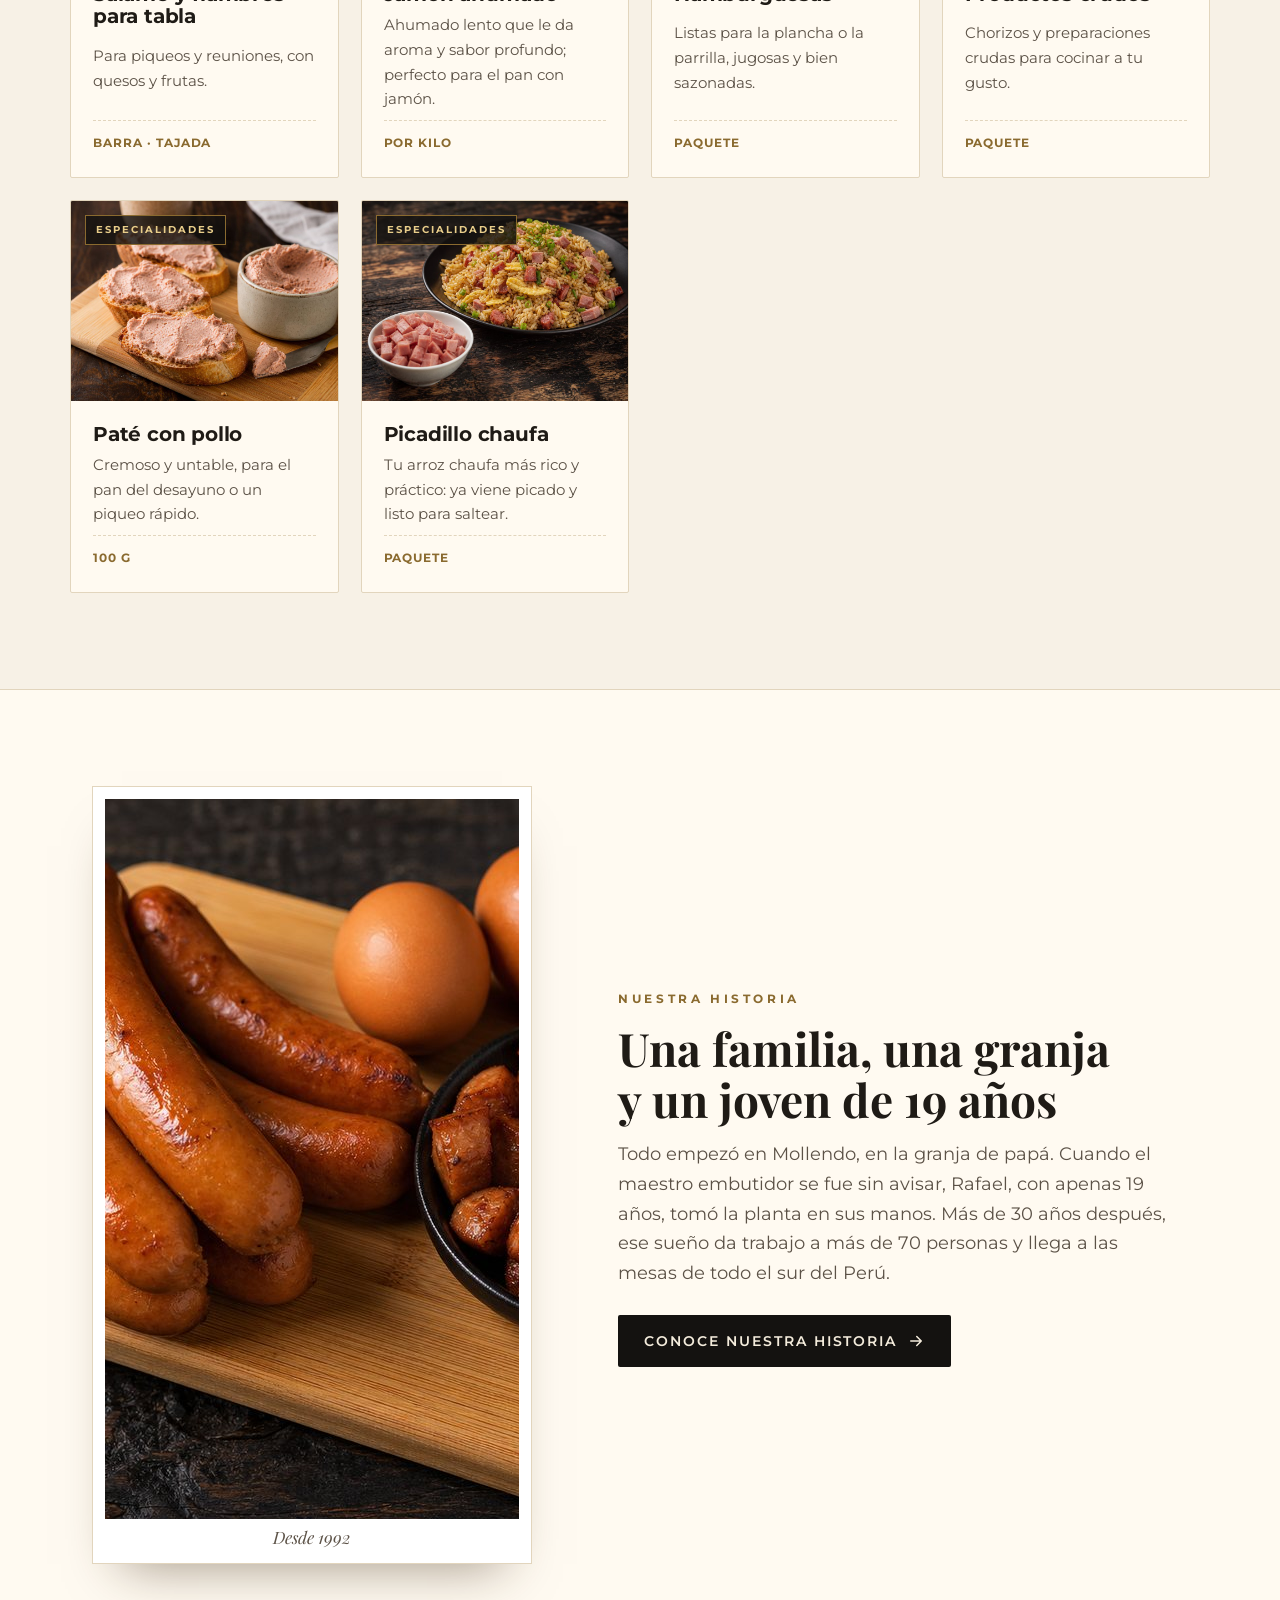
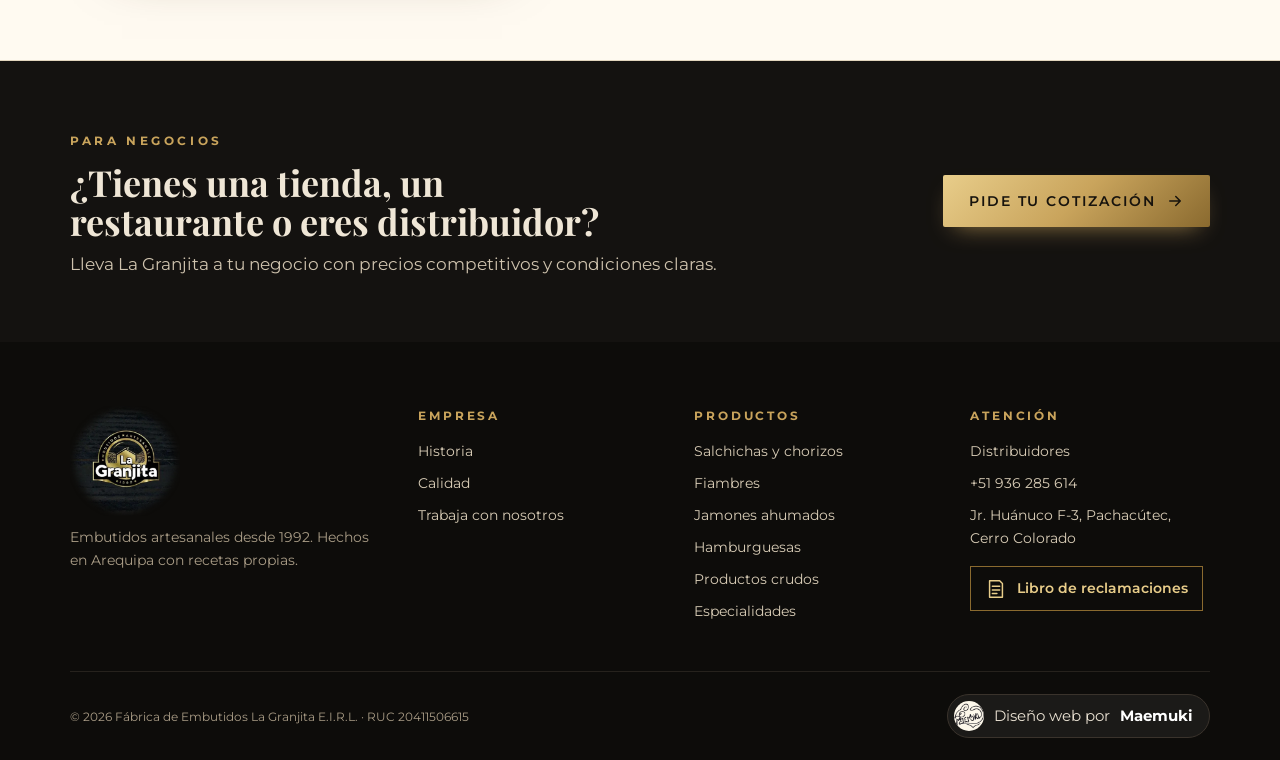
==== commit 6753cca9: "La Granjita: dirección exacta (Jr. Huánuco F-3, Semi Rural Pachacútec) y 'Cómo llegar' a su ficha de" ====
--- a/lagranjita/index.html
+++ b/lagranjita/index.html
@@ -535,7 +535,7 @@
     <div class="sh rv"><span class="k2">Contacto</span><h2>Visítanos o escríbenos</h2></div>
     <div class="contact">
       <div class="cards rv">
-        <div class="ccard"><svg viewBox="0 0 24 24" fill="none" stroke="currentColor" stroke-width="1.6" stroke-linecap="round" stroke-linejoin="round"><path d="M12 21s7-6.2 7-11a7 7 0 0 0-14 0c0 4.8 7 11 7 11z"/><circle cx="12" cy="10" r="2.6"/></svg><div><h3>Planta</h3><p>HCXC+3GW, Cerro Colorado 04014, Arequipa, Perú</p><p><a href="https://www.google.com/maps/search/?api=1&amp;query=HCXC%2B3GW%2C%20Cerro%20Colorado%2004014%2C%20Peru" target="_blank" rel="noopener" style="color:var(--gold-lo);font-weight:700;font-size:14px;letter-spacing:.06em;text-transform:uppercase">Cómo llegar →</a></p></div></div>
+        <div class="ccard"><svg viewBox="0 0 24 24" fill="none" stroke="currentColor" stroke-width="1.6" stroke-linecap="round" stroke-linejoin="round"><path d="M12 21s7-6.2 7-11a7 7 0 0 0-14 0c0 4.8 7 11 7 11z"/><circle cx="12" cy="10" r="2.6"/></svg><div><h3>Planta</h3><p>Jr. Huánuco F-3, Semi Rural Pachacútec<br>Cerro Colorado, Arequipa, Perú</p><p><a href="https://www.google.com/maps/search/?api=1&amp;query=Embutidos%20La%20Granjita%2C%20Cerro%20Colorado%2C%20Arequipa&amp;query_place_id=ChIJ_z4iBIQ1QpERy1j_ojn96Rw" target="_blank" rel="noopener" style="color:var(--gold-lo);font-weight:700;font-size:14px;letter-spacing:.06em;text-transform:uppercase">Cómo llegar →</a></p></div></div>
         <div class="ccard"><svg viewBox="0 0 24 24" fill="none" stroke="currentColor" stroke-width="1.6" stroke-linecap="round" stroke-linejoin="round"><path d="M3 9l1.5-5h15L21 9M3 9v11h18V9M3 9h18M9 20v-6h6v6"/></svg><div><h3>Tienda en Mollendo</h3><p>Nuestro punto de venta directo <span class="pend">dirección por confirmar</span></p></div></div>
         <div class="ccard"><svg viewBox="0 0 24 24" fill="none" stroke="currentColor" stroke-width="1.6" stroke-linecap="round" stroke-linejoin="round"><path d="M5 8h14l-1 12H6zM9 8V6a3 3 0 0 1 6 0v2"/></svg><div><h3>Dónde comprar</h3><p>En supermercados y tiendas del sur del Perú, a través de nuestros distribuidores.</p></div></div>
         <div class="ccard"><svg viewBox="0 0 24 24" fill="none" stroke="currentColor" stroke-width="1.6" stroke-linecap="round" stroke-linejoin="round"><path d="M6.6 3.5l3 .5 1.3 4-2 1.6a12 12 0 0 0 5.5 5.5l1.6-2 4 1.3.5 3a2 2 0 0 1-2.1 2.1A17 17 0 0 1 4.5 5.6 2 2 0 0 1 6.6 3.5z"/></svg><div><h3>Teléfonos</h3><p><a href="tel:+51936285614">+51 936 285 614</a></p></div></div>
@@ -545,7 +545,7 @@
           <a href="https://www.facebook.com/LaGranjitaEmbutidos" target="_blank" rel="noopener"><svg viewBox="0 0 24 24" fill="currentColor"><path d="M13.5 21v-7h2.4l.4-2.8h-2.8V9.4c0-.8.3-1.4 1.4-1.4h1.5V5.5a19 19 0 0 0-2.2-.1c-2.2 0-3.6 1.3-3.6 3.7v2.1H8.2V14h2.4v7z"/></svg>Facebook</a>
         </div>
       </div>
-      <iframe class="map rv" title="Mapa de la planta de La Granjita" loading="lazy" referrerpolicy="no-referrer-when-downgrade" src="https://www.google.com/maps?q=HCXC%2B3GW%2C%20Cerro%20Colorado%2004014%2C%20Peru&z=17&output=embed"></iframe>
+      <iframe class="map rv" title="Mapa de la planta de La Granjita" loading="lazy" referrerpolicy="no-referrer-when-downgrade" src="https://www.google.com/maps?q=Embutidos%20La%20Granjita%2C%20HCXC%2B3GW%2C%20Cerro%20Colorado%2C%20Arequipa&z=17&output=embed"></iframe>
     </div>
   </div></section>
 </main>
@@ -555,7 +555,7 @@
     <div class="ft-brand"><img src="logo-badge.png" alt="La Granjita" width="110" height="110"><p>Embutidos artesanales desde 1992. Hechos en Arequipa con recetas propias.</p></div>
     <div><h4>Empresa</h4><ul><li><a href="#historia">Historia</a></li><li><a href="#calidad">Calidad</a></li><li><a href="#contacto">Trabaja con nosotros</a></li></ul></div>
     <div><h4>Productos</h4><ul id="ftLines"></ul></div>
-    <div><h4>Atención</h4><ul><li><a href="#negocios">Distribuidores</a></li><li><a href="tel:+51936285614">936 285 614</a></li><li><a href="#contacto">Cerro Colorado, Arequipa</a></li></ul>
+    <div><h4>Atención</h4><ul><li><a href="#negocios">Distribuidores</a></li><li><a href="tel:+51936285614">+51 936 285 614</a></li><li><a href="#contacto">Jr. Huánuco F-3, Pachacútec, Cerro Colorado</a></li></ul>
       <a class="reclamo" id="reclamaciones" href="#reclamaciones" title="Enlace por configurar"><svg viewBox="0 0 24 24" fill="none" stroke="currentColor" stroke-width="1.6" stroke-linecap="round" stroke-linejoin="round"><path d="M5 3h11l3 3v15H5z"/><path d="M8 9h8M8 13h8M8 17h5"/></svg>Libro de reclamaciones</a></div>
   </div>
   <div class="fb"><span>© <span id="yr"></span> Fábrica de Embutidos La Granjita E.I.R.L. · RUC 20411506615</span><a class="mk-credit" href="https://maemmuki.github.io/webs.b/maemuki/" target="_blank" rel="noopener"><img src="../maemuki/icon.png" alt="" width="30" height="30">Diseño web por <b>Maemuki</b></a></div>
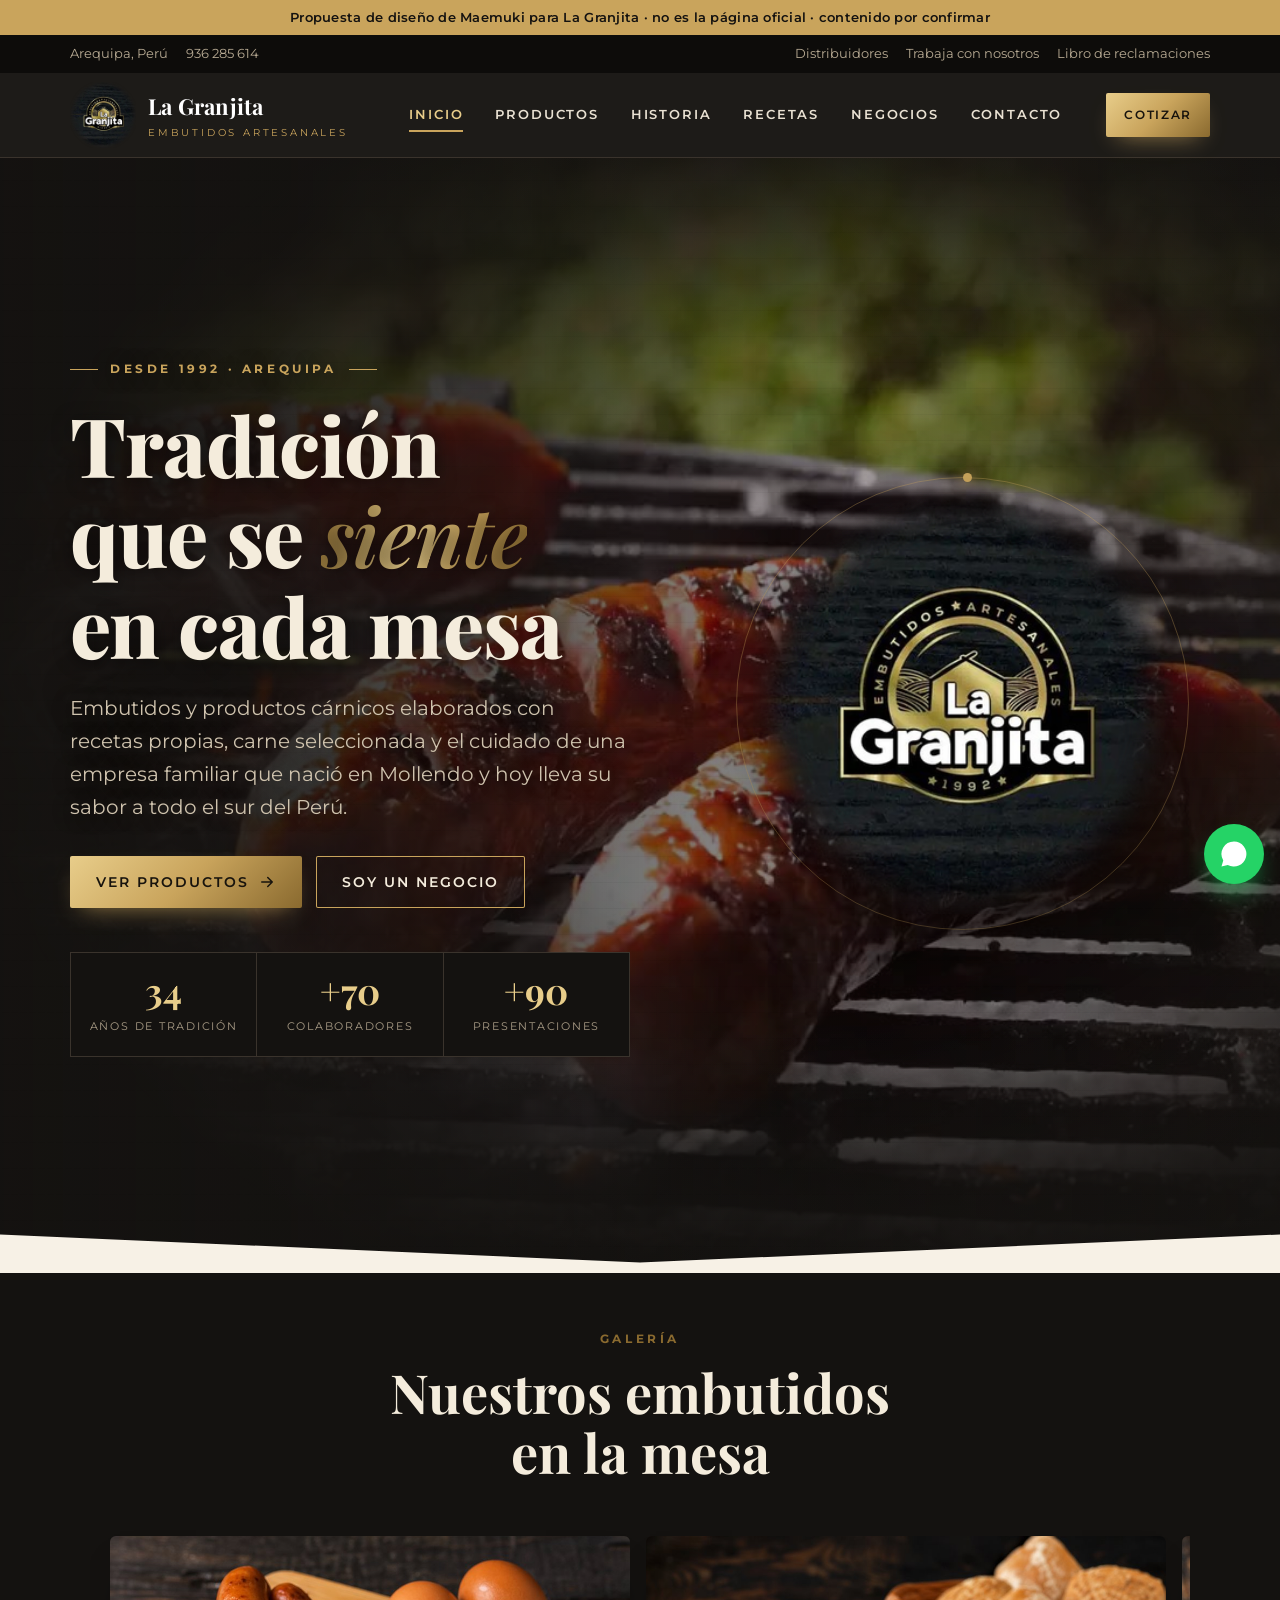
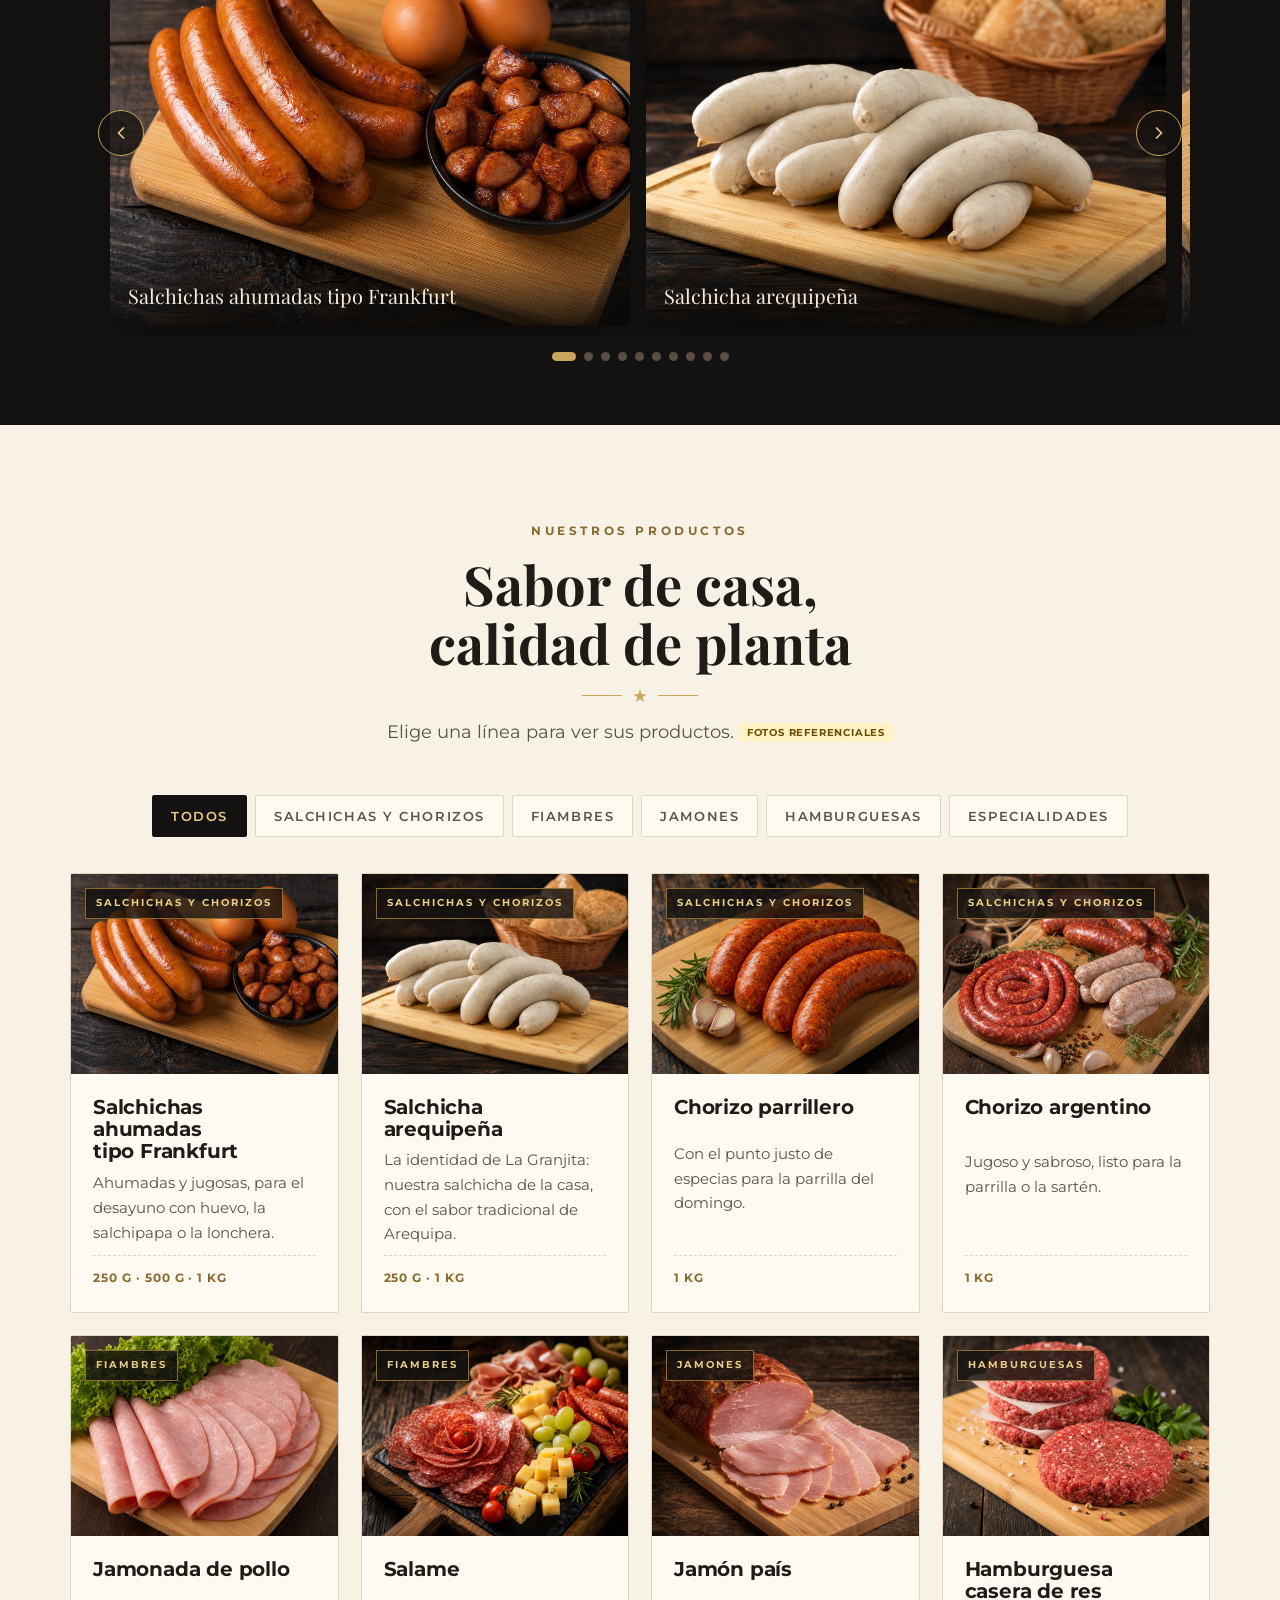
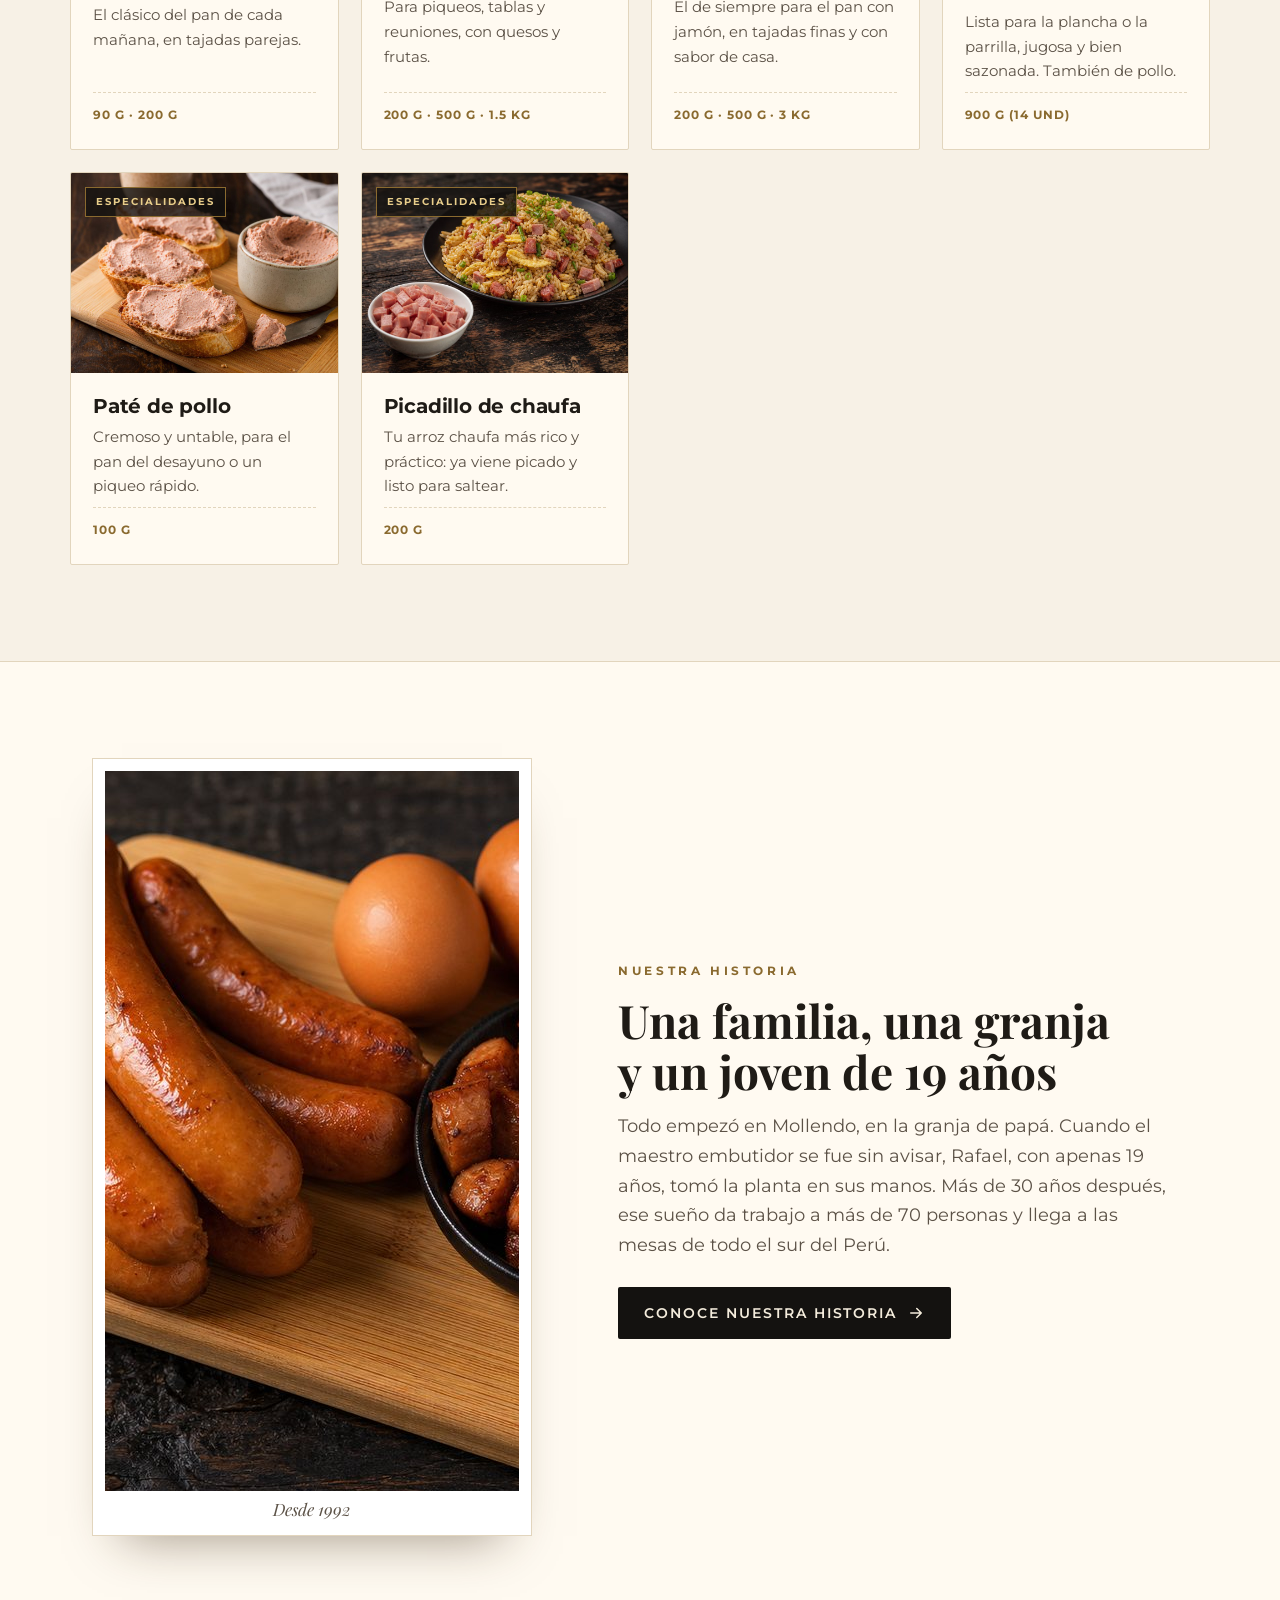
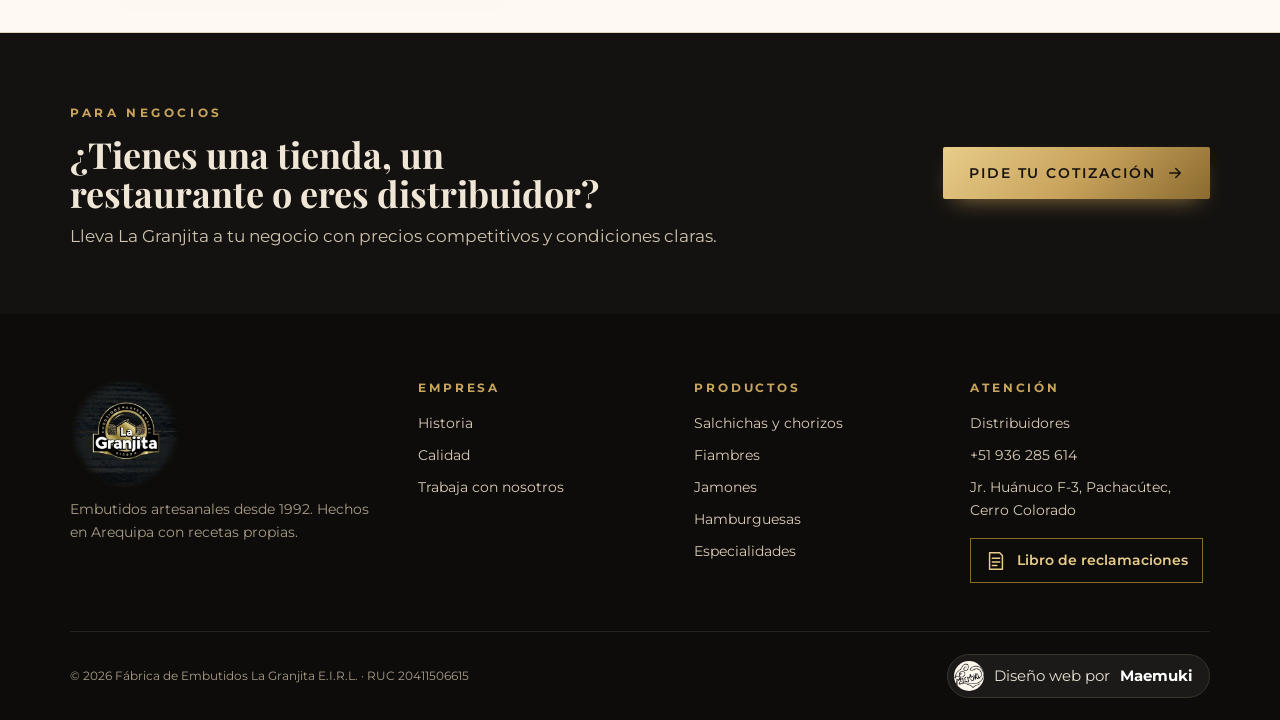
==== commit 3688fa9b: "La Granjita: productos destacados con los nombres exactos de su catálogo (Frankfurt ahumada, salchic" ====
--- a/lagranjita/index.html
+++ b/lagranjita/index.html
@@ -467,7 +467,7 @@
       <h2 style="font-size:clamp(34px,4.8vw,54px);margin:14px 0 22px">De Mollendo a todo el sur del Perú</h2>
       <p>Somos una empresa <b style="color:#fff">100% arequipeña</b> dedicada a la producción y comercialización de productos alimenticios con alto valor nutritivo, bajo estándares de calidad elevados.</p>
       <p>La Granjita nació en 1992 en Mollendo como un pequeño taller familiar de embutidos. Con trabajo constante y recetas que se fueron perfeccionando año tras año, en 2003 dio el gran paso: una planta propia en Arequipa.</p>
-      <p>Hoy, con más de 70 colaboradores, seguimos haciendo lo que mejor sabemos: embutidos con sabor de verdad, a precios justos. Los encuentras en nuestra tienda de Mollendo y en supermercados y tiendas de todo el sur del Perú.</p>
+      <p>Hoy, con más de 70 colaboradores, seguimos haciendo lo que mejor sabemos: embutidos con sabor de verdad, a precios justos. Los encuentras en supermercados, tiendas y con nuestros distribuidores en todo el sur del Perú.</p>
       <p class="quote">“Hacemos embutidos como en casa, con la seguridad de una planta moderna.” <span class="pend" style="font-style:normal">frase por confirmar</span></p>
       <div class="mv">
         <div><h3>Misión</h3><p>Satisfacer las necesidades de nuestros clientes y consumidores elaborando embutidos y productos cárnicos de calidad.</p></div>
@@ -477,7 +477,7 @@
     <div class="timeline rv">
       <div class="tl"><b>1992</b><h3>Nace en Mollendo</h3><p>Un taller familiar con recetas propias y mucho cariño por el buen sabor.</p></div>
       <div class="tl"><b>2003</b><h3>Planta en Arequipa</h3><p>Una planta moderna y propia en Arequipa, con espacio para seguir creciendo.</p></div>
-      <div class="tl"><b>Hoy</b><h3>Más de 70 colaboradores</h3><p>Más de 90 presentaciones, una tienda propia en Mollendo y presencia en supermercados y tiendas del sur.</p></div>
+      <div class="tl"><b>Hoy</b><h3>Más de 70 colaboradores</h3><p>Más de 90 presentaciones y presencia en supermercados y tiendas de todo el sur.</p></div>
       <div class="tl"><b>Mañana</b><h3>Nuevos mercados</h3><p>Ampliar la planta, sumar productos y llevar nuestro sabor más lejos.</p></div>
     </div>
   </div></section>
@@ -536,12 +536,11 @@
     <div class="contact">
       <div class="cards rv">
         <div class="ccard"><svg viewBox="0 0 24 24" fill="none" stroke="currentColor" stroke-width="1.6" stroke-linecap="round" stroke-linejoin="round"><path d="M12 21s7-6.2 7-11a7 7 0 0 0-14 0c0 4.8 7 11 7 11z"/><circle cx="12" cy="10" r="2.6"/></svg><div><h3>Planta</h3><p>Jr. Huánuco F-3, Semi Rural Pachacútec<br>Cerro Colorado, Arequipa, Perú</p><p><a href="https://www.google.com/maps/search/?api=1&amp;query=Embutidos%20La%20Granjita%2C%20Cerro%20Colorado%2C%20Arequipa&amp;query_place_id=ChIJ_z4iBIQ1QpERy1j_ojn96Rw" target="_blank" rel="noopener" style="color:var(--gold-lo);font-weight:700;font-size:14px;letter-spacing:.06em;text-transform:uppercase">Cómo llegar →</a></p></div></div>
-        <div class="ccard"><svg viewBox="0 0 24 24" fill="none" stroke="currentColor" stroke-width="1.6" stroke-linecap="round" stroke-linejoin="round"><path d="M3 9l1.5-5h15L21 9M3 9v11h18V9M3 9h18M9 20v-6h6v6"/></svg><div><h3>Tienda en Mollendo</h3><p>Nuestro punto de venta directo <span class="pend">dirección por confirmar</span></p></div></div>
         <div class="ccard"><svg viewBox="0 0 24 24" fill="none" stroke="currentColor" stroke-width="1.6" stroke-linecap="round" stroke-linejoin="round"><path d="M5 8h14l-1 12H6zM9 8V6a3 3 0 0 1 6 0v2"/></svg><div><h3>Dónde comprar</h3><p>En supermercados y tiendas del sur del Perú, a través de nuestros distribuidores.</p></div></div>
         <div class="ccard"><svg viewBox="0 0 24 24" fill="none" stroke="currentColor" stroke-width="1.6" stroke-linecap="round" stroke-linejoin="round"><path d="M6.6 3.5l3 .5 1.3 4-2 1.6a12 12 0 0 0 5.5 5.5l1.6-2 4 1.3.5 3a2 2 0 0 1-2.1 2.1A17 17 0 0 1 4.5 5.6 2 2 0 0 1 6.6 3.5z"/></svg><div><h3>Teléfonos</h3><p><a href="tel:+51936285614">+51 936 285 614</a></p></div></div>
         <div class="ccard"><svg viewBox="0 0 24 24" fill="none" stroke="currentColor" stroke-width="1.6" stroke-linecap="round" stroke-linejoin="round"><circle cx="12" cy="12" r="9"/><path d="M12 7v5l3 2"/></svg><div><h3>Horario de atención</h3><p>Lunes a viernes 8:00 a.m. – 5:00 p.m.<br>Sábados 8:00 a.m. – 12:00 p.m. <span class="pend">por confirmar</span></p></div></div>
         <div class="social">
-          <a href="https://www.instagram.com/lagranjita.peru/" target="_blank" rel="noopener"><svg viewBox="0 0 24 24" fill="none" stroke="currentColor" stroke-width="2"><rect x="3" y="3" width="18" height="18" rx="5"/><circle cx="12" cy="12" r="4"/></svg>Instagram</a>
+          <a href="https://www.instagram.com/granjita_embutidos/" target="_blank" rel="noopener"><svg viewBox="0 0 24 24" fill="none" stroke="currentColor" stroke-width="2"><rect x="3" y="3" width="18" height="18" rx="5"/><circle cx="12" cy="12" r="4"/></svg>Instagram</a>
           <a href="https://www.facebook.com/LaGranjitaEmbutidos" target="_blank" rel="noopener"><svg viewBox="0 0 24 24" fill="currentColor"><path d="M13.5 21v-7h2.4l.4-2.8h-2.8V9.4c0-.8.3-1.4 1.4-1.4h1.5V5.5a19 19 0 0 0-2.2-.1c-2.2 0-3.6 1.3-3.6 3.7v2.1H8.2V14h2.4v7z"/></svg>Facebook</a>
         </div>
       </div>
@@ -569,7 +568,7 @@
    PRODUCTOS y RECETAS: lista de ejemplo; reemplázala con la real. "foto" puede ser el nombre de un archivo en esta carpeta. */
 const CONFIG = { whatsapp: '51936285614' };  // confirmado por el cliente (nov 2026)
 
-const LINES = [['todos','Todos'],['salchichas','Salchichas y chorizos'],['fiambres','Fiambres'],['jamones','Jamones ahumados'],['hamburguesas','Hamburguesas'],['crudos','Productos crudos'],['especiales','Especialidades']];
+const LINES = [['todos','Todos'],['salchichas','Salchichas y chorizos'],['fiambres','Fiambres'],['jamones','Jamones'],['hamburguesas','Hamburguesas'],['especiales','Especialidades']];
 const ICON = {
   salchicha:'<svg viewBox="0 0 120 80" fill="none" stroke="currentColor" stroke-width="3" stroke-linecap="round"><path d="M14 46c10-22 82-22 92 0 4 10-6 16-14 10-14-10-50-10-64 0-8 6-18 0-14-10z"/><path d="M10 50l-6 4M110 50l6 4"/><path d="M36 38c8-3 18-4 28-4" opacity=".6"/></svg>',
   fiambre:'<svg viewBox="0 0 120 80" fill="none" stroke="currentColor" stroke-width="3"><circle cx="48" cy="42" r="26"/><circle cx="48" cy="42" r="17" opacity=".6"/><path d="M78 20a26 26 0 0 1 0 44" /><path d="M90 24a26 26 0 0 1 0 36" opacity=".6"/><circle cx="42" cy="36" r="2.5" fill="currentColor"/><circle cx="54" cy="47" r="2" fill="currentColor"/><circle cx="46" cy="50" r="1.6" fill="currentColor"/></svg>',
@@ -579,16 +578,16 @@
   queso:'<svg viewBox="0 0 120 80" fill="none" stroke="currentColor" stroke-width="3" stroke-linejoin="round"><path d="M18 30h84v32H18z"/><path d="M18 30l14-12h84l-14 12M102 62l14-12V18"/><circle cx="40" cy="44" r="3" fill="currentColor"/><circle cx="62" cy="50" r="2.4" fill="currentColor"/><circle cx="80" cy="42" r="3" fill="currentColor"/></svg>'
 };
 const PRODUCTS = [
-  {l:'salchichas', i:'salchicha', foto:'fotos/salchichas.jpg?v=2', t:'Salchichas tipo hot dog', d:'Jugosas y doradas, para el desayuno con huevo, la salchipapa o la lonchera.', p:'Paquete'},
-  {l:'salchichas', i:'salchicha', foto:'fotos/salchicha-blanca.jpg?v=2', t:'Salchicha blanca', d:'Suave y delicada, ideal para el desayuno y para dorar a la plancha.', p:'Paquete'},
-  {l:'salchichas', i:'chorizo', foto:'fotos/chorizo-parrillero.jpg?v=2', t:'Chorizo parrillero', d:'Con el punto justo de especias para la parrilla del domingo.', p:'Paquete'},
-  {l:'fiambres', i:'fiambre', foto:'fotos/jamonada.jpg?v=2', t:'Jamonada', d:'El clásico del pan de cada mañana, en tajadas parejas.', p:'Barra · tajada'},
-  {l:'fiambres', i:'fiambre', foto:'fotos/tabla-fiambres.jpg?v=2', t:'Salame y fiambres para tabla', d:'Para piqueos y reuniones, con quesos y frutas.', p:'Barra · tajada'},
-  {l:'jamones', i:'jamon', foto:'fotos/jamon-ahumado.jpg?v=2', t:'Jamón ahumado', d:'Ahumado lento que le da aroma y sabor profundo; perfecto para el pan con jamón.', p:'Por kilo'},
-  {l:'hamburguesas', i:'burger', foto:'fotos/hamburguesas.jpg?v=2', t:'Hamburguesas', d:'Listas para la plancha o la parrilla, jugosas y bien sazonadas.', p:'Paquete'},
-  {l:'crudos', i:'chorizo', foto:'fotos/productos-crudos.jpg?v=2', t:'Productos crudos', d:'Chorizos y preparaciones crudas para cocinar a tu gusto.', p:'Paquete'},
-  {l:'especiales', i:'fiambre', foto:'fotos/pate-pollo.jpg?v=2', t:'Paté con pollo', d:'Cremoso y untable, para el pan del desayuno o un piqueo rápido.', p:'100 g'},
-  {l:'especiales', i:'fiambre', foto:'fotos/picadillo-chaufa.jpg?v=2', t:'Picadillo chaufa', d:'Tu arroz chaufa más rico y práctico: ya viene picado y listo para saltear.', p:'Paquete'}
+  {l:'salchichas', i:'salchicha', foto:'fotos/salchichas.jpg?v=2', t:'Salchichas ahumadas tipo Frankfurt', d:'Ahumadas y jugosas, para el desayuno con huevo, la salchipapa o la lonchera.', p:'250 g · 500 g · 1 kg'},
+  {l:'salchichas', i:'salchicha', foto:'fotos/salchicha-blanca.jpg?v=2', t:'Salchicha arequipeña', d:'La identidad de La Granjita: nuestra salchicha de la casa, con el sabor tradicional de Arequipa.', p:'250 g · 1 kg'},
+  {l:'salchichas', i:'chorizo', foto:'fotos/chorizo-parrillero.jpg?v=2', t:'Chorizo parrillero', d:'Con el punto justo de especias para la parrilla del domingo.', p:'1 kg'},
+  {l:'salchichas', i:'chorizo', foto:'fotos/productos-crudos.jpg?v=2', t:'Chorizo argentino', d:'Jugoso y sabroso, listo para la parrilla o la sartén.', p:'1 kg'},
+  {l:'fiambres', i:'fiambre', foto:'fotos/jamonada.jpg?v=2', t:'Jamonada de pollo', d:'El clásico del pan de cada mañana, en tajadas parejas.', p:'90 g · 200 g'},
+  {l:'fiambres', i:'fiambre', foto:'fotos/tabla-fiambres.jpg?v=2', t:'Salame', d:'Para piqueos, tablas y reuniones, con quesos y frutas.', p:'200 g · 500 g · 1.5 kg'},
+  {l:'jamones', i:'jamon', foto:'fotos/jamon-ahumado.jpg?v=2', t:'Jamón país', d:'El de siempre para el pan con jamón, en tajadas finas y con sabor de casa.', p:'200 g · 500 g · 3 kg'},
+  {l:'hamburguesas', i:'burger', foto:'fotos/hamburguesas.jpg?v=2', t:'Hamburguesa casera de res', d:'Lista para la plancha o la parrilla, jugosa y bien sazonada. También de pollo.', p:'900 g (14 und)'},
+  {l:'especiales', i:'fiambre', foto:'fotos/pate-pollo.jpg?v=2', t:'Paté de pollo', d:'Cremoso y untable, para el pan del desayuno o un piqueo rápido.', p:'100 g'},
+  {l:'especiales', i:'fiambre', foto:'fotos/picadillo-chaufa.jpg?v=2', t:'Picadillo de chaufa', d:'Tu arroz chaufa más rico y práctico: ya viene picado y listo para saltear.', p:'200 g'}
 ];
 const CATALOG = [
   ['Salchichas y hot dogs', [
@@ -662,13 +661,13 @@
 ];
 const RECIPES = [
   {t:'Arroz chaufa con picadillo', m:'20 min · fácil', foto:'fotos/picadillo-chaufa.jpg?v=2', d:'El chaufa de casa, más rápido y más rico.',
-   ing:['Picadillo chaufa La Granjita','Arroz cocido del día anterior','2 huevos','Cebolla china, sillao y aceite'],
+   ing:['Picadillo de chaufa La Granjita','Arroz cocido del día anterior','2 huevos','Cebolla china, sillao y aceite'],
    pre:['Haz una tortilla delgada con los huevos y córtala en tiras.','Saltea el picadillo a fuego alto hasta que dore.','Agrega el arroz, el sillao y la tortilla; termina con cebolla china.']},
   {t:'Desayuno con salchichas', m:'15 min · fácil', foto:'fotos/salchichas.jpg?v=2', d:'Para empezar el día con fuerza.',
    ing:['Salchichas La Granjita','2 huevos','Pan francés','Sarsa criolla (cebolla, limón, ají)'],
    pre:['Dora las salchichas en una sartén.','Fríe los huevos en la misma sartén.','Sirve con pan caliente y sarsa criolla.']},
   {t:'Tabla de piqueo', m:'10 min · sin cocinar', foto:'fotos/tabla-fiambres.jpg?v=2', d:'Para compartir en reuniones y celebraciones.',
-   ing:['Salame y jamonada en tajadas','Paté con pollo','Queso en cubos','Uvas, tomates cherry y galletas'],
+   ing:['Salame y jamonada en tajadas','Paté de pollo','Queso en cubos','Uvas, tomates cherry y galletas'],
    pre:['Enrolla las tajadas y córtalas en porciones.','Unta el paté en tostadas pequeñas.','Ordena todo en una tabla y sirve.']}
 ];
 
